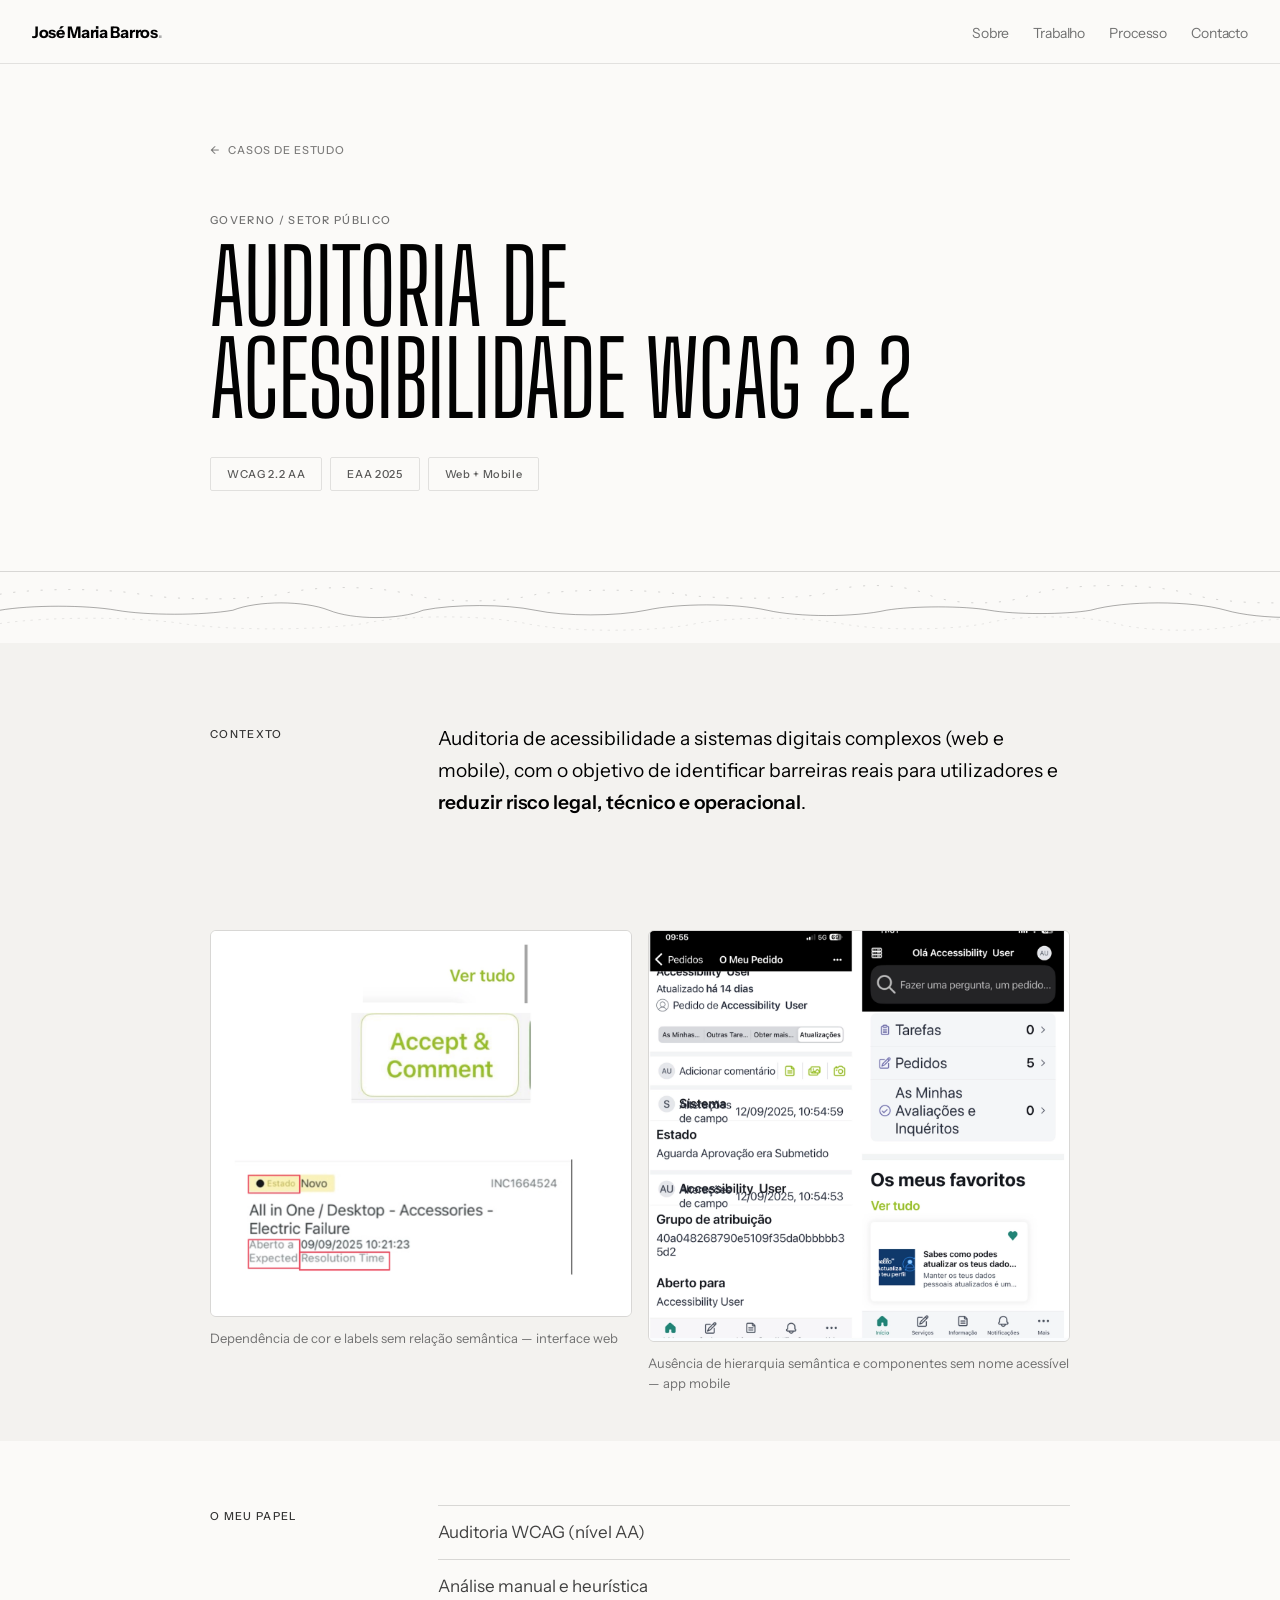
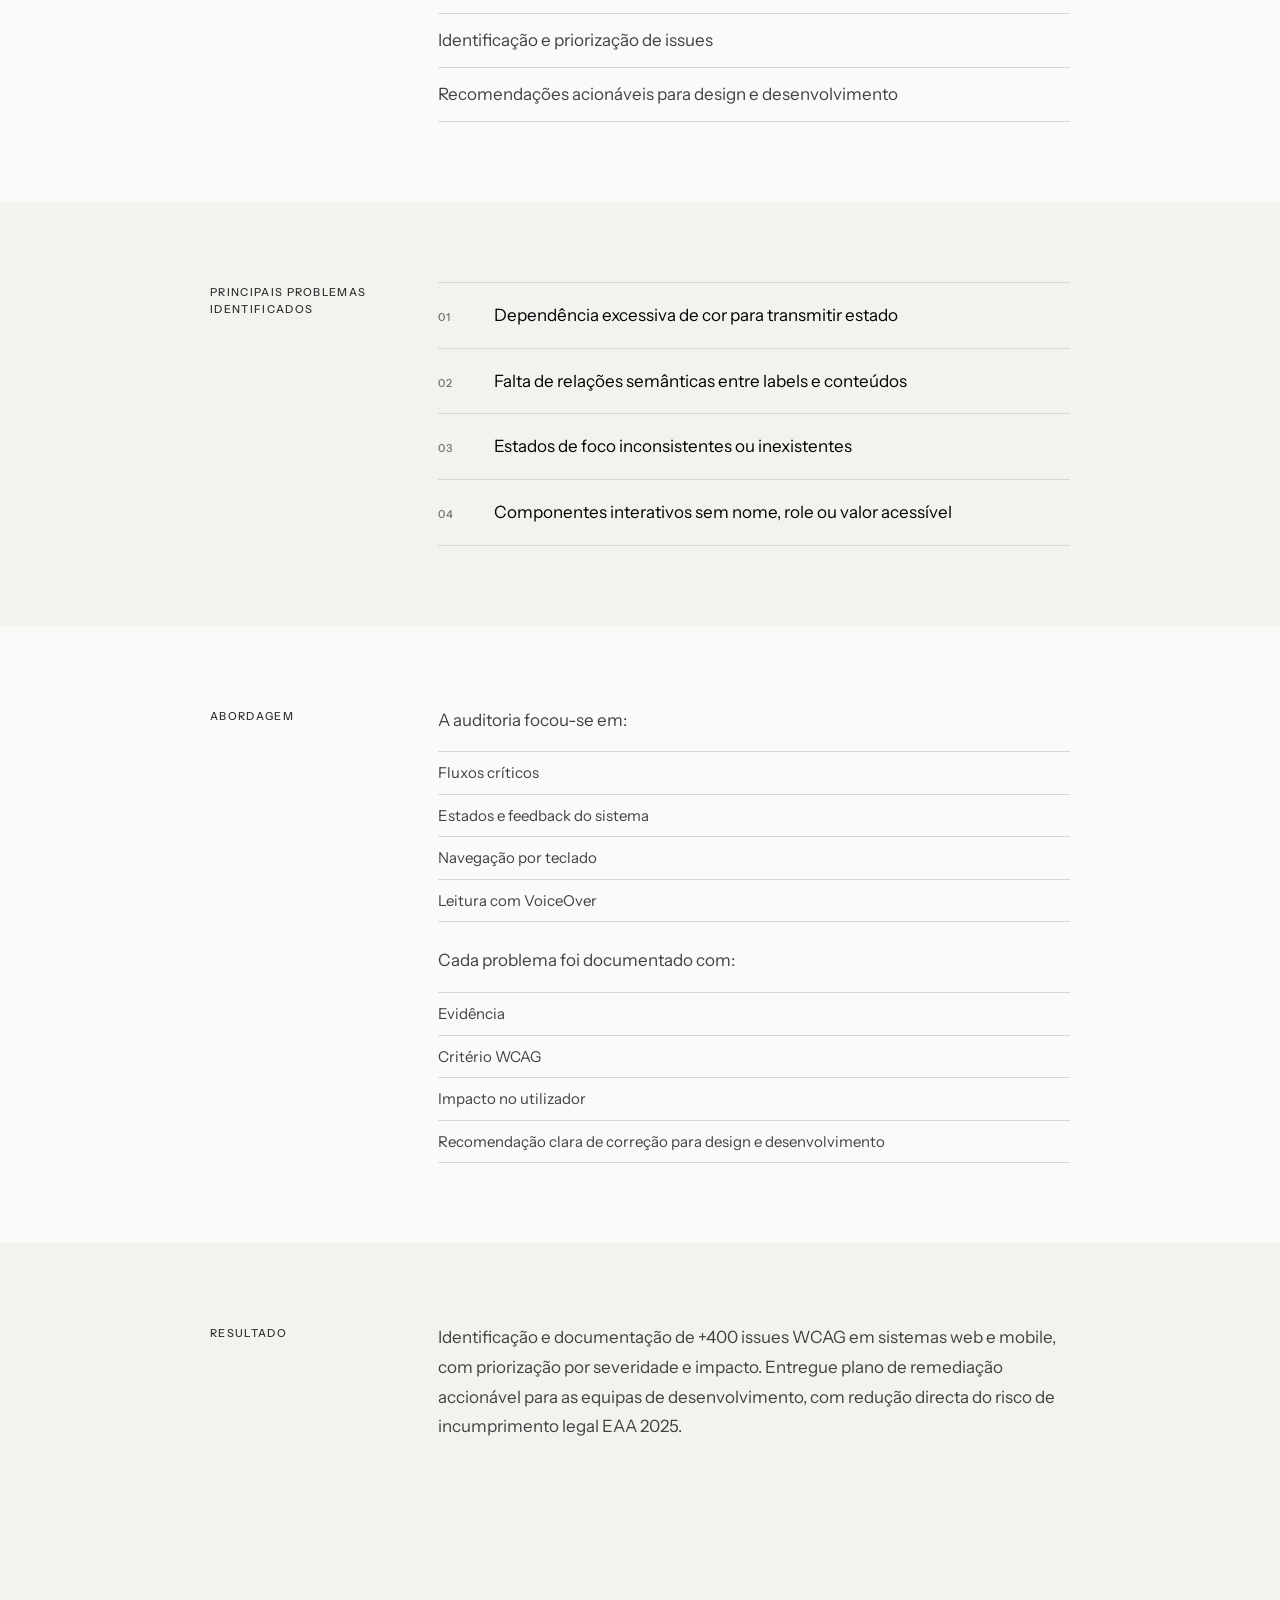
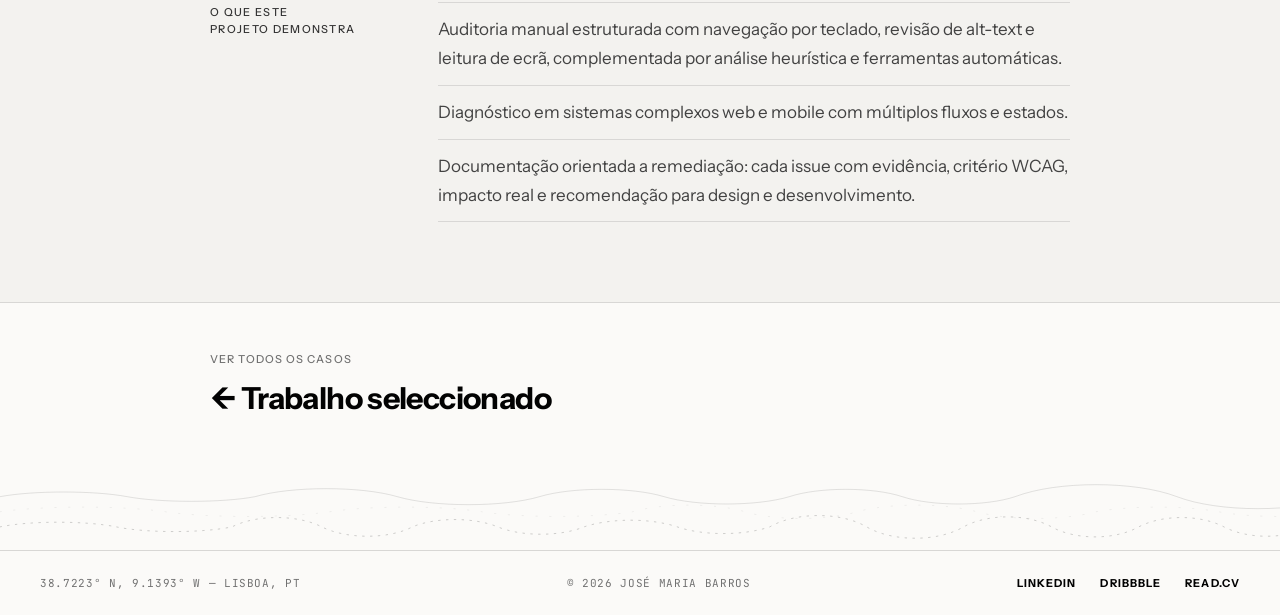
==== caso-acessibilidade.html @ fe9b9651 "design: footer 3-col Figma + sines em todas as páginas de caso - Footer: layout de 3 colunas (coorde" ====
<!DOCTYPE html>
<html lang="pt-PT">
<head>
  <meta charset="UTF-8" />
  <meta name="viewport" content="width=device-width, initial-scale=1.0" />
  <title>Auditoria de Acessibilidade WCAG 2.2 — José Maria Barros</title>
  <meta name="description" content="Auditoria de acessibilidade a sistemas digitais complexos, com identificação de barreiras críticas e plano de remediação WCAG 2.2 / EAA 2025." />
  <link rel="sitemap" type="application/xml" href="/sitemap.xml" />
  <meta name="theme-color" content="#faf9f7" />
  <meta property="og:type" content="article" />
  <meta property="og:url" content="https://josemariabarros.com/caso-acessibilidade.html" />
  <meta property="og:title" content="Auditoria de Acessibilidade WCAG 2.2 — José Maria Barros" />
  <meta property="og:description" content="Auditoria de acessibilidade a sistemas digitais complexos, com identificação de barreiras críticas e plano de remediação WCAG 2.2 / EAA 2025." />
  <meta property="og:image" content="https://josemariabarros.com/assets/images/a11y-web-issues.png" />
  <link rel="icon" type="image/svg+xml" href="assets/favicon.svg" />
  <link rel="preconnect" href="https://fonts.googleapis.com" />
  <link rel="preconnect" href="https://fonts.gstatic.com" crossorigin />
  <link href="https://fonts.googleapis.com/css2?family=Big+Shoulders+Display:wght@100..900&family=Instrument+Sans:ital,wght@0,400..700;1,400..700&family=JetBrains+Mono:ital,wght@0,100..800;1,100..800&display=swap" rel="stylesheet" />
  <link rel="stylesheet" href="tokens.css" />
  <link rel="stylesheet" href="style.css" />
  <link rel="stylesheet" href="case.css" />
</head>
<body>

  <a href="#main-content" class="skip-link">Saltar para o conteúdo principal</a>

  <nav class="nav" aria-label="Navegação principal">
    <a href="index.html" class="nav-logo" aria-label="José Maria Barros — início">
      José Maria Barros<span class="nav-logo-dot" aria-hidden="true">.</span>
    </a>
    <ul class="nav-links" id="nav-links" role="list">
      <li><a href="index.html#sobre">Sobre</a></li>
      <li><a href="index.html#trabalho">Trabalho</a></li>
      <li><a href="index.html#processo">Processo</a></li>
      <li><a href="index.html#contacto">Contacto</a></li>
    </ul>
    <button class="nav-burger" aria-expanded="false" aria-controls="nav-links" aria-label="Abrir menu">
      <svg width="20" height="14" viewBox="0 0 20 14" fill="none" aria-hidden="true">
        <rect width="20" height="2" fill="currentColor"/>
        <rect y="6" width="20" height="2" fill="currentColor"/>
        <rect y="12" width="20" height="2" fill="currentColor"/>
      </svg>
    </button>
  </nav>
  <div class="case-progress" aria-hidden="true"></div>

  <main id="main-content">
    <article>

      <!-- HEADER -->
      <header class="case-header">
        <div class="case-header-inner">
          <a href="index.html#trabalho" class="case-back">
            <span aria-hidden="true">←</span> Casos de estudo
          </a>
          <p class="case-industry">Governo / Setor Público</p>
          <h1 class="case-title">Auditoria de<br>Acessibilidade WCAG&nbsp;2.2</h1>
          <div class="case-chips" aria-label="Informação do projeto">
            <span class="case-chip">WCAG 2.2 AA</span>
            <span class="case-chip">EAA 2025</span>
            <span class="case-chip">Web + Mobile</span>
          </div>
        </div>
      </header>

      <!-- SINE -->
      <div class="sine-deco" aria-hidden="true">
        <svg width="100%" viewBox="0 0 1440 80" preserveAspectRatio="none" fill="none" xmlns="http://www.w3.org/2000/svg">
          <path opacity="0.23" d="M0 25C41 18 117 18 158 25C199 32 275 32 316 25C354 15 422 15 460 25C498 35 566 35 604 25C646 19 724 19 765 25C806 31 884 31 925 25C955 12 1013 12 1043 25C1073 38 1131 38 1161 25C1206 12 1295 12 1340 25C1385 38 1474 38 1519 25C1551 18 1606 18 1637 25C1668 32 1723 32 1754 25" stroke="#1a1a1a" stroke-width="0.85" stroke-linecap="round" stroke-dasharray="1.5 14"/>
          <path opacity="0.48" d="M0 43C34 37 97 37 131 43C165 49 228 49 262 43C290 32 342 32 370 43C397 54 449 54 476 43C510 36 569 36 602 43C635 50 694 50 727 43C763 35 827 35 863 43C898 51 962 51 997 43C1027 38 1085 38 1113 43C1141 48 1199 48 1227 43C1266 32 1340 32 1379 43C1417 54 1491 54 1530 43C1558 37 1611 37 1639 43C1667 49 1720 49 1748 43" stroke="#1a1a1a" stroke-width="0.85" stroke-linecap="round"/>
          <path opacity="0.12" d="M0 58C53 50 151 50 205 58C258 66 355 66 409 58C456 48 545 48 592 58C639 68 736 68 783 58C824 50 905 50 946 58C986 66 1067 66 1108 58C1145 48 1218 48 1255 58C1292 68 1365 68 1402 58C1436 50 1501 50 1534 58" stroke="#1a1a1a" stroke-width="0.85" stroke-linecap="round" stroke-dasharray="1.8 7"/>
        </svg>
      </div>

      <!-- CONTEXTO -->
      <section class="case-section" aria-labelledby="ctx-title">
        <div class="case-body reveal">
          <div class="case-lead">
            <p class="section-label" id="ctx-title">Contexto</p>
          </div>
          <div class="case-content">
            <p class="case-intro">Auditoria de acessibilidade a sistemas digitais complexos (web e mobile), com o objetivo de identificar barreiras reais para utilizadores e <strong>reduzir risco legal, técnico e operacional</strong>.</p>
          </div>
        </div>
      </section>

      <!-- IMAGENS DO PROJECTO -->
      <div class="case-image-wrap reveal">
        <div class="case-image-pair">
          <figure class="case-figure">
            <picture>
              <source srcset="assets/images/a11y-web-issues-800.webp 800w, assets/images/a11y-web-issues.webp 1600w" type="image/webp" sizes="(max-width: 900px) 800px, 1600px">
              <img
              src="assets/images/a11y-web-issues.png"
              alt="Interface web do sistema auditado: card de incidente com etiqueta de estado assinalada a vermelho, evidenciando dependência de cor e ausência de relação semântica entre labels e valores"
              width="640"
              height="480"
              loading="lazy"
              decoding="async"
            />
            </picture>
            <figcaption>Dependência de cor e labels sem relação semântica — interface web</figcaption>
          </figure>
          <figure class="case-figure">
            <picture>
              <source srcset="assets/images/a11y-mobile-screens-800.webp 800w, assets/images/a11y-mobile-screens.webp 1600w" type="image/webp" sizes="(max-width: 900px) 800px, 1600px">
              <img
              src="assets/images/a11y-mobile-screens.png"
              alt="Dois ecrãs da aplicação mobile: detalhe de pedido com campos sobrepostos e ecrã inicial com estrutura de navegação — evidenciando ausência de hierarquia semântica e componentes sem nome acessível"
              width="640"
              height="480"
              loading="lazy"
              decoding="async"
            />
            </picture>
            <figcaption>Ausência de hierarquia semântica e componentes sem nome acessível — app mobile</figcaption>
          </figure>
        </div>
      </div>

      <!-- O MEU PAPEL -->
      <section class="case-section case-section--light" aria-labelledby="role-title">
        <div class="case-body reveal">
          <div class="case-lead">
            <p class="section-label" id="role-title">O meu papel</p>
          </div>
          <div class="case-content">
            <ul class="case-list" aria-label="Responsabilidades">
              <li>Auditoria WCAG (nível AA)</li>
              <li>Análise manual e heurística</li>
              <li>Identificação e priorização de issues</li>
              <li>Recomendações acionáveis para design e desenvolvimento</li>
            </ul>
          </div>
        </div>
      </section>

      <!-- PRINCIPAIS PROBLEMAS -->
      <section class="case-section" aria-labelledby="problems-title">
        <div class="case-body reveal">
          <div class="case-lead">
            <p class="section-label" id="problems-title">Principais problemas<br>identificados</p>
          </div>
          <div class="case-content">
            <ol class="case-problems-list" aria-label="Problemas de acessibilidade identificados">
              <li>
                <span class="problem-n" aria-hidden="true">01</span>
                <p>Dependência excessiva de cor para transmitir estado</p>
              </li>
              <li>
                <span class="problem-n" aria-hidden="true">02</span>
                <p>Falta de relações semânticas entre labels e conteúdos</p>
              </li>
              <li>
                <span class="problem-n" aria-hidden="true">03</span>
                <p>Estados de foco inconsistentes ou inexistentes</p>
              </li>
              <li>
                <span class="problem-n" aria-hidden="true">04</span>
                <p>Componentes interativos sem nome, role ou valor acessível</p>
              </li>
            </ol>
          </div>
        </div>
      </section>

      <!-- ABORDAGEM -->
      <section class="case-section case-section--light" aria-labelledby="approach-title">
        <div class="case-body reveal">
          <div class="case-lead">
            <p class="section-label" id="approach-title">Abordagem</p>
          </div>
          <div class="case-content">
            <p>A auditoria focou-se em:</p>
            <ul class="case-list case-list--compact" aria-label="Áreas de foco da auditoria">
              <li>Fluxos críticos</li>
              <li>Estados e feedback do sistema</li>
              <li>Navegação por teclado</li>
              <li>Leitura com VoiceOver</li>
            </ul>
            <p>Cada problema foi documentado com:</p>
            <ul class="case-list case-list--compact" aria-label="Componentes de cada issue documentado">
              <li>Evidência</li>
              <li>Critério WCAG</li>
              <li>Impacto no utilizador</li>
              <li>Recomendação clara de correção para design e desenvolvimento</li>
            </ul>
          </div>
        </div>
      </section>

      <!-- RESULTADO -->
      <section class="case-section case-section--dark" aria-labelledby="result-title">
        <div class="case-body reveal">
          <div class="case-lead">
            <p class="section-label" id="result-title">Resultado</p>
          </div>
          <div class="case-content">
            <p>Identificação e documentação de +400 issues WCAG em sistemas web e mobile, com priorização por severidade e impacto. Entregue plano de remediação accionável para as equipas de desenvolvimento, com redução directa do risco de incumprimento legal EAA 2025.</p>
          </div>
        </div>
      </section>

      <!-- O QUE ESTE PROJETO DEMONSTRA -->
      <section class="case-section" aria-labelledby="demonstrates-title">
        <div class="case-body reveal">
          <div class="case-lead">
            <p class="section-label" id="demonstrates-title">O que este<br>projeto demonstra</p>
          </div>
          <div class="case-content">
            <ul class="case-list" aria-label="Competências demonstradas">
              <li>Auditoria manual estruturada com navegação por teclado, revisão de alt-text e leitura de ecrã, complementada por análise heurística e ferramentas automáticas.</li>
              <li>Diagnóstico em sistemas complexos web e mobile com múltiplos fluxos e estados.</li>
              <li>Documentação orientada a remediação: cada issue com evidência, critério WCAG, impacto real e recomendação para design e desenvolvimento.</li>
            </ul>
          </div>
        </div>
      </section>

      <nav class="case-nav" aria-label="Ver todos os casos de estudo">
        <a href="index.html#trabalho" class="case-nav-link">
          <span class="case-nav-label">Ver todos os casos</span>
          <span class="case-nav-title">← Trabalho seleccionado</span>
        </a>
      </nav>

    </article>
  </main>

  <!-- SINE E -->
  <div class="sine-deco" aria-hidden="true">
    <svg width="100%" viewBox="0 0 1440 90" preserveAspectRatio="none" fill="none" xmlns="http://www.w3.org/2000/svg">
      <path opacity="0.16" d="M0 30C37 23 106 23 143 30C181 37 250 37 287 30C328 18 406 18 447 30C488 42 566 42 607 30C643 19 711 19 747 30C784 41 851 41 888 30C921 19 982 19 1015 30C1048 41 1109 41 1142 30C1189 12 1277 12 1324 30C1371 48 1459 48 1506 30C1540 19 1602 19 1635 30C1668 41 1730 41 1763 30" stroke="#1a1a1a" stroke-width="0.85" stroke-linecap="round"/>
      <path opacity="0.08" d="M0 47C48 40 138 40 186 47C234 54 323 54 371 47C415 40 498 40 542 47C586 54 668 54 712 47C745 37 806 37 838 47C871 57 932 57 964 47C1000 37 1063 37 1099 47C1134 57 1197 57 1233 47C1271 40 1333 40 1371 47C1409 54 1470 54 1508 47C1539 40 1595 40 1626 47C1656 54 1713 54 1743 47" stroke="#1a1a1a" stroke-width="0.85" stroke-linecap="round" stroke-dasharray="1.5 14"/>
      <path opacity="0.27" d="M0 64C34 57 96 57 131 64C165 71 227 71 261 64C288 50 335 50 362 64C390 78 437 78 464 64C490 53 533 53 560 64C587 75 630 75 657 64C687 54 732 54 762 64C791 74 836 74 866 64C895 47 946 47 975 64C1004 81 1055 81 1084 64C1111 49 1156 49 1183 64C1210 79 1254 79 1281 64C1308 50 1350 50 1377 64C1404 78 1446 78 1473 64" stroke="#1a1a1a" stroke-width="0.85" stroke-linecap="round" stroke-dasharray="1.8 7"/>
    </svg>
  </div>

  <footer role="contentinfo">
    <div class="footer-inner">
      <p class="footer-coords">38.7223° N, 9.1393° W — Lisboa, PT</p>
      <p class="footer-copy">© 2026 José Maria Barros</p>
      <nav class="footer-social" aria-label="Perfis externos">
        <a href="https://linkedin.com/in/josemariabarros" target="_blank" rel="noopener noreferrer">LinkedIn</a>
        <a href="https://dribbble.com/josemariabarros" target="_blank" rel="noopener noreferrer">Dribbble</a>
        <a href="https://read.cv/josemariabarros" target="_blank" rel="noopener noreferrer">Read.cv</a>
      </nav>
    </div>
  </footer>

  <script src="script.js" defer></script>

</body>
</html>
---- tokens.css ----
/* =====================
   DESIGN TOKENS — jmb-portfolio
   ===================== */
:root {
  /* Surface */
  --c-page:          oklch(98.5% 0.003 83);
  --c-subtle:        oklch(96%   0.004 83);
  --c-elevated:      oklch(100%  0     0);
  --c-border:        oklch(88%   0.003 83);
  --c-border-strong: oklch(72%   0.003 83);

  /* Text — light surfaces */
  --c-text-1:  oklch(8%  0 0);
  --c-text-2:  oklch(38% 0 0);
  --c-text-3:  oklch(55% 0 0);
  --c-text-ph: oklch(72% 0 0);
  --c-text-inv: oklch(8%  0 0);

  /* Secondary text — overlaps with text-1/2/3, kept for smooth CSS inheritance */
  --c-text-inv-2:         oklch(8% 0 0 / 0.65);
  --c-text-inv-3:         oklch(8% 0 0 / 0.50);

  /* Surfaces & borders */
  --c-border-inv:         oklch(8% 0 0 / 0.10);
  --c-surface-inv-hover:  oklch(8% 0 0 / 0.04);
  --c-surface-inv-subtle: oklch(8% 0 0 / 0.02);

  /* Navigation — light */
  --c-nav-bg:      oklch(98.5% 0.003 83);
  --c-nav-bg-open: oklch(98.5% 0.003 83);

  /* Error */
  --c-error-inv: oklch(47% 0.19 25);

  /* Gray scale (token names kept for CSS compatibility) */
  --c-green-950: oklch(8%  0 0);
  --c-green-900: oklch(15% 0 0);
  --c-green-700: oklch(32% 0 0);
  --c-green-600: oklch(42% 0 0);
  --c-green-400: oklch(58% 0 0);
  --c-green-200: oklch(75% 0 0);
  --c-green-100: oklch(88% 0 0);
  --c-green-50:  oklch(95% 0 0);

  /* Semantic */
  --c-action:        var(--c-green-700);
  --c-action-hover:  oklch(8% 0 0);
  --c-on-action:     oklch(98.5% 0.003 83);
  --c-focus:         oklch(53% 0.22  255);
  --c-error:         oklch(47% 0.19   25);

  /* Typography */
  --font-display: 'Big Shoulders Display', system-ui, sans-serif;
  --font-sans:    'Instrument Sans', system-ui, sans-serif;
  --font-mono:    'JetBrains Mono', monospace;

  /* Spacing scale */
  --sp-1:  0.25rem; --sp-2:  0.5rem;  --sp-3:  0.75rem;
  --sp-4:  1rem;    --sp-5:  1.25rem; --sp-6:  1.5rem;
  --sp-8:  2rem;    --sp-10: 2.5rem;  --sp-12: 3rem;
  --sp-16: 4rem;    --sp-20: 5rem;    --sp-24: 6rem;
  --sp-32: 8rem;

  /* Layout */
  --max-w:  1200px;
  --touch:  44px;
  --nav-h:  64px;
  --ease:   cubic-bezier(0.22, 1, 0.36, 1);
}
---- style.css ----
/* =====================
   RESET
   ===================== */
*, *::before, *::after { box-sizing: border-box; margin: 0; padding: 0; }
html { scroll-behavior: smooth; }
body {
  font-family: var(--font-sans);
  font-optical-sizing: auto;
  background: var(--c-page);
  color: var(--c-text-1);
  font-size: 1rem;
  line-height: 1.5;
  -webkit-font-smoothing: antialiased;
  overflow-x: hidden;
}

/* =====================
   ACCESSIBILITY
   ===================== */
.skip-link {
  position: absolute; top: -100%; left: var(--sp-4);
  background: var(--c-focus); color: oklch(99% 0.003 90);
  padding: var(--sp-3) var(--sp-4);
  font-size: 0.8125rem; font-weight: 500;
  text-decoration: none; z-index: 10000;
  border-radius: 0 0 3px 3px;
  transition: top 0.2s;
}
.skip-link:focus { top: 0; }
:focus-visible { outline: 2px solid var(--c-focus); outline-offset: 3px; }
:focus:not(:focus-visible) { outline: none; }
.sr-only {
  position: absolute; width: 1px; height: 1px;
  padding: 0; margin: -1px; overflow: hidden;
  clip: rect(0,0,0,0); white-space: nowrap; border: 0;
}

/* =====================
   NAVIGATION
   ===================== */
.nav {
  position: fixed; top: 0; left: 0; right: 0; z-index: 100;
  height: var(--nav-h);
  padding: 0 var(--sp-8);
  display: flex; justify-content: space-between; align-items: center;
  background: var(--c-nav-bg);
  border-bottom: 1px solid var(--c-border-inv);
}
.nav-logo {
  font-family: var(--font-sans);
  font-size: 1rem; font-weight: 700;
  letter-spacing: -0.02em;
  color: var(--c-text-inv); text-decoration: none;
}
.nav-logo-dot { color: var(--c-green-200); }
.nav-links { display: flex; gap: var(--sp-6); list-style: none; }
.nav-links a {
  font-size: 0.875rem; font-weight: 400;
  letter-spacing: -0.01em;
  color: var(--c-text-3); text-decoration: none;
  transition: color 0.2s var(--ease);
  padding-block: var(--sp-2);
}
.nav-links a:hover { color: var(--c-text-1); }
.nav-burger {
  display: none; background: none; border: none; cursor: pointer;
  padding: var(--sp-2); color: var(--c-text-inv);
  min-height: var(--touch); min-width: var(--touch);
  align-items: center; justify-content: center;
}

/* =====================
   BUTTONS
   ===================== */
.btn {
  display: inline-flex; align-items: center; justify-content: center;
  gap: var(--sp-2);
  min-height: var(--touch);
  padding: 0 var(--sp-6);
  font-family: var(--font-sans);
  font-size: 0.8125rem; font-weight: 500;
  letter-spacing: 0.04em;
  text-decoration: none; border-radius: 2px;
  border: 1.5px solid transparent; cursor: pointer;
  transition: background 0.2s var(--ease), color 0.2s var(--ease),
              border-color 0.2s var(--ease), transform 0.15s var(--ease);
  white-space: nowrap;
}
.btn:active { transform: translateY(1px); }
.btn-primary {
  background: var(--c-action); color: var(--c-on-action);
  border-color: var(--c-action);
}
.btn-primary:hover {
  background: var(--c-action-hover); border-color: var(--c-action-hover);
}
.btn-ghost {
  background: transparent; color: var(--c-text-2);
  border-color: var(--c-border-strong);
}
.btn-ghost:hover { color: var(--c-text-1); border-color: var(--c-text-2); }
.btn-inv {
  background: transparent; color: var(--c-text-1);
  border-color: var(--c-border-strong);
}
.btn-inv:hover { border-color: var(--c-text-1); }

/* =====================
   HERO
   ===================== */
.hero-section {
  background-color: var(--c-page);
}
.hero {
  min-height: 100svh;
  padding: calc(var(--nav-h) + var(--sp-16)) var(--sp-8) var(--sp-16);
  max-width: var(--max-w); margin: 0 auto;
  display: grid;
  grid-template-columns: 3fr 2fr;
  grid-template-rows: 1fr auto;
  gap: 0 var(--sp-12);
  align-items: start;
}
.hero-content {
  grid-column: 1; grid-row: 1;
  display: flex; flex-direction: column; gap: var(--sp-10);
  padding-top: var(--sp-8);
}
.hero-title {
  font-family: var(--font-display);
  font-size: clamp(2.5rem, 8.5vw, 9rem);
  font-weight: 400;
  text-transform: uppercase;
  line-height: 0.88;
  letter-spacing: -0.01em;
  color: var(--c-text-1);
  opacity: 0;
  animation: slideUp 0.8s var(--ease) 0.2s forwards;
}
.hero-desc {
  font-family: var(--font-sans);
  font-size: 1.0625rem; font-weight: 400;
  line-height: 1.6; color: var(--c-text-2);
  max-width: 52ch;
  opacity: 0;
  animation: slideUp 0.8s var(--ease) 0.4s forwards;
}
.hero-portrait {
  grid-column: 2; grid-row: 1 / 3;
  display: flex; align-items: flex-start; justify-content: center;
  padding-top: calc(var(--nav-h) + var(--sp-8));
  opacity: 0;
  animation: slideUp 0.8s var(--ease) 0.3s forwards;
}
.hero-portrait img {
  width: 100%; max-width: 420px;
  object-fit: cover; display: block;
}
.hero-portrait-placeholder {
  width: 100%;
  aspect-ratio: 3/4;
  background: var(--c-subtle);
  border-radius: 2px;
}
.hero-scroll {
  grid-column: 1; grid-row: 2;
  font-family: var(--font-mono);
  font-size: 0.6875rem; font-weight: 400;
  letter-spacing: 0.08em; text-transform: uppercase;
  color: var(--c-text-3); line-height: 1.5;
  padding-bottom: var(--sp-10);
  opacity: 0;
  animation: slideUp 0.8s var(--ease) 0.6s forwards;
}
.hero-scroll span { display: block; }

/* =====================
   SHARED SECTION ELEMENTS
   ===================== */
.section-label {
  font-size: 0.6875rem; font-weight: 500;
  letter-spacing: 0.12em; text-transform: uppercase;
  color: var(--c-action); margin-bottom: var(--sp-4);
}
.section-title {
  font-family: var(--font-display);
  font-size: clamp(2.5rem, 4.5vw, 4rem);
  font-weight: 400; line-height: 0.95;
  letter-spacing: -0.01em; text-transform: uppercase;
  color: var(--c-text-1); margin-bottom: var(--sp-16);
}
.section-crumb {
  display: flex; align-items: center; gap: 0.5em;
  margin-bottom: var(--sp-8);
}
.crumb-mono {
  font-family: var(--font-mono);
  font-size: 0.6875rem; font-weight: 400;
  letter-spacing: 0.06em; color: var(--c-text-3);
}
.crumb-sep { color: var(--c-border-strong); }
.crumb-label {
  font-family: var(--font-sans);
  font-size: 0.6875rem; font-weight: 500;
  letter-spacing: 0.12em; text-transform: uppercase;
  color: var(--c-text-3);
}
.tag {
  font-size: 0.6875rem; font-weight: 500;
  padding: 3px var(--sp-3); border-radius: 2px;
  border: 1px solid var(--c-border);
  color: var(--c-text-3);
  display: inline-block;
}

/* =====================
   ABOUT
   ===================== */
.about {
  background-color: var(--c-page);
  padding: var(--sp-32) var(--sp-8);
}
.about-inner {
  max-width: var(--max-w); margin: 0 auto;
}
.about-title {
  font-family: var(--font-display);
  font-size: clamp(2.5rem, 5.5vw, 5.5rem);
  font-weight: 400; text-transform: uppercase;
  line-height: 0.9; letter-spacing: -0.01em;
  color: var(--c-text-1); margin-bottom: var(--sp-16);
}
.about-text p {
  font-size: 1.0625rem; font-weight: 400;
  line-height: 1.7; color: var(--c-text-2);
  margin-bottom: var(--sp-5); max-width: 65ch;
}
.about-text p strong { color: var(--c-text-1); font-weight: 600; }
.about-quote {
  padding: var(--sp-8) 0; margin: var(--sp-4) 0;
}
.quote-mark {
  display: block;
  font-family: var(--font-display);
  font-size: 7rem; line-height: 0.65;
  color: var(--c-text-1); opacity: 0.15;
  margin-bottom: var(--sp-3);
  user-select: none;
}
.about-quote p {
  font-family: var(--font-sans);
  font-style: italic; font-weight: 400;
  font-size: clamp(1.35rem, 2.5vw, 1.85rem);
  color: var(--c-text-1);
  line-height: 1.45;
  max-width: 52ch;
}
.skills-list {
  display: grid; grid-template-columns: 1fr 1fr;
  gap: 0 var(--sp-8); list-style: none; margin-top: var(--sp-6);
}
.skills-list li {
  font-size: 0.9375rem; font-weight: 500;
  color: var(--c-text-1); padding: var(--sp-3) 0;
  border-bottom: 1px solid var(--c-border);
  display: flex; align-items: center; gap: var(--sp-3);
}
.skills-list li::before {
  content: '';
  width: 4px; height: 4px; border-radius: 50%;
  background: var(--c-action);
  flex-shrink: 0;
}

/* =====================
   SERVICES
   ===================== */
.services { background: var(--c-page); padding: var(--sp-32) var(--sp-8); }
.services-inner { max-width: var(--max-w); margin: 0 auto; }
.services-list { list-style: none; border-top: 1px solid var(--c-border); }
.service-row {
  display: grid;
  grid-template-columns: 3rem 1fr 200px;
  gap: var(--sp-8);
  padding: var(--sp-8) 0;
  border-bottom: 1px solid var(--c-border);
  align-items: start;
}
.service-num {
  font-size: 0.6875rem; font-weight: 500;
  letter-spacing: 0.08em; color: var(--c-text-3);
  padding-top: 0.45em;
}
.service-title {
  font-size: clamp(1.2rem, 2vw, 1.5rem);
  font-weight: 700; line-height: 1.15;
  color: var(--c-text-1); margin-bottom: var(--sp-3);
}
.service-desc {
  font-size: 0.9375rem; font-weight: 300;
  line-height: 1.65; color: var(--c-text-2); max-width: 54ch;
}
.service-tags {
  display: flex; flex-wrap: wrap; gap: var(--sp-2);
  justify-content: flex-end; padding-top: 0.45em;
}

/* =====================
   WORK
   ===================== */
.work { background: var(--c-page); padding: var(--sp-32) var(--sp-8); }
.work-inner { max-width: var(--max-w); margin: 0 auto; }
.work-title {
  font-family: var(--font-display);
  font-size: clamp(2.5rem, 4.5vw, 4rem);
  font-weight: 400; line-height: 0.95;
  text-transform: uppercase; letter-spacing: -0.01em;
  color: var(--c-text-1); margin-bottom: var(--sp-12);
}
.work-grid {
  display: grid; grid-template-columns: repeat(2, 1fr);
  gap: 1px;
  background: var(--c-border);
}
.work-card {
  background: var(--c-elevated);
  padding: var(--sp-6); text-decoration: none;
  display: block; color: inherit;
  transition: background 0.2s var(--ease);
}
.work-card:hover  { background: var(--c-subtle); }
.work-card:active { background: var(--c-border); }
.work-thumb {
  width: 100%; aspect-ratio: 16/9;
  background: var(--c-subtle);
  border-radius: 2px; margin-bottom: var(--sp-5);
  display: flex; align-items: center; justify-content: center;
  font-family: var(--font-sans); font-style: italic;
  font-size: 1.4rem; color: var(--c-border-strong);
}
.work-industry {
  font-size: 0.6875rem; font-weight: 500;
  letter-spacing: 0.1em; text-transform: uppercase;
  color: var(--c-text-3); margin-bottom: var(--sp-2);
}
.work-card-title {
  font-size: clamp(1.2rem, 2vw, 1.55rem);
  font-weight: 700; line-height: 1.1;
  color: var(--c-text-1); margin-bottom: var(--sp-3);
}
.work-card-desc {
  font-size: 0.9rem; font-weight: 300;
  color: var(--c-text-2); line-height: 1.65;
}
.work-card-meta { margin-top: var(--sp-4); }
.work-card .tag {
  background: transparent;
  border-color: var(--c-border);
  color: var(--c-text-3);
  margin-right: var(--sp-2); margin-bottom: var(--sp-2);
}
.work-card-hint {
  display: block; margin-top: var(--sp-4);
  font-size: 0.6875rem; font-weight: 500; letter-spacing: 0.06em;
  color: var(--c-text-3);
  opacity: 0; transition: opacity 0.2s var(--ease);
}
.work-card:hover .work-card-hint { opacity: 1; }

/* =====================
   SINE DECORATION
   ===================== */
.sine-deco {
  overflow: hidden; line-height: 0;
  pointer-events: none; user-select: none;
}

/* =====================
   PROCESS
   ===================== */
.process { background: var(--c-page); padding: var(--sp-24) var(--sp-8); }
.process-inner { max-width: var(--max-w); margin: 0 auto; }
.process-rail { display: none; }
.process-timeline { margin-top: var(--sp-12); }
.process-steps {
  display: grid; grid-template-columns: repeat(4, 1fr);
  gap: 1px; background: var(--c-border);
}
.process-step {
  background: var(--c-page);
  padding: var(--sp-8);
}
.step-num {
  display: block;
  font-family: var(--font-mono);
  font-size: 0.6875rem; font-weight: 400;
  letter-spacing: 0.08em;
  color: var(--c-text-3); margin-bottom: var(--sp-5);
}
.step-title {
  font-family: var(--font-display);
  font-size: clamp(1.1rem, 1.8vw, 1.4rem);
  font-weight: 400; text-transform: uppercase;
  line-height: 1.05; letter-spacing: 0.01em;
  color: var(--c-text-1); margin-bottom: var(--sp-4);
}
.step-desc {
  font-size: 0.875rem; font-weight: 400;
  line-height: 1.65; color: var(--c-text-2);
}

/* =====================
   CONTACT
   ===================== */
.contact { background: var(--c-subtle); padding: var(--sp-32) var(--sp-8); }
.contact .form-success {
  max-width: var(--max-w); margin: 0 auto;
  font-size: clamp(1.2rem, 2vw, 1.5rem);
  color: var(--c-text-1);
  font-weight: 500;
}
.contact .form-error {
  margin-top: var(--sp-3);
  font-size: 0.875rem; color: var(--c-error-inv);
  font-weight: 400;
}
.contact-inner {
  display: grid; grid-template-columns: 1fr 1fr;
  gap: var(--sp-20); max-width: var(--max-w);
  margin: 0 auto; align-items: start;
}
.contact-heading {
  font-family: var(--font-display);
  font-size: clamp(2.5rem, 4.5vw, 4rem);
  font-weight: 400; line-height: 0.95;
  text-transform: uppercase; letter-spacing: -0.01em;
  color: var(--c-text-1); margin-bottom: var(--sp-8);
}
.contact-desc {
  font-size: 1.0625rem; font-weight: 300;
  line-height: 1.7; color: var(--c-text-2);
  max-width: 46ch; margin-bottom: var(--sp-8);
}
.contact-links { display: flex; flex-direction: column; gap: var(--sp-1); }
.contact-link {
  display: flex; align-items: center; gap: var(--sp-4);
  font-size: 0.9375rem; font-weight: 300;
  color: var(--c-text-2); text-decoration: none;
  min-height: var(--touch);
  transition: color 0.2s var(--ease);
}
.contact-link:hover { color: var(--c-text-1); }
.contact-link-icon {
  width: 32px; height: 32px; flex-shrink: 0;
  display: flex; align-items: center; justify-content: center;
  font-size: 0.8rem; color: var(--c-text-3);
  font-style: normal;
}
.contact-form { display: flex; flex-direction: column; gap: var(--sp-4); }
.contact-form > .btn { align-self: flex-start; }
.form-group { display: flex; flex-direction: column; gap: var(--sp-2); }
.form-label {
  font-size: 0.6875rem; font-weight: 500;
  letter-spacing: 0.08em; text-transform: uppercase;
  color: var(--c-text-3);
}
.form-label .req { color: var(--c-action); margin-left: 2px; }
.form-input {
  padding: var(--sp-3) var(--sp-4);
  font-family: var(--font-sans); font-size: 0.9375rem;
  background: var(--c-elevated);
  border: 1px solid var(--c-border);
  border-radius: 2px; color: var(--c-text-1);
  outline: none; width: 100%; min-height: var(--touch);
  transition: border-color 0.2s var(--ease);
}
.form-input:focus { border-color: var(--c-action); }
.form-input:focus-visible { outline: 2px solid var(--c-focus); outline-offset: 2px; }
.form-input::placeholder { color: var(--c-text-ph); }
.form-input[aria-invalid="true"] { border-color: var(--c-error); }
textarea.form-input { resize: vertical; min-height: 130px; }
.form-hint { font-size: 0.6875rem; color: var(--c-text-3); }
.form-field-error { display: block; font-size: 0.6875rem; color: var(--c-error-inv); margin-top: 0.25rem; }
.form-field-error[hidden] { display: none; }

/* =====================
   FOOTER
   ===================== */
footer {
  background: var(--c-page);
  border-top: 1px solid var(--c-border);
  padding: var(--sp-6) var(--sp-8);
}
.footer-inner {
  max-width: var(--max-w); margin: 0 auto;
  display: flex; align-items: center; justify-content: space-between;
  gap: var(--sp-4);
}
.footer-coords,
.footer-copy {
  font-family: var(--font-mono);
  font-size: 0.6875rem; font-weight: 400;
  letter-spacing: 0.06em; text-transform: uppercase;
  color: var(--c-text-3);
}
.footer-social { display: flex; gap: var(--sp-6); }
.footer-social a {
  font-family: var(--font-sans);
  font-size: 0.6875rem; font-weight: 700;
  letter-spacing: 0.1em; text-transform: uppercase;
  color: var(--c-text-1); text-decoration: none;
  transition: color 0.2s var(--ease);
}
.footer-social a:hover { color: var(--c-text-3); }

/* =====================
   REVEAL
   ===================== */
.reveal {
  opacity: 0; transform: translateY(16px);
  transition: opacity 0.65s var(--ease), transform 0.65s var(--ease);
}
.reveal.visible { opacity: 1; transform: none; }

@keyframes slideUp {
  from { opacity: 0; transform: translateY(20px); }
  to   { opacity: 1; transform: translateY(0); }
}

@media (prefers-reduced-motion: reduce) {
  *, *::before, *::after {
    animation-duration: 0.01ms !important;
    transition-duration: 0.01ms !important;
  }
  html { scroll-behavior: auto; }
  .nav-logo-dot { animation: none; }
}

/* =====================
   RESPONSIVE — 900px
   ===================== */
@media (max-width: 900px) {
  .service-row { grid-template-columns: 2.5rem 1fr; }
  .service-tags { display: none; }
  .work-grid { grid-template-columns: 1fr 1fr; }
  .contact-inner { grid-template-columns: 1fr; gap: var(--sp-12); }
  .process-steps { grid-template-columns: repeat(2, 1fr); }
  .hero { grid-template-columns: 1fr; grid-template-rows: auto auto; }
  .hero-portrait { grid-row: 1; grid-column: 1; padding-top: calc(var(--nav-h) + var(--sp-4)); max-height: 50svh; overflow: hidden; }
  .hero-content { grid-row: 2; }
  .hero-scroll { grid-row: 3; grid-column: 1; }
  .about, .services, .work, .process, .contact { padding-top: var(--sp-24); padding-bottom: var(--sp-24); }
}

/* =====================
   RESPONSIVE — 600px
   ===================== */
@media (max-width: 600px) {
  .nav { padding: 0 var(--sp-4); }
  .nav-links { display: none; }
  .nav-links.open {
    display: flex; flex-direction: column;
    position: absolute; top: 100%; left: 0; right: 0;
    background: var(--c-nav-bg-open);
    border-bottom: 1px solid var(--c-border);
    padding: var(--sp-4); gap: var(--sp-4);
  }
  .nav-burger { display: flex; }
  .hero { padding: calc(var(--nav-h) + var(--sp-8)) var(--sp-4) var(--sp-12); min-height: auto; }
  .about,
  .services,
  .work,
  .process,
  .contact { padding: var(--sp-16) var(--sp-4); }
  .work-grid { grid-template-columns: 1fr; gap: 1px; }
  .process-steps { grid-template-columns: 1fr; }
  .skills-list { grid-template-columns: 1fr; }
  footer { padding: var(--sp-6) var(--sp-4); }
  .footer-inner { flex-direction: column; align-items: flex-start; gap: var(--sp-3); }
}

/* =====================
   TOUCH DEVICES
   ===================== */
@media (hover: none) {
  .work-card-hint { opacity: 1; }
  .case-figure-btn::after { opacity: 1; }
}

/* =====================
   DELIGHT
   ===================== */

/* Active nav indicator — underline slides in from left */
.nav-links a { position: relative; }
.nav-links a::after {
  content: '';
  position: absolute; bottom: -3px; left: 0; right: 0;
  height: 1px; background: var(--c-action);
  transform: scaleX(0); transform-origin: left center;
  transition: transform 0.3s var(--ease);
}
.nav-links a.active { color: var(--c-text-1); }
.nav-links a.active::after,
.nav-links a:hover::after { transform: scaleX(1); }

/* Logo dot — one-time pulse on load */
.nav-logo-dot {
  display: inline-block;
  animation: dotPulse 1.2s cubic-bezier(0.22, 1, 0.36, 1) 1.5s both;
}
@keyframes dotPulse {
  0%   { transform: scale(1); }
  40%  { transform: scale(1.4); }
  100% { transform: scale(1); }
}

/* Count-up target */
.count-target { display: inline; }

/* Service row hover */
.service-num { transition: color 0.25s var(--ease); }
.service-row { transition: background 0.25s var(--ease); }
.service-row:hover { background: var(--c-green-50); }
.service-row:hover .service-num { color: var(--c-action); }

/* Work thumbnail: wireframe grid reveals on card hover */
.work-thumb { position: relative; overflow: hidden; }
.work-thumb img {
  position: absolute; inset: 0;
  width: 100%; height: 100%;
  object-fit: cover;
  display: block;
}
.work-thumb::after {
  content: '';
  position: absolute; inset: 0; border-radius: 2px;
  background-image:
    linear-gradient(oklch(8% 0 0 / 0.07) 1px, transparent 1px),
    linear-gradient(90deg, oklch(8% 0 0 / 0.07) 1px, transparent 1px);
  background-size: 25% 25%;
  opacity: 0;
  transition: opacity 0.35s var(--ease);
  pointer-events: none;
}
.work-card:hover .work-thumb::after { opacity: 1; }
---- case.css ----
/* =====================
   CASE STUDY PAGES
   ===================== */

/* ---- Header ---- */
.case-header {
  background: var(--c-page);
  padding: calc(var(--nav-h) + var(--sp-16)) var(--sp-8) var(--sp-20);
  border-bottom: 1px solid var(--c-border);
}
.case-header-inner { max-width: 860px; margin: 0 auto; }

.case-back {
  display: inline-flex; align-items: center; gap: var(--sp-2);
  min-height: var(--touch);
  font-size: 0.6875rem; font-weight: 500;
  letter-spacing: 0.08em; text-transform: uppercase;
  color: var(--c-text-inv-3); text-decoration: none;
  margin-bottom: var(--sp-10);
  transition: color 0.2s var(--ease);
  opacity: 0;
  animation: slideUp 0.7s var(--ease) 0.1s forwards;
}
.case-back:hover { color: var(--c-text-inv); }

.case-industry {
  font-size: 0.6875rem; font-weight: 500;
  letter-spacing: 0.12em; text-transform: uppercase;
  color: var(--c-text-3); margin-bottom: var(--sp-3);
  opacity: 0;
  animation: slideUp 0.7s var(--ease) 0.2s forwards;
}

.case-title {
  font-family: var(--font-display);
  font-size: clamp(2.5rem, 8vw, 7rem);
  font-weight: 400; line-height: 0.9;
  text-transform: uppercase;
  letter-spacing: -0.01em; color: var(--c-text-1);
  margin-bottom: var(--sp-8);
  text-wrap: balance;
  opacity: 0;
  animation: slideUp 0.85s var(--ease) 0.3s forwards;
}

.case-chips {
  display: flex; flex-wrap: wrap; gap: var(--sp-2);
  opacity: 0;
  animation: slideUp 0.7s var(--ease) 0.5s forwards;
}
.case-chip {
  font-size: 0.6875rem; font-weight: 500;
  letter-spacing: 0.06em;
  padding: var(--sp-2) var(--sp-4); border-radius: 2px;
  border: 1px solid var(--c-border-inv);
  color: var(--c-text-inv-2);
}

/* ---- Sections ---- */
.case-section { padding: var(--sp-20) var(--sp-8); background: var(--c-subtle); }
.case-section--light { background: var(--c-page); }
.case-section--dark  { background: var(--c-subtle); }

/* ---- Body grid: label | content ---- */
.case-body {
  display: grid;
  grid-template-columns: 180px 1fr;
  gap: var(--sp-12);
  max-width: 860px; margin: 0 auto;
  align-items: start;
}
.case-lead { padding-top: 0.15em; }
.case-lead .section-label { line-height: 1.5; }
.case-section--dark .section-label { color: var(--c-action); }

/* ---- Content typography ---- */
.case-content p {
  font-size: 1.0625rem; font-weight: 300;
  line-height: 1.75; color: var(--c-text-2);
  max-width: 60ch; margin-bottom: var(--sp-4);
  hyphens: auto; overflow-wrap: break-word; text-wrap: pretty;
}
.case-content p:last-child { margin-bottom: 0; }
.case-content p strong { color: var(--c-text-1); font-weight: 600; }

.case-content .case-intro {
  font-size: 1.2rem; font-weight: 300;
  color: var(--c-text-1); line-height: 1.65;
  text-wrap: pretty;
}

/* case-section--dark is now subtle, inherits standard text colors */
.case-section--dark .case-content p { color: var(--c-text-2); }
.case-section--dark .case-content p strong { color: var(--c-text-1); }

/* ---- General list (role, demonstrates) ---- */
.case-list { list-style: none; padding: 0; }
.case-list li {
  font-size: 1.0625rem; font-weight: 300;
  line-height: 1.7; color: var(--c-text-2);
  padding: var(--sp-3) 0;
  border-bottom: 1px solid var(--c-border);
}
.case-list li:first-child { border-top: 1px solid var(--c-border); }

/* Compact variant (approach sub-lists) */
.case-list--compact li {
  font-size: 0.9375rem;
  padding: var(--sp-2) 0;
}
.case-list--compact + p { margin-top: var(--sp-6); }

/* ---- Problems list ---- */
.case-problems-list { list-style: none; padding: 0; }
.case-problems-list li {
  display: grid; grid-template-columns: 2.5rem 1fr;
  gap: var(--sp-4); align-items: baseline;
  padding: var(--sp-5) 0;
  border-bottom: 1px solid var(--c-border);
}
.case-problems-list li:first-child { border-top: 1px solid var(--c-border); }
.problem-n {
  font-size: 0.6875rem; font-weight: 500;
  letter-spacing: 0.08em; color: var(--c-text-3);
}
.case-problems-list li p {
  font-size: 1.0625rem; font-weight: 400;
  color: var(--c-text-1); margin: 0;
  line-height: 1.45; max-width: none;
}

/* Sub-description inside numbered list items (workshops, process phases) */
.case-problems-list li .problem-sub {
  font-size: 0.9375rem; font-weight: 300;
  color: var(--c-text-2); margin-top: var(--sp-2);
}

/* ---- Results list (dark bg) ---- */
.case-results-list { list-style: none; padding: 0; }
.case-results-list li {
  font-size: 1.0625rem; font-weight: 300;
  line-height: 1.7; color: var(--c-text-inv-2);
  padding: var(--sp-4) 0;
  border-bottom: 1px solid var(--c-border-inv);
}
.case-results-list li:first-child { border-top: 1px solid var(--c-border-inv); }

/* ---- Image placeholder ---- */
.case-image-wrap {
  background: var(--c-subtle);
  padding: var(--sp-8) var(--sp-8) var(--sp-12);
}
.case-image {
  max-width: 860px; margin: 0 auto;
  aspect-ratio: 16/9;
  background: var(--c-elevated);
  border: 1px solid var(--c-border);
  border-radius: 3px;
  display: flex; align-items: center; justify-content: center;
}
.case-image-label {
  font-family: var(--font-sans); font-style: italic;
  font-size: 1rem; color: var(--c-text-3);
}

/* ---- Next case navigation ---- */
.case-nav {
  background: var(--c-page);
  border-top: 1px solid var(--c-border);
  padding: var(--sp-12) var(--sp-8);
}
.case-nav-link {
  display: flex; flex-direction: column; gap: var(--sp-2);
  max-width: 860px; margin: 0 auto;
  min-height: var(--touch);
  text-decoration: none;
}
.case-nav-label {
  font-size: 0.6875rem; font-weight: 500;
  letter-spacing: 0.1em; text-transform: uppercase;
  color: var(--c-text-3);
}
.case-nav-title {
  font-size: clamp(1.3rem, 2.5vw, 1.9rem);
  font-weight: 700; letter-spacing: -0.02em;
  color: var(--c-text-1);
  transition: color 0.2s var(--ease);
}
.case-nav-link:hover .case-nav-title { color: var(--c-action); }

/* ---- Image wrap variant (light bg continuation) ---- */
.case-image-wrap--light { background: var(--c-page); }

/* Portrait screenshots únicos — staging de galeria: imagem pequena num palco generoso */
.case-image-wrap--portrait { padding-block: var(--sp-20); }

/* Ritmo adjacente: secção que segue imagem já tem a imagem como separação visual */
.case-image-wrap + .case-section { padding-block-start: var(--sp-16); }

/* ---- Image pair (2 images side by side) ---- */
.case-image-pair {
  max-width: 860px; margin: 0 auto;
  display: grid; grid-template-columns: 1fr 1fr;
  gap: var(--sp-4);
}
.case-image-pair > *,
.case-image-triple > * { min-width: 0; }
.case-image-pair .case-image { max-width: none; margin: 0; }

/* Variante para screenshots mobile (portrait) em par */
.case-image-pair--mobile .case-figure img {
  width: auto;
  max-width: 100%;
  max-height: 560px;
  align-self: center;
}

/* ---- Figure (pair, triple, single) ---- */
.case-figure {
  margin: 0;
  display: flex;
  flex-direction: column;
  gap: var(--sp-3);
}
.case-figure img {
  width: 100%;
  height: auto;
  display: block;
  border-radius: 6px;
  border: 1px solid var(--c-border);
}
.case-figure figcaption {
  font-size: 0.8125rem;
  color: var(--c-text-3);
  line-height: 1.5;
  text-wrap: pretty;
}
/* Single image centrada dentro do wrap */
.case-figure--single {
  max-width: 860px;
  margin: 0 auto;
}
/* Variante portrait: imagem pequena num palco generoso (deve vir depois de --single) */
.case-figure--single-mobile {
  max-width: 320px;
}

/* ---- Mini-case chapter break ---- */
.case-mini-break {
  background: var(--c-page);
  border-top: 1px solid var(--c-border-strong);
  padding: var(--sp-24) var(--sp-8) var(--sp-16);
}
.case-mini-break-inner { max-width: 860px; margin: 0 auto; }
.case-mini-label {
  font-size: 0.6875rem; font-weight: 500;
  letter-spacing: 0.12em; text-transform: uppercase;
  color: var(--c-text-3); margin-bottom: var(--sp-4);
}
.case-mini-title {
  font-size: clamp(1.6rem, 3vw, 2.4rem);
  font-weight: 800; line-height: 1.05;
  letter-spacing: -0.025em; color: var(--c-text-1);
  text-wrap: balance;
}
.case-mini-em {
  font-family: var(--font-sans);
  font-style: italic; font-weight: 300;
  color: var(--c-action);
}

/* ---- Image triple (3 images side by side) ---- */
.case-image-triple {
  max-width: 1280px; margin: 0 auto;
  display: grid; grid-template-columns: repeat(3, 1fr);
  gap: var(--sp-5);
}
.case-image-triple .case-image { max-width: none; margin: 0; }

/* Triple → 2 colunas em tablet */
@media (max-width: 900px) {
  .case-image-triple { grid-template-columns: 1fr 1fr; }
}

@media (max-width: 600px) {
  .case-image-pair   { grid-template-columns: 1fr; }
  .case-image-triple { grid-template-columns: 1fr; }
}

/* ---- DELIGHT ---- */

/* Reading progress bar */
.case-progress {
  position: fixed; top: var(--nav-h); left: 0;
  width: 100%; height: 2px; z-index: 99;
  background: var(--c-action);
  transform: scaleX(0); transform-origin: left center;
  pointer-events: none;
}

/* Back link: arrow nudges left on hover */
.case-back span[aria-hidden] {
  display: inline-block;
  transition: transform 0.2s var(--ease);
}
.case-back:hover span[aria-hidden] { transform: translateX(-3px); }

/* Problems list: stagger entrance (translateY only — opacity via parent .reveal) */
.case-problems-list li {
  transform: translateY(10px);
  transition: transform 0.45s var(--ease);
}
.case-problems-list.animated li              { transform: none; }
.case-problems-list.animated li:nth-child(1) { transition-delay: 0s; }
.case-problems-list.animated li:nth-child(2) { transition-delay: 0.08s; }
.case-problems-list.animated li:nth-child(3) { transition-delay: 0.16s; }
.case-problems-list.animated li:nth-child(4) { transition-delay: 0.24s; }
.case-problems-list.animated li:nth-child(5) { transition-delay: 0.32s; }

/* Case list + results list: stagger entrance */
.case-list li,
.case-results-list li {
  transform: translateY(8px);
  transition: transform 0.4s var(--ease);
}
.case-list.animated li,
.case-results-list.animated li { transform: none; }
.case-list.animated li:nth-child(1),
.case-results-list.animated li:nth-child(1) { transition-delay: 0s; }
.case-list.animated li:nth-child(2),
.case-results-list.animated li:nth-child(2) { transition-delay: 0.06s; }
.case-list.animated li:nth-child(3),
.case-results-list.animated li:nth-child(3) { transition-delay: 0.12s; }
.case-list.animated li:nth-child(4),
.case-results-list.animated li:nth-child(4) { transition-delay: 0.18s; }
.case-list.animated li:nth-child(5),
.case-results-list.animated li:nth-child(5) { transition-delay: 0.24s; }
.case-list.animated li:nth-child(6),
.case-results-list.animated li:nth-child(6) { transition-delay: 0.30s; }

/* ---- Lightbox trigger ---- */
.case-figure-btn {
  display: block; width: 100%;
  min-height: 24px;
  padding: 0; border: none; background: none;
  cursor: zoom-in;
  border-radius: 6px;
  position: relative;
}
.case-figure-btn:focus-visible {
  outline: 3px solid var(--c-action);
  outline-offset: 3px;
}
.case-figure-btn img {
  display: block; width: 100%; height: auto;
  border-radius: 6px;
  border: 1px solid var(--c-border);
  transition: opacity 0.2s var(--ease);
}
.case-figure-btn:hover img,
.case-figure-btn:focus-visible img { opacity: 0.88; }
/* zoom hint icon */
.case-figure-btn::after {
  content: '';
  position: absolute; bottom: var(--sp-3); right: var(--sp-3);
  width: 28px; height: 28px;
  background: oklch(20% 0 0 / 0.55) url("data:image/svg+xml,%3Csvg xmlns='http://www.w3.org/2000/svg' width='14' height='14' viewBox='0 0 24 24' fill='none' stroke='white' stroke-width='2.5' stroke-linecap='round' stroke-linejoin='round'%3E%3Ccircle cx='11' cy='11' r='8'/%3E%3Cline x1='21' y1='21' x2='16.65' y2='16.65'/%3E%3Cline x1='11' y1='8' x2='11' y2='14'/%3E%3Cline x1='8' y1='11' x2='14' y2='11'/%3E%3C/svg%3E") center/14px no-repeat;
  border-radius: 4px;
  opacity: 0;
  transition: opacity 0.2s var(--ease);
  pointer-events: none;
}
.case-figure-btn:hover::after,
.case-figure-btn:focus-visible::after { opacity: 1; }

/* ---- Lightbox modal ---- */
.img-modal {
  position: fixed; inset: 0; z-index: 900;
  display: flex; align-items: center; justify-content: center;
  padding: var(--sp-6);
}
.img-modal[hidden] { display: none; }
.img-modal-backdrop {
  position: absolute; inset: 0;
  background: oklch(10% 0 0 / 0.82);
  backdrop-filter: blur(6px);
}
.img-modal-inner {
  position: relative; z-index: 1;
  max-width: min(1200px, 100%);
  max-height: calc(100dvh - var(--sp-12));
  display: flex; flex-direction: column;
  gap: var(--sp-3);
}
.img-modal-img {
  display: block;
  max-width: 100%; max-height: calc(100dvh - 120px);
  width: auto; height: auto;
  object-fit: contain;
  border-radius: 6px;
  box-shadow: 0 24px 80px oklch(0% 0 0 / 0.5);
}
.img-modal-caption {
  font-size: 0.8125rem;
  color: oklch(88% 0 0 / 0.7);
  text-align: center;
  line-height: 1.5;
}
.img-modal-close {
  position: absolute; top: calc(-1 * var(--sp-10)); right: 0;
  width: 36px; height: 36px;
  background: oklch(12% 0 0 / 0.82);
  border: 1px solid oklch(100% 0 0 / 0.25);
  border-radius: 50%;
  color: #fff; font-size: 1.25rem; line-height: 1;
  cursor: pointer;
  display: flex; align-items: center; justify-content: center;
  transition: background 0.15s var(--ease);
}
.img-modal-close:hover { background: oklch(22% 0 0 / 0.92); }
.img-modal-close:focus-visible {
  outline: 3px solid var(--c-action);
  outline-offset: 3px;
}

/* Animação de entrada */
@media (prefers-reduced-motion: no-preference) {
  .img-modal-backdrop { animation: modal-fade 0.22s var(--ease) both; }
  .img-modal-inner    { animation: modal-up   0.28s var(--ease) both; }
  @keyframes modal-fade { from { opacity: 0; } to { opacity: 1; } }
  @keyframes modal-up   { from { opacity: 0; transform: translateY(12px) scale(0.98); } to { opacity: 1; transform: none; } }
}

/* ---- Responsive ---- */
@media (max-width: 700px) {
  .case-header { padding: calc(var(--nav-h) + var(--sp-10)) var(--sp-4) var(--sp-12); }
  .case-title { line-height: 1.15; } /* título multi-linha em mobile precisa de mais entrelinha */
  .case-section { padding: var(--sp-12) var(--sp-4); }
  .case-image-wrap { padding: var(--sp-6) var(--sp-4) var(--sp-8); }
  .case-image-wrap--portrait { padding-block: var(--sp-10); }
  .case-image-wrap + .case-section { padding-block-start: var(--sp-10); }
  .case-mini-break { padding: var(--sp-12) var(--sp-4) var(--sp-10); }
  .case-nav { padding: var(--sp-8) var(--sp-4); }
  .case-body { grid-template-columns: 1fr; gap: var(--sp-5); }
  /* Lightbox: botão de fechar maior e modal com espaço no topo */
  .img-modal { padding: var(--sp-12) var(--sp-3) var(--sp-3); align-items: flex-start; overflow-y: auto; }
  .img-modal-inner { max-height: none; }
  .img-modal-img { max-height: 75dvh; }
  .img-modal-close { position: fixed; top: var(--sp-4); right: var(--sp-4); width: 44px; height: 44px; font-size: 1.1rem; z-index: 902; }
}
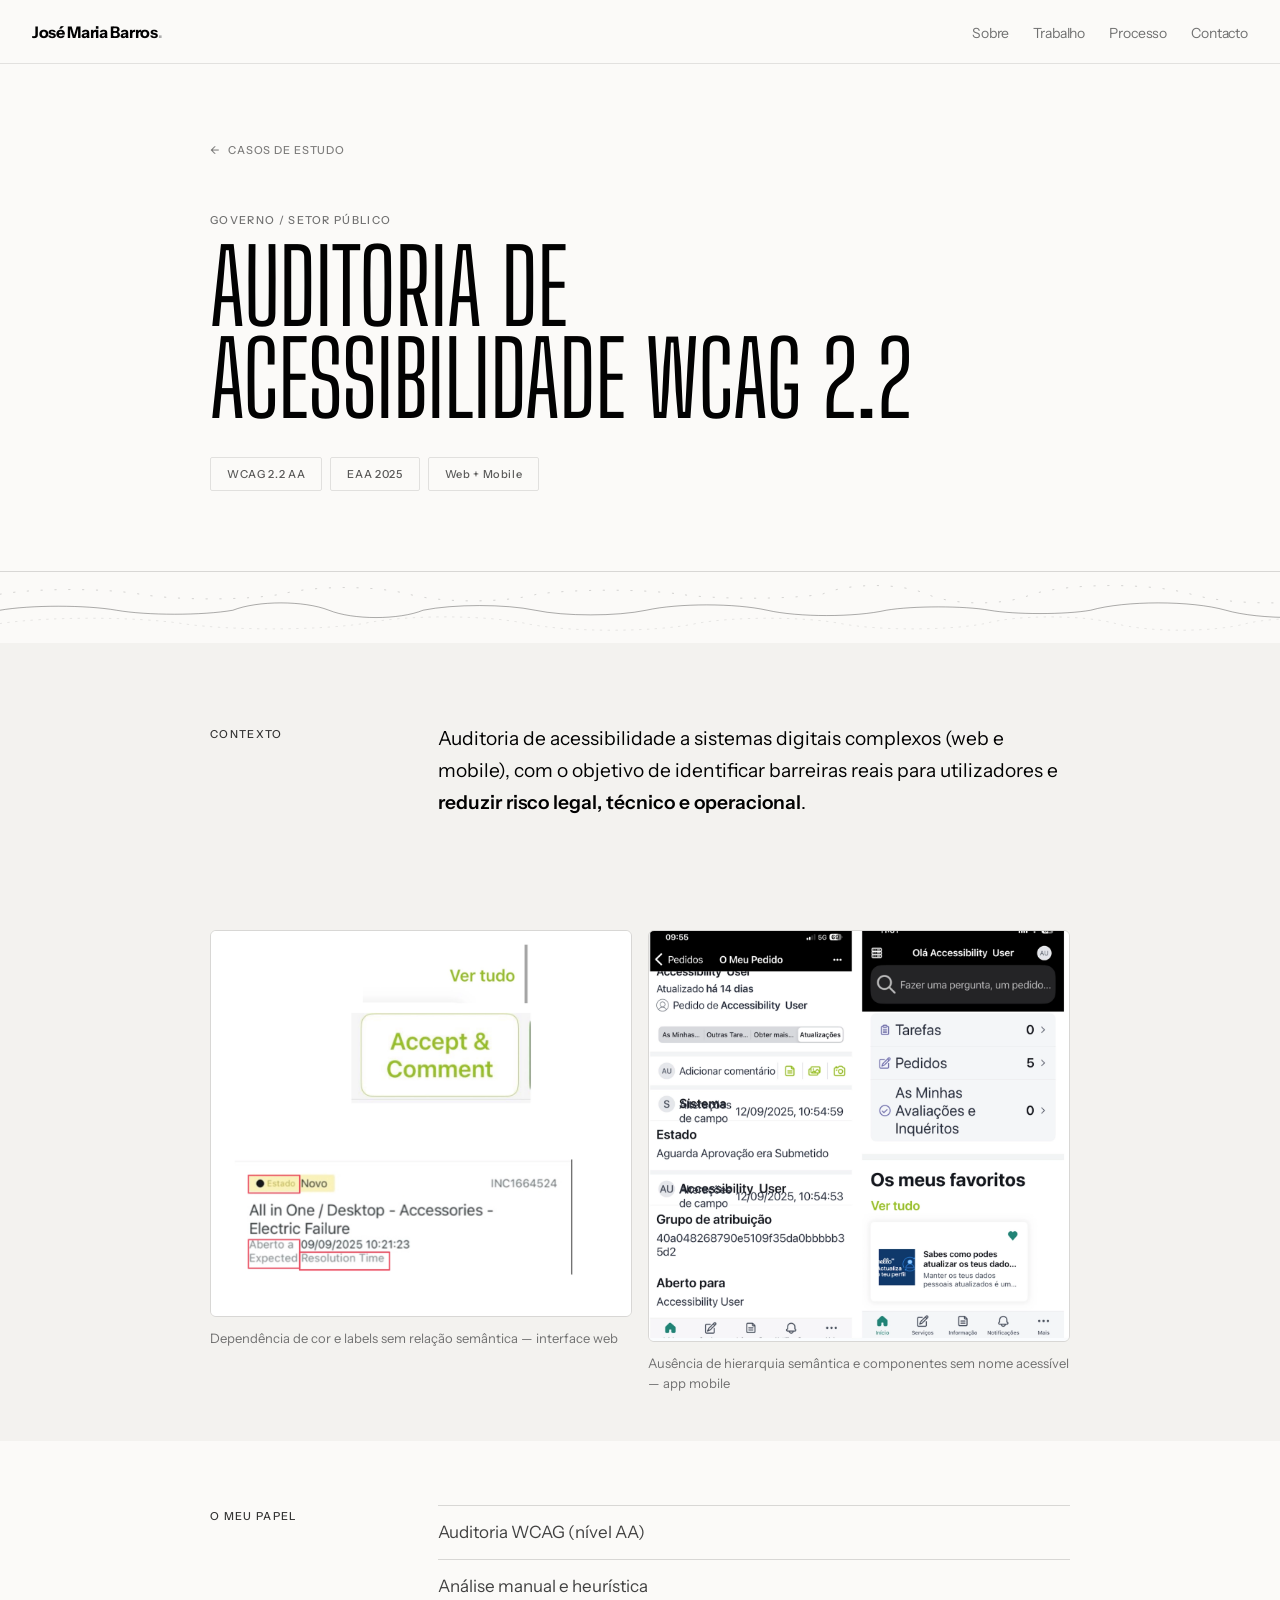
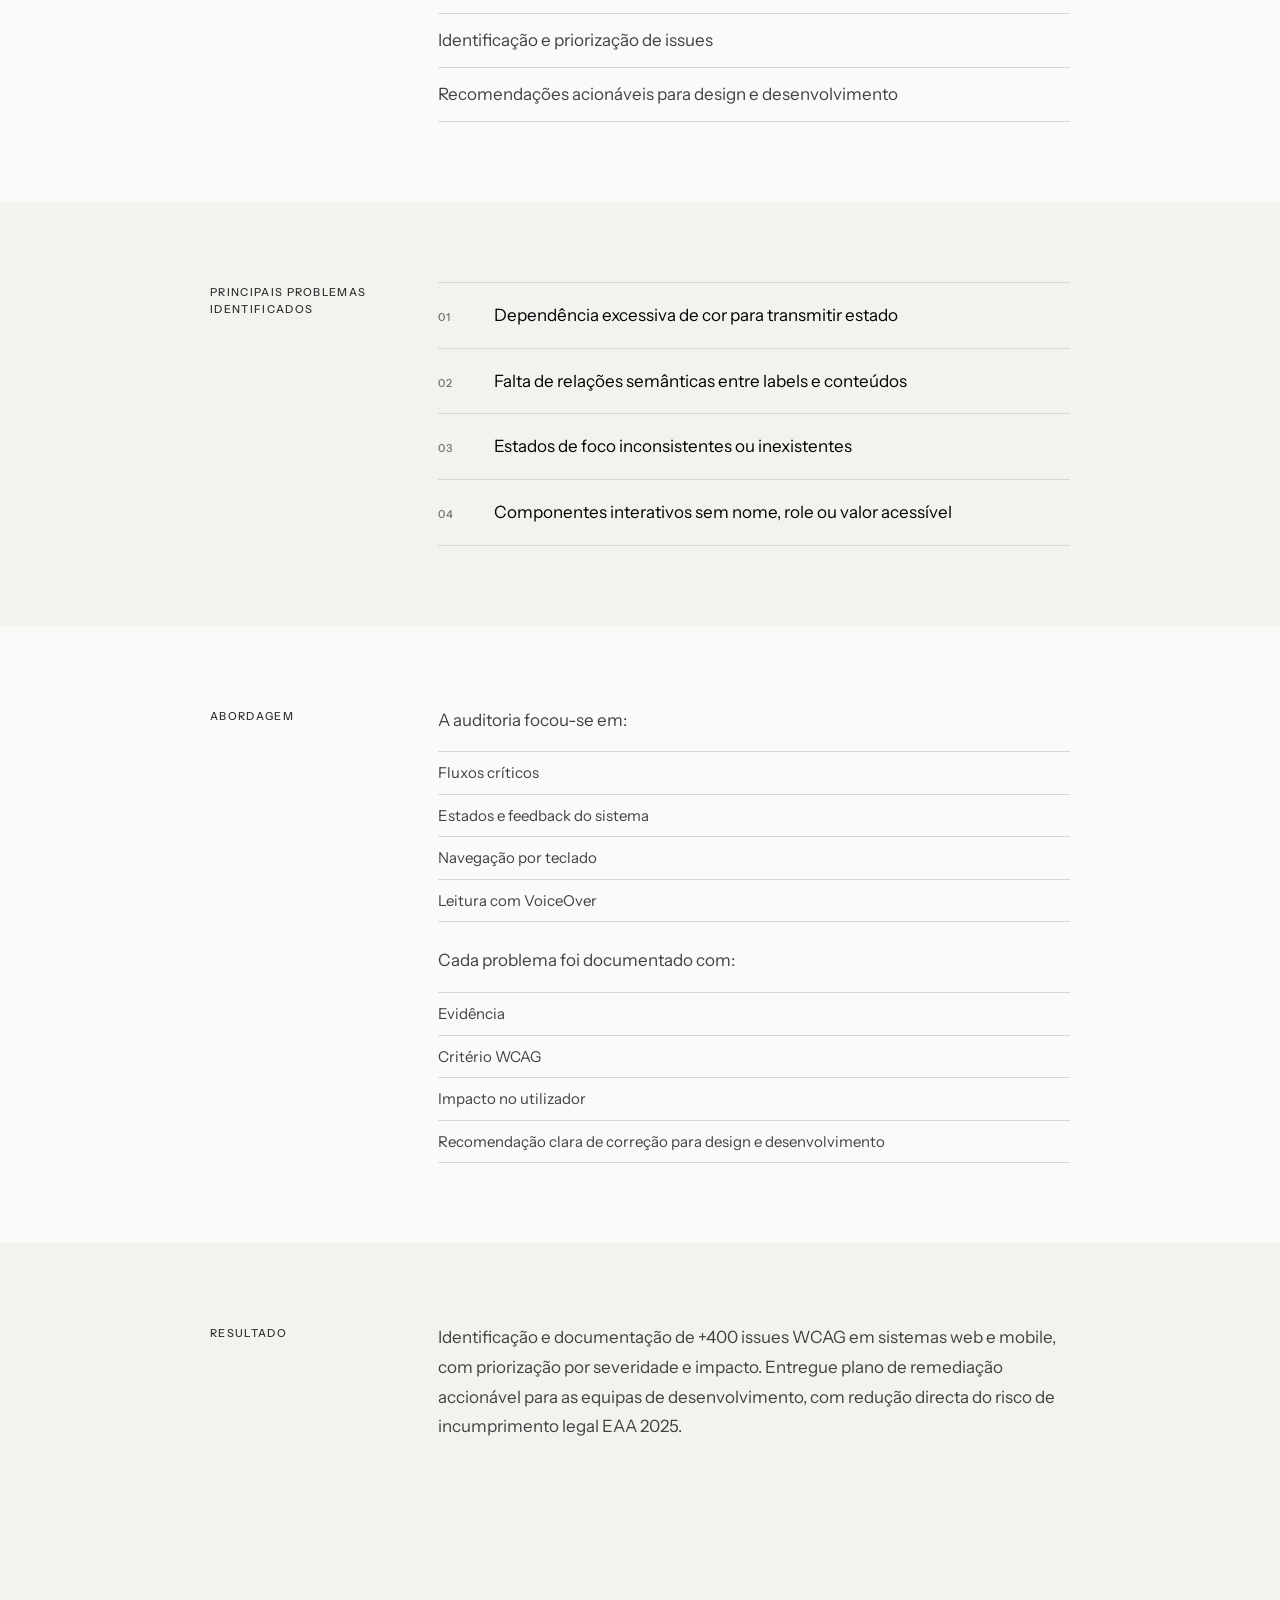
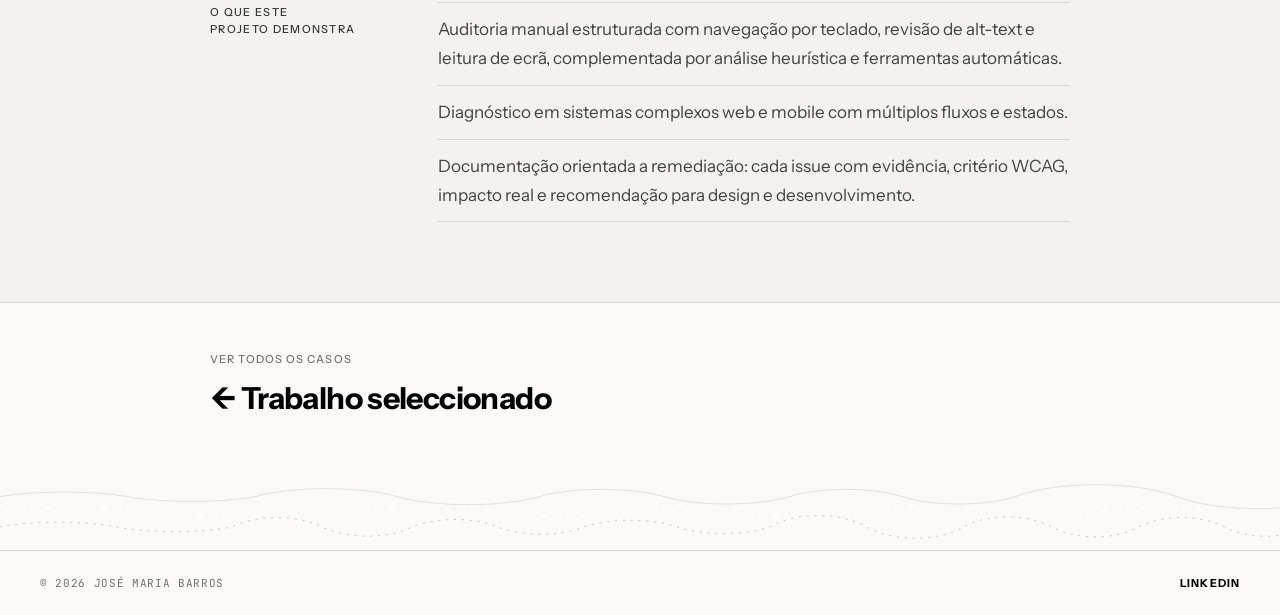
==== commit 4c52b242: "design: simplifica footer + wires hero portrait - Footer: remove coords e links extra, fica só copyr" ====
--- a/caso-acessibilidade.html
+++ b/caso-acessibilidade.html
@@ -238,12 +238,9 @@
 
   <footer role="contentinfo">
     <div class="footer-inner">
-      <p class="footer-coords">38.7223° N, 9.1393° W — Lisboa, PT</p>
       <p class="footer-copy">© 2026 José Maria Barros</p>
       <nav class="footer-social" aria-label="Perfis externos">
         <a href="https://linkedin.com/in/josemariabarros" target="_blank" rel="noopener noreferrer">LinkedIn</a>
-        <a href="https://dribbble.com/josemariabarros" target="_blank" rel="noopener noreferrer">Dribbble</a>
-        <a href="https://read.cv/josemariabarros" target="_blank" rel="noopener noreferrer">Read.cv</a>
       </nav>
     </div>
   </footer>
--- a/style.css
+++ b/style.css
@@ -156,11 +156,17 @@
   width: 100%; max-width: 420px;
   object-fit: cover; display: block;
 }
-.hero-portrait-placeholder {
+.hero-portrait-img {
   width: 100%;
   aspect-ratio: 3/4;
+  object-fit: cover;
+  display: block;
+  border-radius: 2px;
+}
+.hero-portrait-img[src=""],
+.hero-portrait-img:not([src]) {
   background: var(--c-subtle);
-  border-radius: 2px;
+  visibility: hidden;
 }
 .hero-scroll {
   grid-column: 1; grid-row: 2;
@@ -496,7 +502,6 @@
   display: flex; align-items: center; justify-content: space-between;
   gap: var(--sp-4);
 }
-.footer-coords,
 .footer-copy {
   font-family: var(--font-mono);
   font-size: 0.6875rem; font-weight: 400;
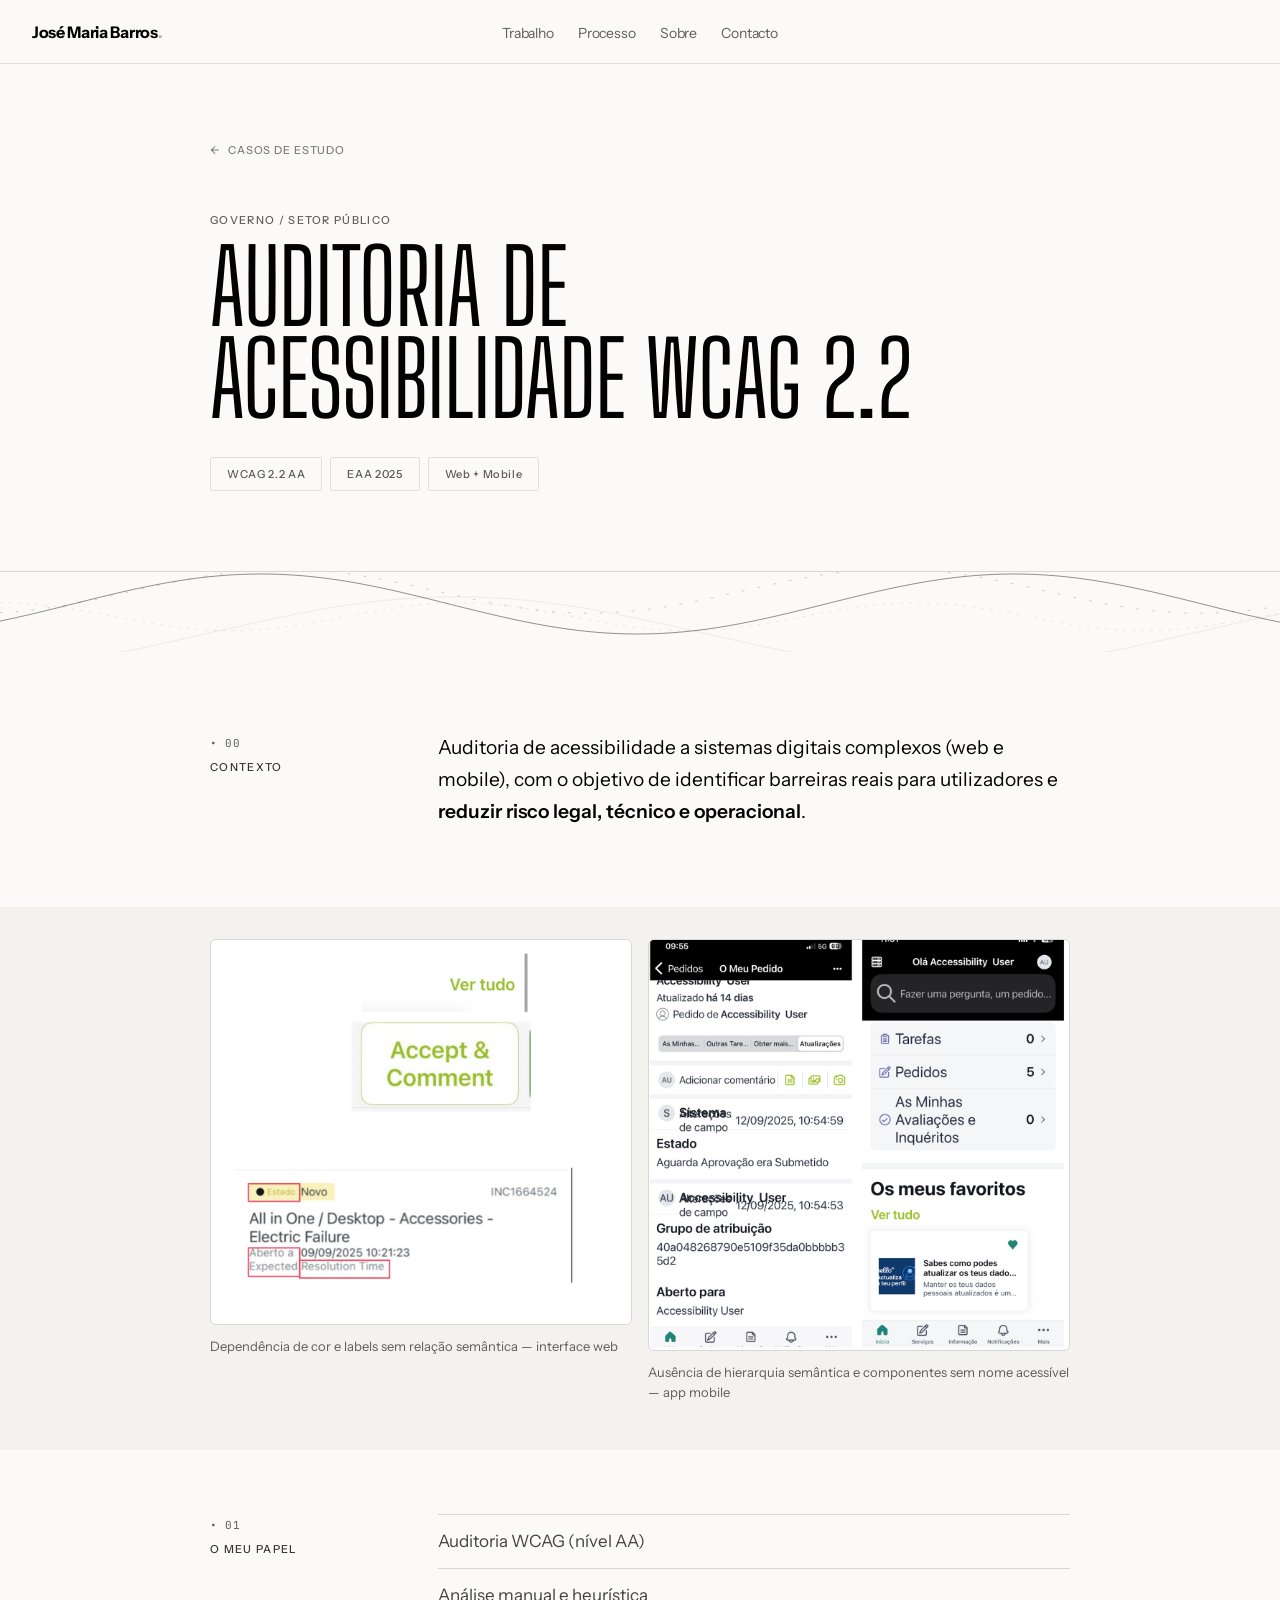
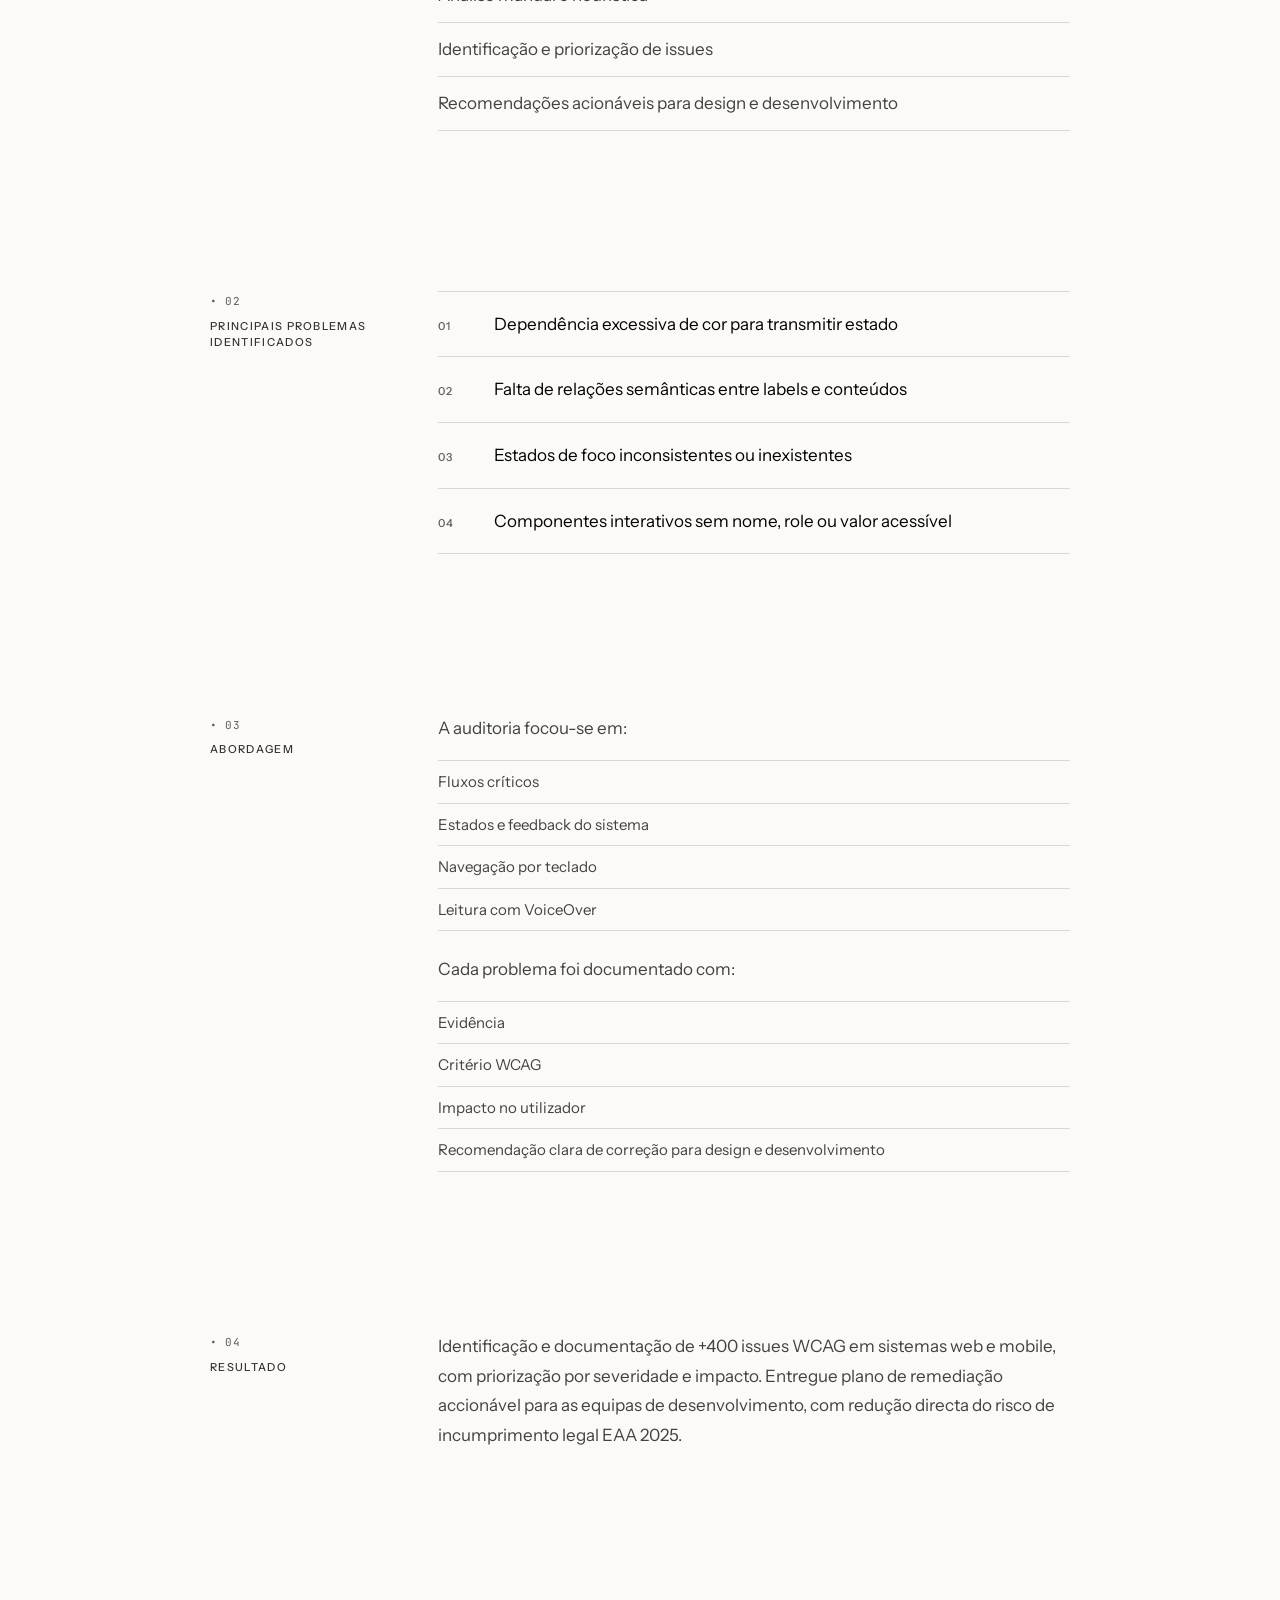
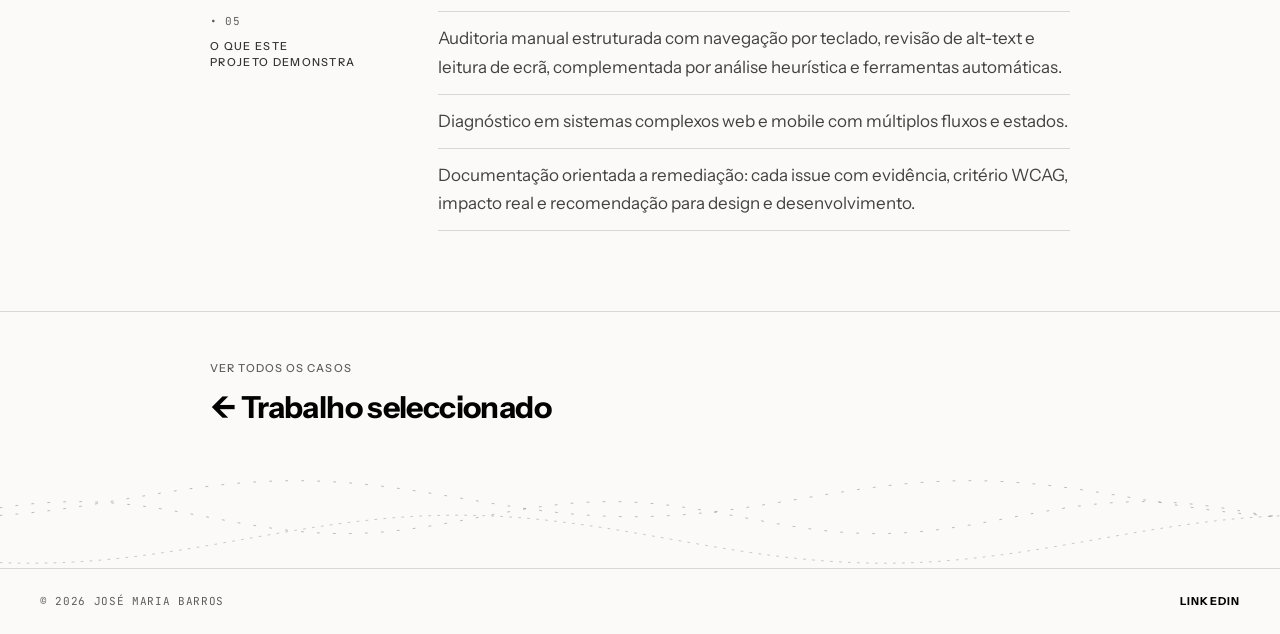
==== commit 9a9c2c29: "harden: form maxlength, email validation, reduced-motion, overflow-wrap, img fallback - Contact form" ====
--- a/caso-acessibilidade.html
+++ b/caso-acessibilidade.html
@@ -29,9 +29,9 @@
       José Maria Barros<span class="nav-logo-dot" aria-hidden="true">.</span>
     </a>
     <ul class="nav-links" id="nav-links" role="list">
-      <li><a href="index.html#sobre">Sobre</a></li>
       <li><a href="index.html#trabalho">Trabalho</a></li>
       <li><a href="index.html#processo">Processo</a></li>
+      <li><a href="index.html#sobre">Sobre</a></li>
       <li><a href="index.html#contacto">Contacto</a></li>
     </ul>
     <button class="nav-burger" aria-expanded="false" aria-controls="nav-links" aria-label="Abrir menu">
@@ -236,15 +236,17 @@
     </svg>
   </div>
 
-  <footer role="contentinfo">
+  <footer>
     <div class="footer-inner">
       <p class="footer-copy">© 2026 José Maria Barros</p>
       <nav class="footer-social" aria-label="Perfis externos">
-        <a href="https://linkedin.com/in/josemariabarros" target="_blank" rel="noopener noreferrer">LinkedIn</a>
+        <a href="https://linkedin.com/in/josemariabarros" target="_blank" rel="noopener noreferrer">LinkedIn<span class="sr-only"> (abre numa nova janela)</span></a>
       </nav>
     </div>
   </footer>
 
+  <script src="https://cdnjs.cloudflare.com/ajax/libs/gsap/3.12.5/gsap.min.js" integrity="sha512-7eHRwcbYkK4d9g/6tD/mhkf++eoTHwpNM9woBxtPUBWm67zeAfFC+HrdoE2GanKeocly/VxeLvIqwvCdk7qScg==" crossorigin="anonymous" defer></script>
+  <script src="sines.js" defer></script>
   <script src="script.js" defer></script>
 
 </body>
--- a/tokens.css
+++ b/tokens.css
@@ -5,14 +5,14 @@
   /* Surface */
   --c-page:          oklch(98.5% 0.003 83);
   --c-subtle:        oklch(96%   0.004 83);
-  --c-elevated:      oklch(100%  0     0);
+  --c-elevated:      oklch(99.5% 0.002 83);
   --c-border:        oklch(88%   0.003 83);
   --c-border-strong: oklch(72%   0.003 83);
 
   /* Text — light surfaces */
   --c-text-1:  oklch(8%  0 0);
   --c-text-2:  oklch(38% 0 0);
-  --c-text-3:  oklch(55% 0 0);
+  --c-text-3:  oklch(48% 0 0);
   --c-text-ph: oklch(72% 0 0);
   --c-text-inv: oklch(8%  0 0);
 
@@ -32,7 +32,7 @@
   /* Error */
   --c-error-inv: oklch(47% 0.19 25);
 
-  /* Gray scale (token names kept for CSS compatibility) */
+  /* Gray scale — values are neutral grays; "green" names are legacy and kept for CSS compatibility */
   --c-green-950: oklch(8%  0 0);
   --c-green-900: oklch(15% 0 0);
   --c-green-700: oklch(32% 0 0);
@@ -41,6 +41,9 @@
   --c-green-200: oklch(75% 0 0);
   --c-green-100: oklch(88% 0 0);
   --c-green-50:  oklch(95% 0 0);
+
+  /* Canvas sine waves — RGB triplet for use in rgba() */
+  --sine-rgb: 26, 26, 26;
 
   /* Semantic */
   --c-action:        var(--c-green-700);
@@ -67,3 +70,33 @@
   --nav-h:  64px;
   --ease:   cubic-bezier(0.22, 1, 0.36, 1);
 }
+
+@media (prefers-color-scheme: dark) {
+  :root {
+    /* Surface */
+    --c-page:          oklch(12%   0.003 83);
+    --c-subtle:        oklch(16%   0.003 83);
+    --c-elevated:      oklch(19%   0.003 83);
+    --c-border:        oklch(26%   0.003 83);
+    --c-border-strong: oklch(40%   0.003 83);
+
+    /* Text */
+    --c-text-1:  oklch(93% 0 0);
+    --c-text-2:  oklch(70% 0 0);
+    --c-text-3:  oklch(55% 0 0);
+    --c-text-ph: oklch(38% 0 0);
+    --c-text-inv: oklch(93% 0 0);
+
+    /* Navigation */
+    --c-nav-bg:      oklch(12% 0.003 83);
+    --c-nav-bg-open: oklch(14% 0.003 83);
+
+    /* Action */
+    --c-action:       oklch(72% 0 0);
+    --c-action-hover: oklch(88% 0 0);
+    --c-on-action:    oklch(12% 0 0);
+
+    /* Sine canvas */
+    --sine-rgb: 230, 225, 220;
+  }
+}
--- a/style.css
+++ b/style.css
@@ -42,7 +42,9 @@
   position: fixed; top: 0; left: 0; right: 0; z-index: 100;
   height: var(--nav-h);
   padding: 0 var(--sp-8);
-  display: flex; justify-content: space-between; align-items: center;
+  display: grid;
+  grid-template-columns: 1fr auto 1fr;
+  align-items: center;
   background: var(--c-nav-bg);
   border-bottom: 1px solid var(--c-border-inv);
 }
@@ -67,6 +69,7 @@
   padding: var(--sp-2); color: var(--c-text-inv);
   min-height: var(--touch); min-width: var(--touch);
   align-items: center; justify-content: center;
+  justify-self: end;
 }
 
 /* =====================
@@ -123,7 +126,6 @@
 }
 .hero-content {
   grid-column: 1; grid-row: 1;
-  display: flex; flex-direction: column; gap: var(--sp-10);
   padding-top: var(--sp-8);
 }
 .hero-title {
@@ -137,6 +139,7 @@
   opacity: 0;
   animation: slideUp 0.8s var(--ease) 0.2s forwards;
 }
+.hero-title-light { font-weight: 300; }
 .hero-desc {
   font-family: var(--font-sans);
   font-size: 1.0625rem; font-weight: 400;
@@ -146,9 +149,10 @@
   animation: slideUp 0.8s var(--ease) 0.4s forwards;
 }
 .hero-portrait {
-  grid-column: 2; grid-row: 1 / 3;
+  grid-column: 2; grid-row: 1;
   display: flex; align-items: flex-start; justify-content: center;
-  padding-top: calc(var(--nav-h) + var(--sp-8));
+  padding-top: var(--sp-8);
+  overflow: hidden;
   opacity: 0;
   animation: slideUp 0.8s var(--ease) 0.3s forwards;
 }
@@ -168,13 +172,21 @@
   background: var(--c-subtle);
   visibility: hidden;
 }
+.hero-bottom {
+  grid-column: 1 / 3; grid-row: 2;
+  display: flex;
+  justify-content: space-between;
+  align-items: flex-end;
+  padding-top: var(--sp-10);
+  padding-bottom: var(--sp-10);
+}
 .hero-scroll {
-  grid-column: 1; grid-row: 2;
   font-family: var(--font-mono);
   font-size: 0.6875rem; font-weight: 400;
   letter-spacing: 0.08em; text-transform: uppercase;
   color: var(--c-text-3); line-height: 1.5;
-  padding-bottom: var(--sp-10);
+  text-align: right;
+  flex-shrink: 0;
   opacity: 0;
   animation: slideUp 0.8s var(--ease) 0.6s forwards;
 }
@@ -328,6 +340,8 @@
   gap: 1px;
   background: var(--c-border);
 }
+/* 5th card (odd last child) spans both columns */
+.work-card:last-child:nth-child(odd) { grid-column: 1 / -1; }
 .work-card {
   background: var(--c-elevated);
   padding: var(--sp-6); text-decoration: none;
@@ -353,10 +367,12 @@
   font-size: clamp(1.2rem, 2vw, 1.55rem);
   font-weight: 700; line-height: 1.1;
   color: var(--c-text-1); margin-bottom: var(--sp-3);
+  overflow-wrap: break-word;
 }
 .work-card-desc {
   font-size: 0.9rem; font-weight: 300;
   color: var(--c-text-2); line-height: 1.65;
+  overflow-wrap: break-word;
 }
 .work-card-meta { margin-top: var(--sp-4); }
 .work-card .tag {
@@ -418,7 +434,7 @@
 /* =====================
    CONTACT
    ===================== */
-.contact { background: var(--c-subtle); padding: var(--sp-32) var(--sp-8); }
+.contact { background: var(--c-page); padding: var(--sp-32) var(--sp-8); }
 .contact .form-success {
   max-width: var(--max-w); margin: 0 auto;
   font-size: clamp(1.2rem, 2vw, 1.5rem);
@@ -550,10 +566,11 @@
   .work-grid { grid-template-columns: 1fr 1fr; }
   .contact-inner { grid-template-columns: 1fr; gap: var(--sp-12); }
   .process-steps { grid-template-columns: repeat(2, 1fr); }
-  .hero { grid-template-columns: 1fr; grid-template-rows: auto auto; }
+  .hero { grid-template-columns: 1fr; grid-template-rows: auto auto auto; }
   .hero-portrait { grid-row: 1; grid-column: 1; padding-top: calc(var(--nav-h) + var(--sp-4)); max-height: 50svh; overflow: hidden; }
-  .hero-content { grid-row: 2; }
-  .hero-scroll { grid-row: 3; grid-column: 1; }
+  .hero-content { grid-row: 2; grid-column: 1; }
+  .hero-bottom { grid-row: 3; grid-column: 1; flex-direction: column; gap: var(--sp-6); align-items: flex-start; }
+  .hero-scroll { text-align: left; }
   .about, .services, .work, .process, .contact { padding-top: var(--sp-24); padding-bottom: var(--sp-24); }
 }
 
@@ -568,7 +585,12 @@
     position: absolute; top: 100%; left: 0; right: 0;
     background: var(--c-nav-bg-open);
     border-bottom: 1px solid var(--c-border);
-    padding: var(--sp-4); gap: var(--sp-4);
+    padding: var(--sp-4); gap: 0;
+  }
+  .nav-links.open a {
+    min-height: var(--touch);
+    display: flex; align-items: center;
+    padding-inline: var(--sp-2);
   }
   .nav-burger { display: flex; }
   .hero { padding: calc(var(--nav-h) + var(--sp-8)) var(--sp-4) var(--sp-12); min-height: auto; }
--- a/case.css
+++ b/case.css
@@ -57,9 +57,10 @@
 }
 
 /* ---- Sections ---- */
-.case-section { padding: var(--sp-20) var(--sp-8); background: var(--c-subtle); }
+article { counter-reset: cs -1; }
+.case-section { padding: var(--sp-20) var(--sp-8); background: var(--c-page); counter-increment: cs; }
 .case-section--light { background: var(--c-page); }
-.case-section--dark  { background: var(--c-subtle); }
+.case-section--dark  { background: var(--c-page); }
 
 /* ---- Body grid: label | content ---- */
 .case-body {
@@ -72,6 +73,19 @@
 .case-lead { padding-top: 0.15em; }
 .case-lead .section-label { line-height: 1.5; }
 .case-section--dark .section-label { color: var(--c-action); }
+
+/* Numbered section crumbs via CSS counters — renders "• 00" above the label text */
+.section-label::before {
+  content: '• ' counter(cs, decimal-leading-zero);
+  display: block;
+  font-family: var(--font-mono);
+  font-size: 0.6875rem;
+  font-weight: 400;
+  letter-spacing: 0.06em;
+  text-transform: uppercase;
+  color: var(--c-text-3);
+  margin-bottom: var(--sp-2);
+}
 
 /* ---- Content typography ---- */
 .case-content p {
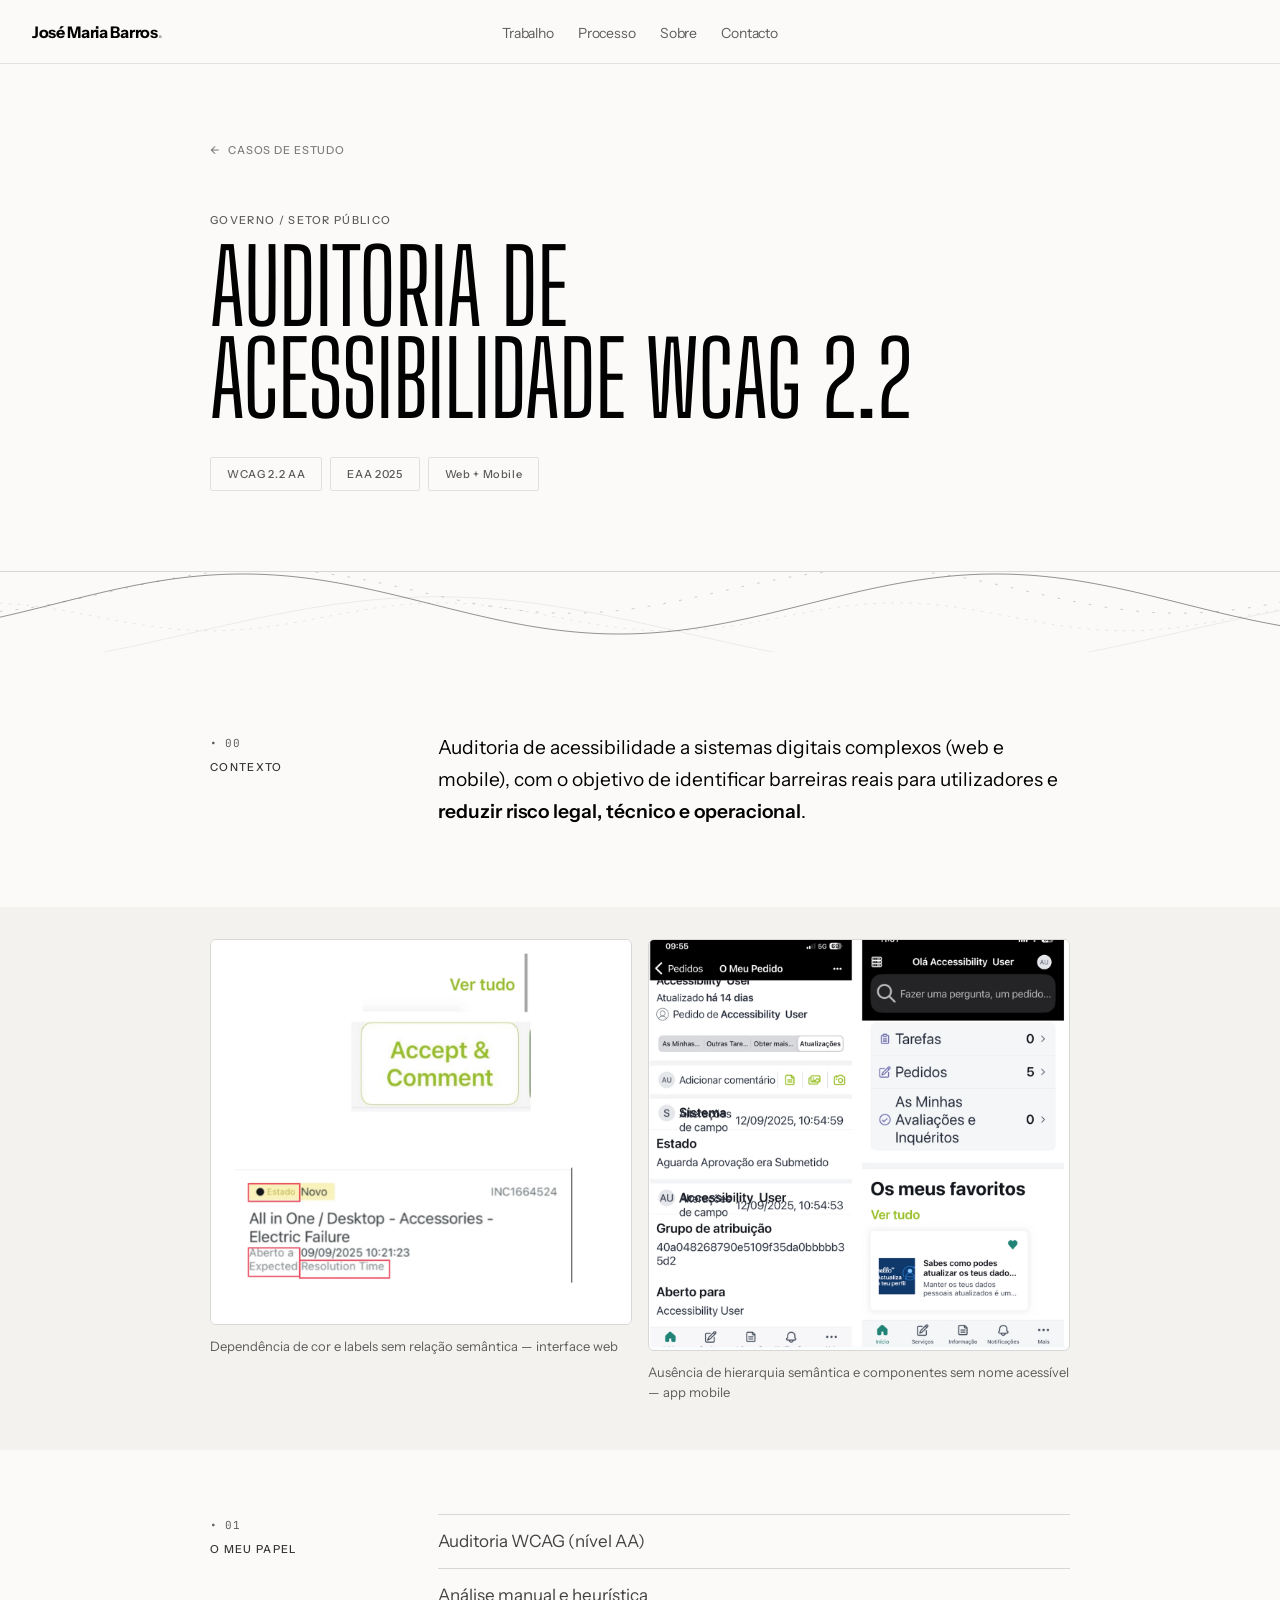
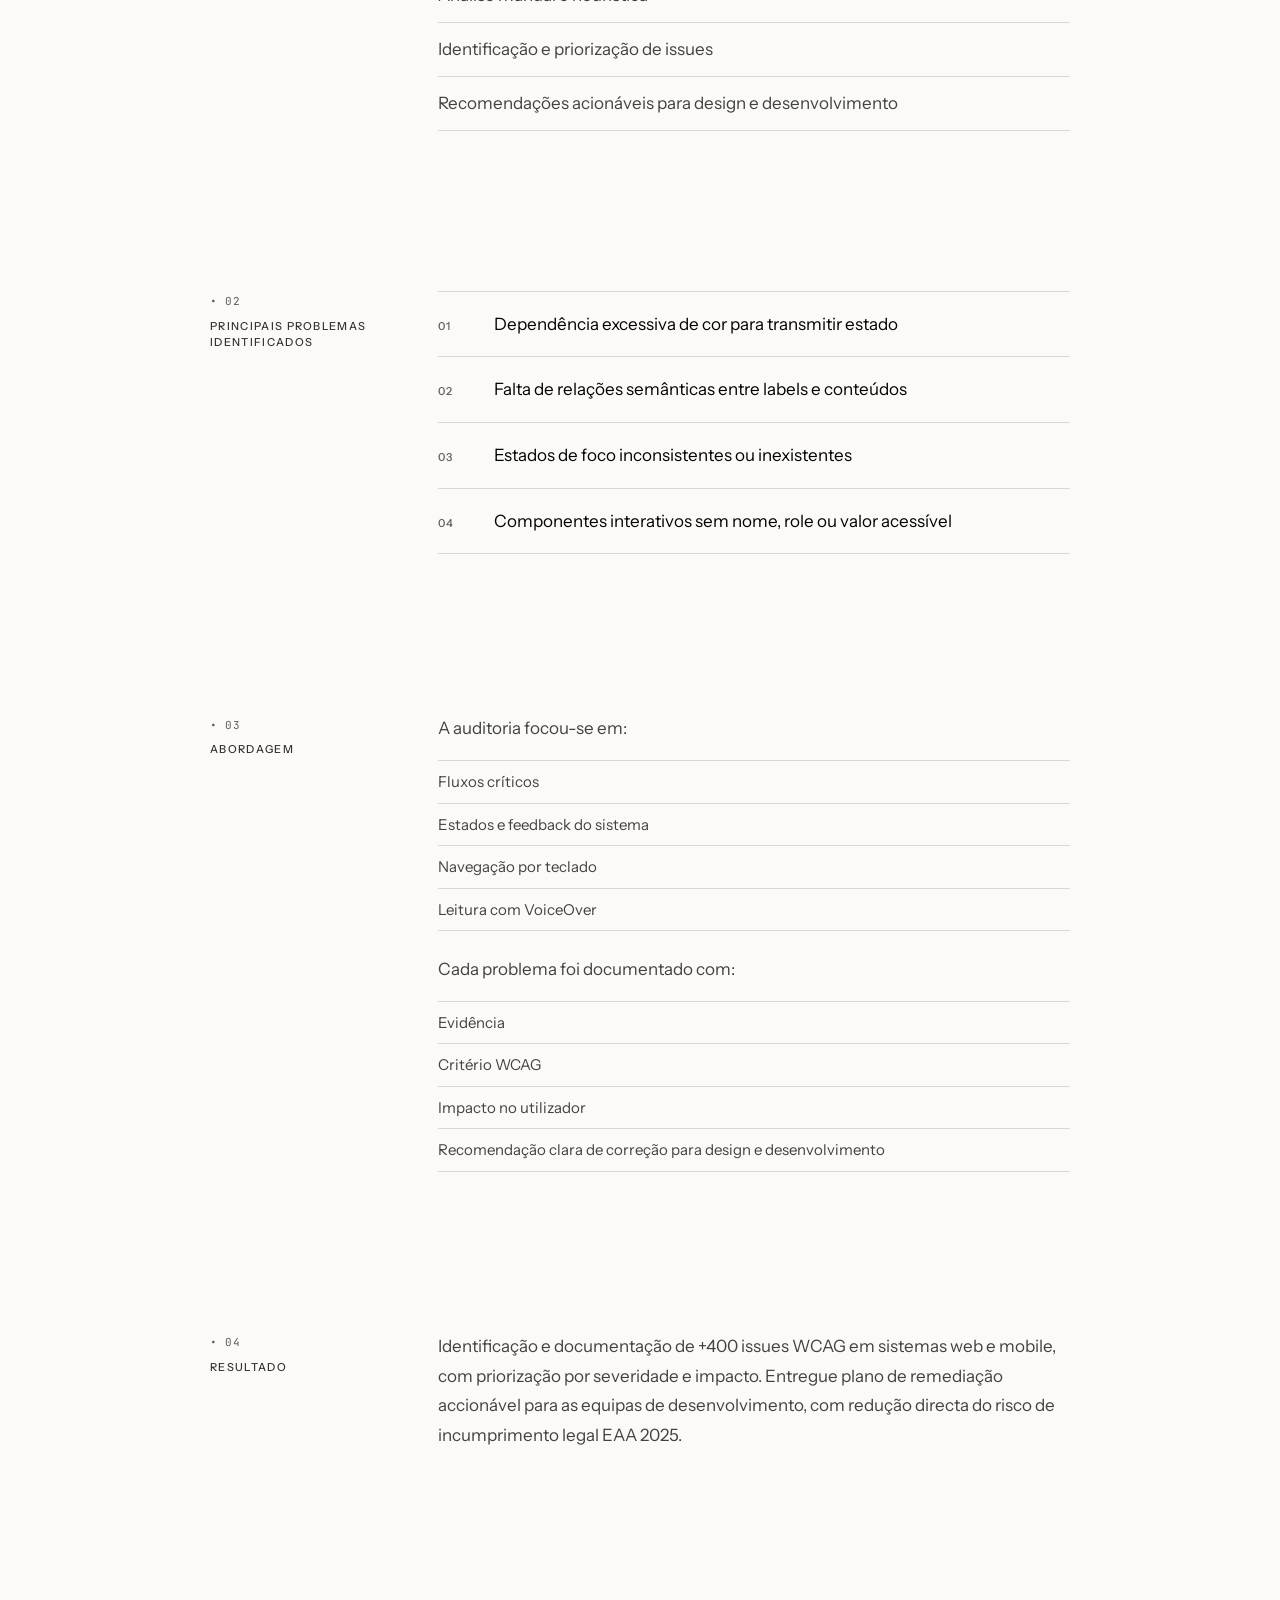
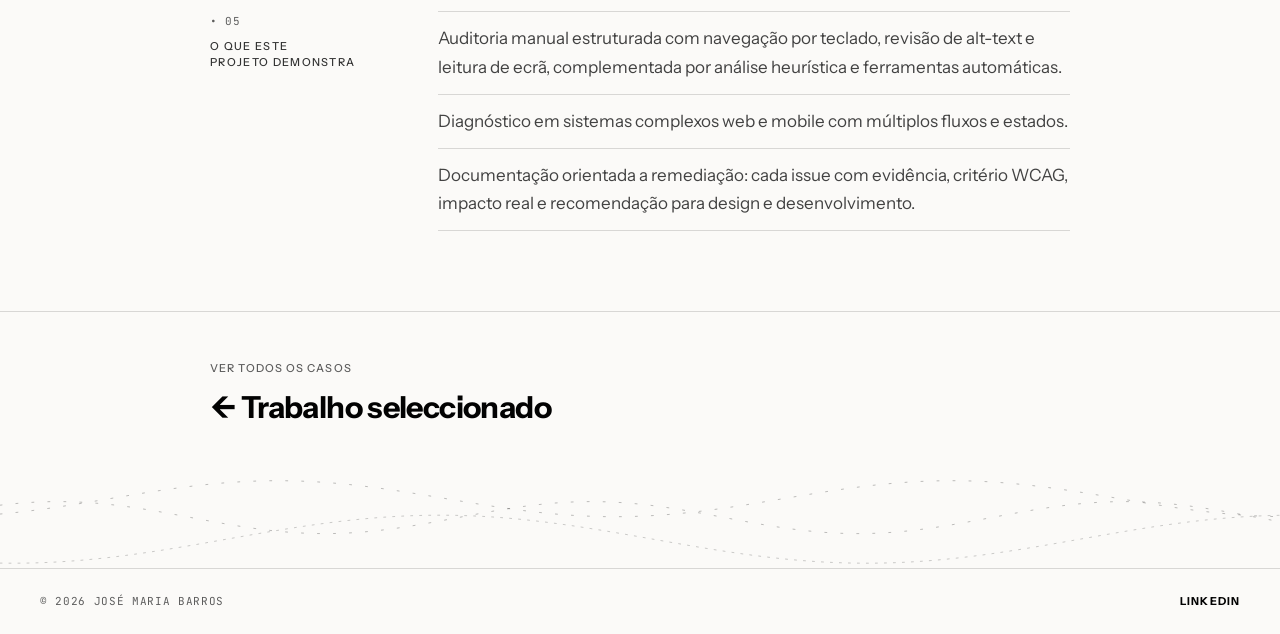
==== commit d8e8d8ce: "meta: dark-mode theme-color, twitter cards, sine-deco dark/motion fixes - index.html: twitter:card s" ====
--- a/caso-acessibilidade.html
+++ b/caso-acessibilidade.html
@@ -6,12 +6,17 @@
   <title>Auditoria de Acessibilidade WCAG 2.2 — José Maria Barros</title>
   <meta name="description" content="Auditoria de acessibilidade a sistemas digitais complexos, com identificação de barreiras críticas e plano de remediação WCAG 2.2 / EAA 2025." />
   <link rel="sitemap" type="application/xml" href="/sitemap.xml" />
-  <meta name="theme-color" content="#faf9f7" />
+  <meta name="theme-color" media="(prefers-color-scheme: light)" content="#faf9f7" />
+  <meta name="theme-color" media="(prefers-color-scheme: dark)"  content="#1e1b18" />
   <meta property="og:type" content="article" />
   <meta property="og:url" content="https://josemariabarros.com/caso-acessibilidade.html" />
   <meta property="og:title" content="Auditoria de Acessibilidade WCAG 2.2 — José Maria Barros" />
   <meta property="og:description" content="Auditoria de acessibilidade a sistemas digitais complexos, com identificação de barreiras críticas e plano de remediação WCAG 2.2 / EAA 2025." />
   <meta property="og:image" content="https://josemariabarros.com/assets/images/a11y-web-issues.png" />
+  <meta name="twitter:card" content="summary_large_image" />
+  <meta name="twitter:title" content="Auditoria de Acessibilidade WCAG 2.2 — José Maria Barros" />
+  <meta name="twitter:description" content="Auditoria de acessibilidade a sistemas digitais complexos, com identificação de barreiras críticas e plano de remediação WCAG 2.2 / EAA 2025." />
+  <meta name="twitter:image" content="https://josemariabarros.com/assets/images/a11y-web-issues.png" />
   <link rel="icon" type="image/svg+xml" href="assets/favicon.svg" />
   <link rel="preconnect" href="https://fonts.googleapis.com" />
   <link rel="preconnect" href="https://fonts.gstatic.com" crossorigin />
--- a/style.css
+++ b/style.css
@@ -555,6 +555,11 @@
   }
   html { scroll-behavior: auto; }
   .nav-logo-dot { animation: none; }
+  .sine-deco { display: none; }
+}
+
+@media (prefers-color-scheme: dark) {
+  .sine-deco path { stroke: oklch(90% 0.003 83); }
 }
 
 /* =====================
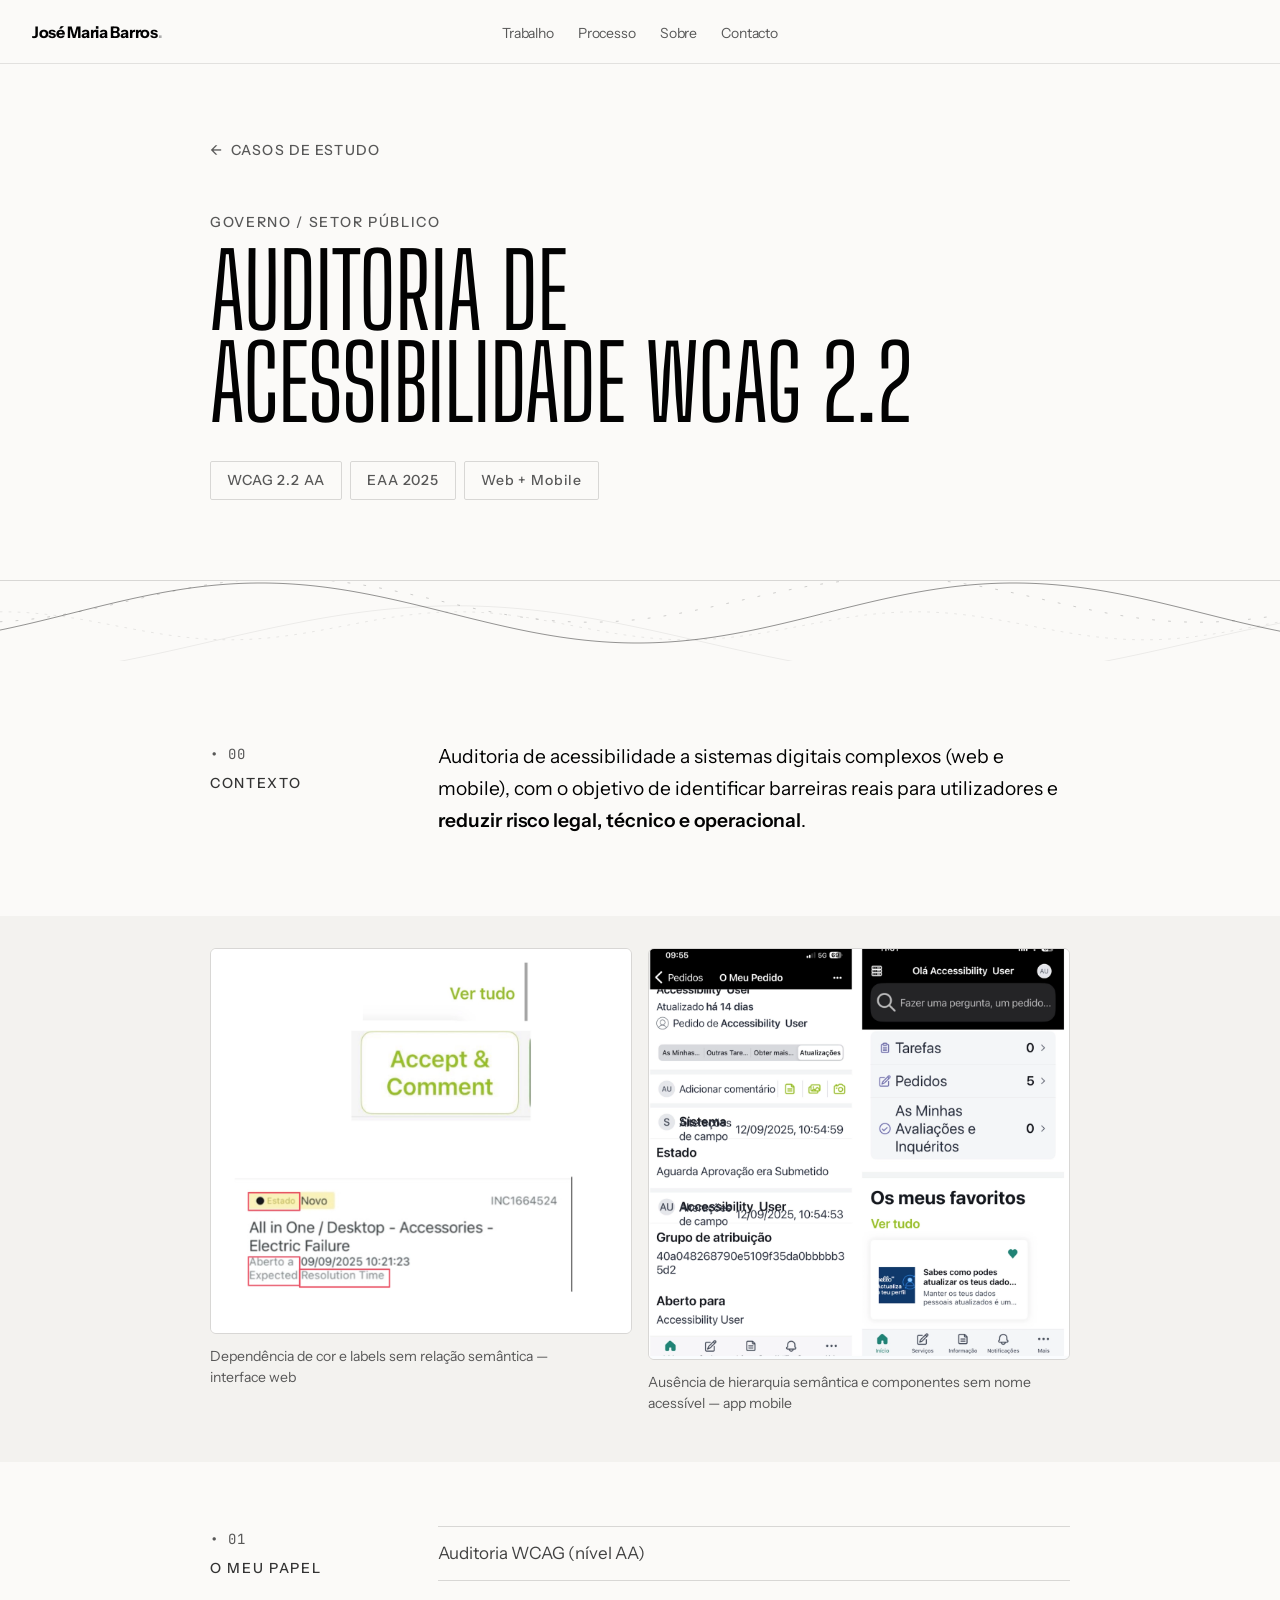
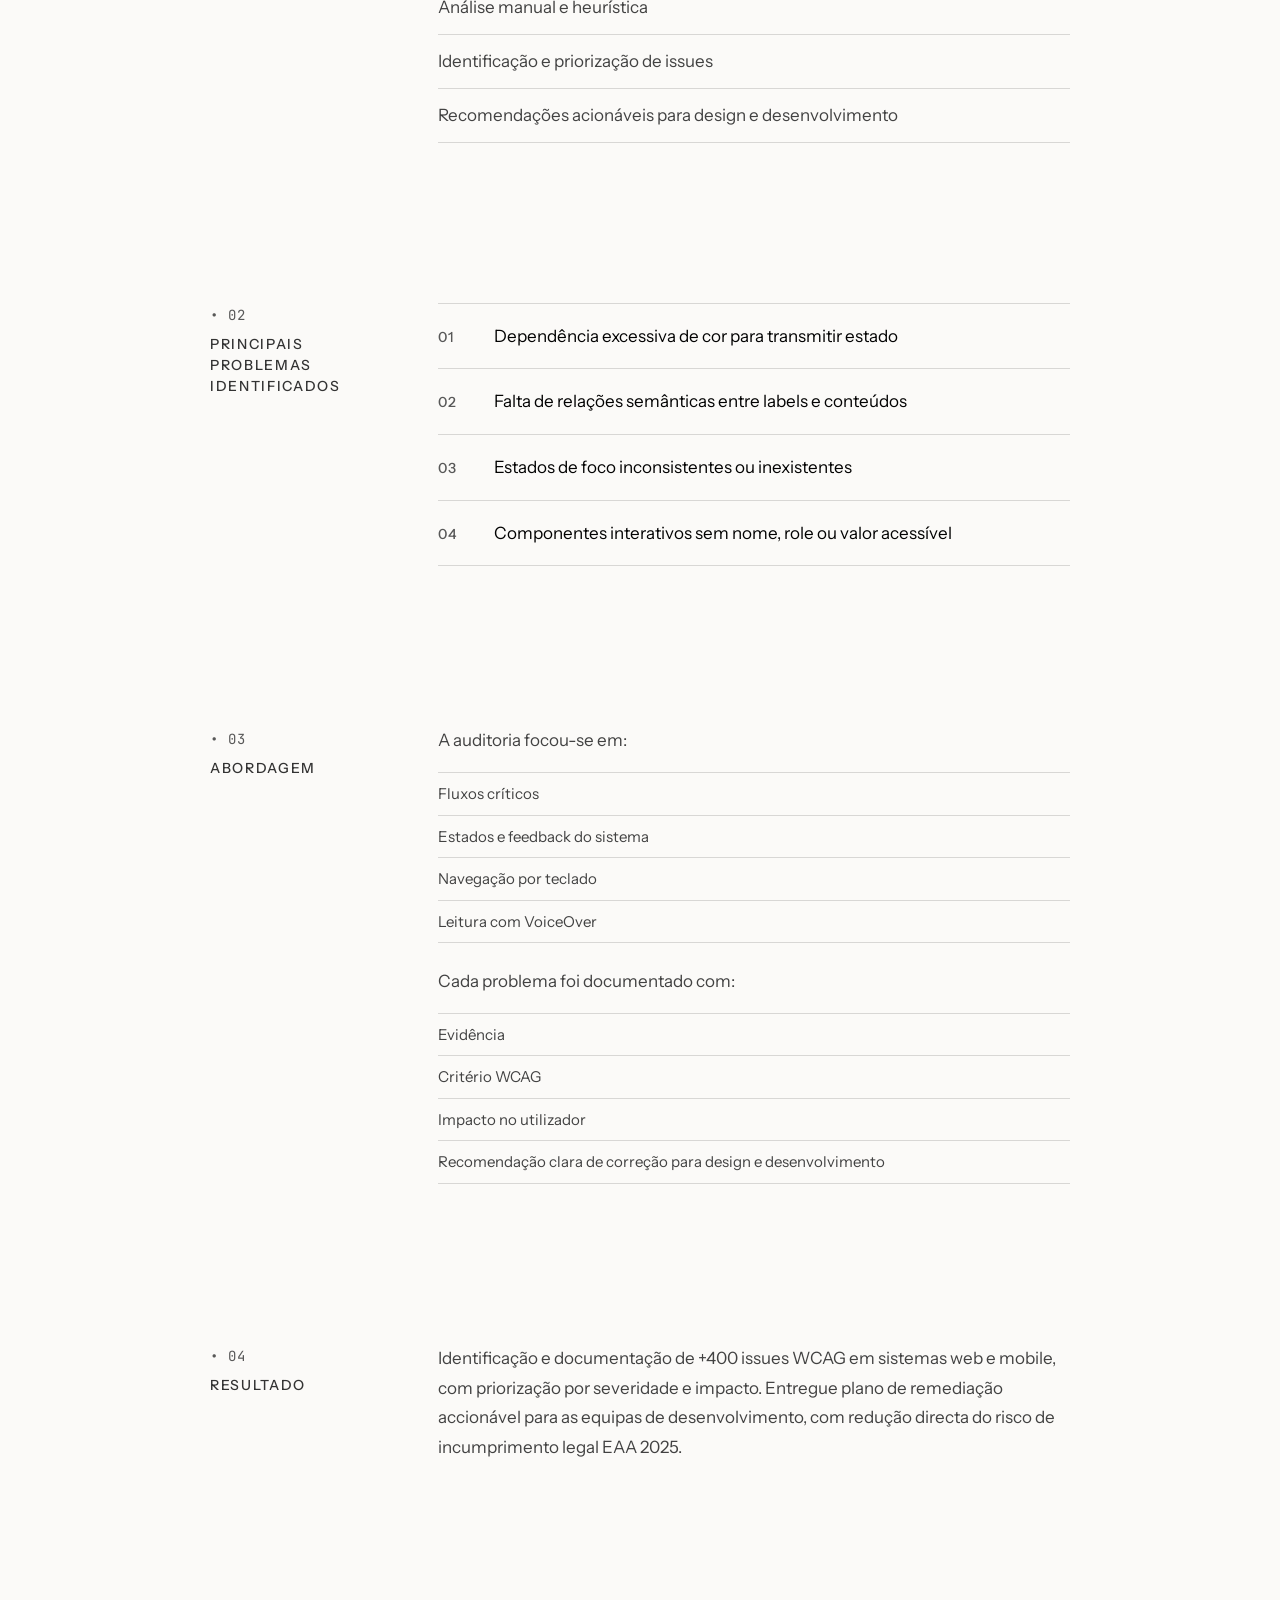
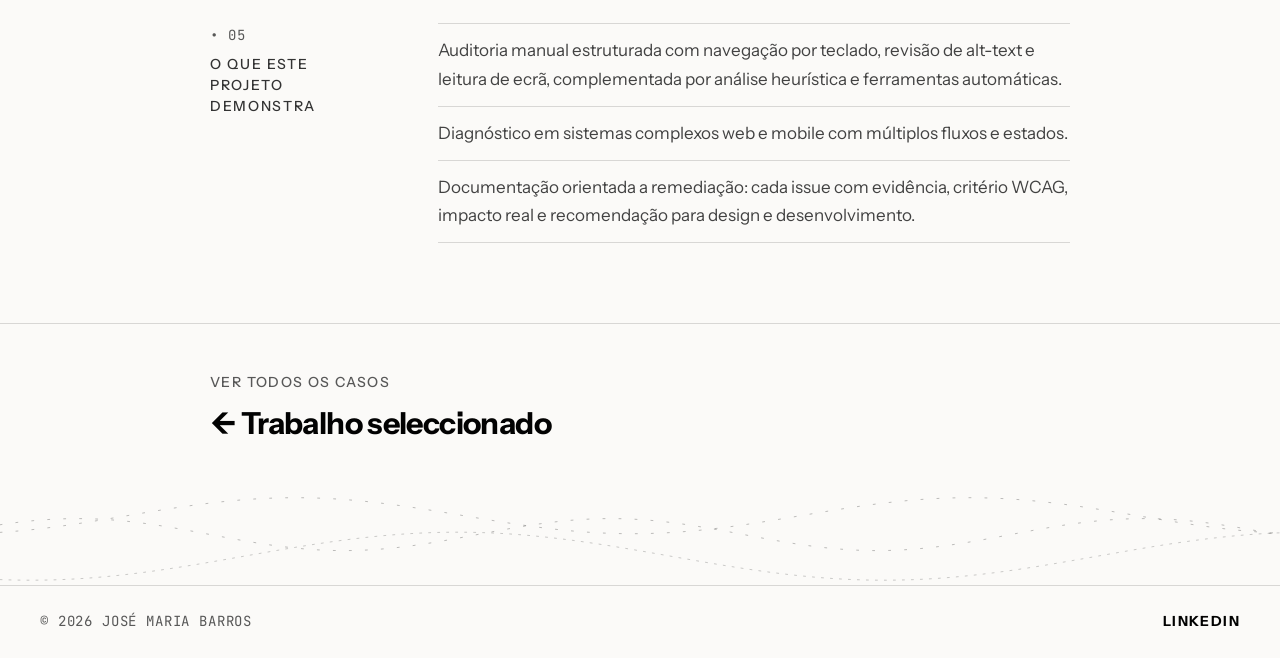
==== commit ea5c66b4: "a11y: resolve 3 issues WCAG 2.2 AA — touch target, aria-current, headings - footer LinkedIn link: mi" ====
--- a/caso-acessibilidade.html
+++ b/caso-acessibilidade.html
@@ -1,4 +1,4 @@
-<!DOCTYPE html>
+﻿<!DOCTYPE html>
 <html lang="pt-PT">
 <head>
   <meta charset="UTF-8" />
@@ -81,7 +81,7 @@
       <section class="case-section" aria-labelledby="ctx-title">
         <div class="case-body reveal">
           <div class="case-lead">
-            <p class="section-label" id="ctx-title">Contexto</p>
+            <h2 class="section-label" id="ctx-title">Contexto</h2>
           </div>
           <div class="case-content">
             <p class="case-intro">Auditoria de acessibilidade a sistemas digitais complexos (web e mobile), com o objetivo de identificar barreiras reais para utilizadores e <strong>reduzir risco legal, técnico e operacional</strong>.</p>
@@ -127,7 +127,7 @@
       <section class="case-section case-section--light" aria-labelledby="role-title">
         <div class="case-body reveal">
           <div class="case-lead">
-            <p class="section-label" id="role-title">O meu papel</p>
+            <h2 class="section-label" id="role-title">O meu papel</h2>
           </div>
           <div class="case-content">
             <ul class="case-list" aria-label="Responsabilidades">
@@ -144,7 +144,7 @@
       <section class="case-section" aria-labelledby="problems-title">
         <div class="case-body reveal">
           <div class="case-lead">
-            <p class="section-label" id="problems-title">Principais problemas<br>identificados</p>
+            <h2 class="section-label" id="problems-title">Principais problemas<br>identificados</h2>
           </div>
           <div class="case-content">
             <ol class="case-problems-list" aria-label="Problemas de acessibilidade identificados">
@@ -173,7 +173,7 @@
       <section class="case-section case-section--light" aria-labelledby="approach-title">
         <div class="case-body reveal">
           <div class="case-lead">
-            <p class="section-label" id="approach-title">Abordagem</p>
+            <h2 class="section-label" id="approach-title">Abordagem</h2>
           </div>
           <div class="case-content">
             <p>A auditoria focou-se em:</p>
@@ -198,7 +198,7 @@
       <section class="case-section case-section--dark" aria-labelledby="result-title">
         <div class="case-body reveal">
           <div class="case-lead">
-            <p class="section-label" id="result-title">Resultado</p>
+            <h2 class="section-label" id="result-title">Resultado</h2>
           </div>
           <div class="case-content">
             <p>Identificação e documentação de +400 issues WCAG em sistemas web e mobile, com priorização por severidade e impacto. Entregue plano de remediação accionável para as equipas de desenvolvimento, com redução directa do risco de incumprimento legal EAA 2025.</p>
@@ -210,7 +210,7 @@
       <section class="case-section" aria-labelledby="demonstrates-title">
         <div class="case-body reveal">
           <div class="case-lead">
-            <p class="section-label" id="demonstrates-title">O que este<br>projeto demonstra</p>
+            <h2 class="section-label" id="demonstrates-title">O que este<br>projeto demonstra</h2>
           </div>
           <div class="case-content">
             <ul class="case-list" aria-label="Competências demonstradas">
--- a/tokens.css
+++ b/tokens.css
@@ -12,7 +12,7 @@
   /* Text — light surfaces */
   --c-text-1:  oklch(8%  0 0);
   --c-text-2:  oklch(38% 0 0);
-  --c-text-3:  oklch(48% 0 0);
+  --c-text-3:  oklch(46% 0 0);
   --c-text-ph: oklch(72% 0 0);
   --c-text-inv: oklch(8%  0 0);
 
@@ -83,7 +83,7 @@
     /* Text */
     --c-text-1:  oklch(93% 0 0);
     --c-text-2:  oklch(70% 0 0);
-    --c-text-3:  oklch(55% 0 0);
+    --c-text-3:  oklch(63% 0 0);
     --c-text-ph: oklch(38% 0 0);
     --c-text-inv: oklch(93% 0 0);
 
@@ -96,6 +96,9 @@
     --c-action-hover: oklch(88% 0 0);
     --c-on-action:    oklch(12% 0 0);
 
+    /* Error */
+    --c-error-inv: oklch(68% 0.19 25);
+
     /* Sine canvas */
     --sine-rgb: 230, 225, 220;
   }
--- a/style.css
+++ b/style.css
@@ -21,7 +21,7 @@
   position: absolute; top: -100%; left: var(--sp-4);
   background: var(--c-focus); color: oklch(99% 0.003 90);
   padding: var(--sp-3) var(--sp-4);
-  font-size: 0.8125rem; font-weight: 500;
+  font-size: 0.875rem; font-weight: 500;
   text-decoration: none; z-index: 10000;
   border-radius: 0 0 3px 3px;
   transition: top 0.2s;
@@ -81,7 +81,7 @@
   min-height: var(--touch);
   padding: 0 var(--sp-6);
   font-family: var(--font-sans);
-  font-size: 0.8125rem; font-weight: 500;
+  font-size: 0.875rem; font-weight: 500;
   letter-spacing: 0.04em;
   text-decoration: none; border-radius: 2px;
   border: 1.5px solid transparent; cursor: pointer;
@@ -182,7 +182,7 @@
 }
 .hero-scroll {
   font-family: var(--font-mono);
-  font-size: 0.6875rem; font-weight: 400;
+  font-size: 0.875rem; font-weight: 400;
   letter-spacing: 0.08em; text-transform: uppercase;
   color: var(--c-text-3); line-height: 1.5;
   text-align: right;
@@ -196,7 +196,7 @@
    SHARED SECTION ELEMENTS
    ===================== */
 .section-label {
-  font-size: 0.6875rem; font-weight: 500;
+  font-size: 0.875rem; font-weight: 500;
   letter-spacing: 0.12em; text-transform: uppercase;
   color: var(--c-action); margin-bottom: var(--sp-4);
 }
@@ -213,18 +213,18 @@
 }
 .crumb-mono {
   font-family: var(--font-mono);
-  font-size: 0.6875rem; font-weight: 400;
+  font-size: 0.875rem; font-weight: 400;
   letter-spacing: 0.06em; color: var(--c-text-3);
 }
 .crumb-sep { color: var(--c-border-strong); }
 .crumb-label {
   font-family: var(--font-sans);
-  font-size: 0.6875rem; font-weight: 500;
+  font-size: 0.875rem; font-weight: 500;
   letter-spacing: 0.12em; text-transform: uppercase;
   color: var(--c-text-3);
 }
 .tag {
-  font-size: 0.6875rem; font-weight: 500;
+  font-size: 0.875rem; font-weight: 500;
   padding: 3px var(--sp-3); border-radius: 2px;
   border: 1px solid var(--c-border);
   color: var(--c-text-3);
@@ -305,7 +305,7 @@
   align-items: start;
 }
 .service-num {
-  font-size: 0.6875rem; font-weight: 500;
+  font-size: 0.875rem; font-weight: 500;
   letter-spacing: 0.08em; color: var(--c-text-3);
   padding-top: 0.45em;
 }
@@ -359,7 +359,7 @@
   font-size: 1.4rem; color: var(--c-border-strong);
 }
 .work-industry {
-  font-size: 0.6875rem; font-weight: 500;
+  font-size: 0.875rem; font-weight: 500;
   letter-spacing: 0.1em; text-transform: uppercase;
   color: var(--c-text-3); margin-bottom: var(--sp-2);
 }
@@ -383,7 +383,7 @@
 }
 .work-card-hint {
   display: block; margin-top: var(--sp-4);
-  font-size: 0.6875rem; font-weight: 500; letter-spacing: 0.06em;
+  font-size: 0.875rem; font-weight: 500; letter-spacing: 0.06em;
   color: var(--c-text-3);
   opacity: 0; transition: opacity 0.2s var(--ease);
 }
@@ -415,7 +415,7 @@
 .step-num {
   display: block;
   font-family: var(--font-mono);
-  font-size: 0.6875rem; font-weight: 400;
+  font-size: 0.875rem; font-weight: 400;
   letter-spacing: 0.08em;
   color: var(--c-text-3); margin-bottom: var(--sp-5);
 }
@@ -475,14 +475,14 @@
 .contact-link-icon {
   width: 32px; height: 32px; flex-shrink: 0;
   display: flex; align-items: center; justify-content: center;
-  font-size: 0.8rem; color: var(--c-text-3);
+  font-size: 0.875rem; color: var(--c-text-3);
   font-style: normal;
 }
 .contact-form { display: flex; flex-direction: column; gap: var(--sp-4); }
 .contact-form > .btn { align-self: flex-start; }
 .form-group { display: flex; flex-direction: column; gap: var(--sp-2); }
 .form-label {
-  font-size: 0.6875rem; font-weight: 500;
+  font-size: 0.875rem; font-weight: 500;
   letter-spacing: 0.08em; text-transform: uppercase;
   color: var(--c-text-3);
 }
@@ -501,8 +501,8 @@
 .form-input::placeholder { color: var(--c-text-ph); }
 .form-input[aria-invalid="true"] { border-color: var(--c-error); }
 textarea.form-input { resize: vertical; min-height: 130px; }
-.form-hint { font-size: 0.6875rem; color: var(--c-text-3); }
-.form-field-error { display: block; font-size: 0.6875rem; color: var(--c-error-inv); margin-top: 0.25rem; }
+.form-hint { font-size: 0.875rem; color: var(--c-text-3); }
+.form-field-error { display: block; font-size: 0.875rem; color: var(--c-error-inv); margin-top: 0.25rem; }
 .form-field-error[hidden] { display: none; }
 
 /* =====================
@@ -520,14 +520,15 @@
 }
 .footer-copy {
   font-family: var(--font-mono);
-  font-size: 0.6875rem; font-weight: 400;
+  font-size: 0.875rem; font-weight: 400;
   letter-spacing: 0.06em; text-transform: uppercase;
   color: var(--c-text-3);
 }
 .footer-social { display: flex; gap: var(--sp-6); }
 .footer-social a {
+  display: inline-flex; align-items: center; min-height: 24px;
   font-family: var(--font-sans);
-  font-size: 0.6875rem; font-weight: 700;
+  font-size: 0.875rem; font-weight: 700;
   letter-spacing: 0.1em; text-transform: uppercase;
   color: var(--c-text-1); text-decoration: none;
   transition: color 0.2s var(--ease);
--- a/case.css
+++ b/case.css
@@ -13,9 +13,9 @@
 .case-back {
   display: inline-flex; align-items: center; gap: var(--sp-2);
   min-height: var(--touch);
-  font-size: 0.6875rem; font-weight: 500;
+  font-size: 0.875rem; font-weight: 500;
   letter-spacing: 0.08em; text-transform: uppercase;
-  color: var(--c-text-inv-3); text-decoration: none;
+  color: var(--c-text-3); text-decoration: none;
   margin-bottom: var(--sp-10);
   transition: color 0.2s var(--ease);
   opacity: 0;
@@ -24,7 +24,7 @@
 .case-back:hover { color: var(--c-text-inv); }
 
 .case-industry {
-  font-size: 0.6875rem; font-weight: 500;
+  font-size: 0.875rem; font-weight: 500;
   letter-spacing: 0.12em; text-transform: uppercase;
   color: var(--c-text-3); margin-bottom: var(--sp-3);
   opacity: 0;
@@ -49,11 +49,11 @@
   animation: slideUp 0.7s var(--ease) 0.5s forwards;
 }
 .case-chip {
-  font-size: 0.6875rem; font-weight: 500;
+  font-size: 0.875rem; font-weight: 500;
   letter-spacing: 0.06em;
   padding: var(--sp-2) var(--sp-4); border-radius: 2px;
-  border: 1px solid var(--c-border-inv);
-  color: var(--c-text-inv-2);
+  border: 1px solid var(--c-border);
+  color: var(--c-text-3);
 }
 
 /* ---- Sections ---- */
@@ -79,7 +79,7 @@
   content: '• ' counter(cs, decimal-leading-zero);
   display: block;
   font-family: var(--font-mono);
-  font-size: 0.6875rem;
+  font-size: 0.875rem;
   font-weight: 400;
   letter-spacing: 0.06em;
   text-transform: uppercase;
@@ -134,7 +134,7 @@
 }
 .case-problems-list li:first-child { border-top: 1px solid var(--c-border); }
 .problem-n {
-  font-size: 0.6875rem; font-weight: 500;
+  font-size: 0.875rem; font-weight: 500;
   letter-spacing: 0.08em; color: var(--c-text-3);
 }
 .case-problems-list li p {
@@ -149,15 +149,15 @@
   color: var(--c-text-2); margin-top: var(--sp-2);
 }
 
-/* ---- Results list (dark bg) ---- */
+/* ---- Results list ---- */
 .case-results-list { list-style: none; padding: 0; }
 .case-results-list li {
   font-size: 1.0625rem; font-weight: 300;
-  line-height: 1.7; color: var(--c-text-inv-2);
+  line-height: 1.7; color: var(--c-text-2);
   padding: var(--sp-4) 0;
-  border-bottom: 1px solid var(--c-border-inv);
-}
-.case-results-list li:first-child { border-top: 1px solid var(--c-border-inv); }
+  border-bottom: 1px solid var(--c-border);
+}
+.case-results-list li:first-child { border-top: 1px solid var(--c-border); }
 
 /* ---- Image placeholder ---- */
 .case-image-wrap {
@@ -190,7 +190,7 @@
   text-decoration: none;
 }
 .case-nav-label {
-  font-size: 0.6875rem; font-weight: 500;
+  font-size: 0.875rem; font-weight: 500;
   letter-spacing: 0.1em; text-transform: uppercase;
   color: var(--c-text-3);
 }
@@ -244,7 +244,7 @@
   border: 1px solid var(--c-border);
 }
 .case-figure figcaption {
-  font-size: 0.8125rem;
+  font-size: 0.875rem;
   color: var(--c-text-3);
   line-height: 1.5;
   text-wrap: pretty;
@@ -267,7 +267,7 @@
 }
 .case-mini-break-inner { max-width: 860px; margin: 0 auto; }
 .case-mini-label {
-  font-size: 0.6875rem; font-weight: 500;
+  font-size: 0.875rem; font-weight: 500;
   letter-spacing: 0.12em; text-transform: uppercase;
   color: var(--c-text-3); margin-bottom: var(--sp-4);
 }
@@ -415,7 +415,7 @@
   box-shadow: 0 24px 80px oklch(0% 0 0 / 0.5);
 }
 .img-modal-caption {
-  font-size: 0.8125rem;
+  font-size: 0.875rem;
   color: oklch(88% 0 0 / 0.7);
   text-align: center;
   line-height: 1.5;
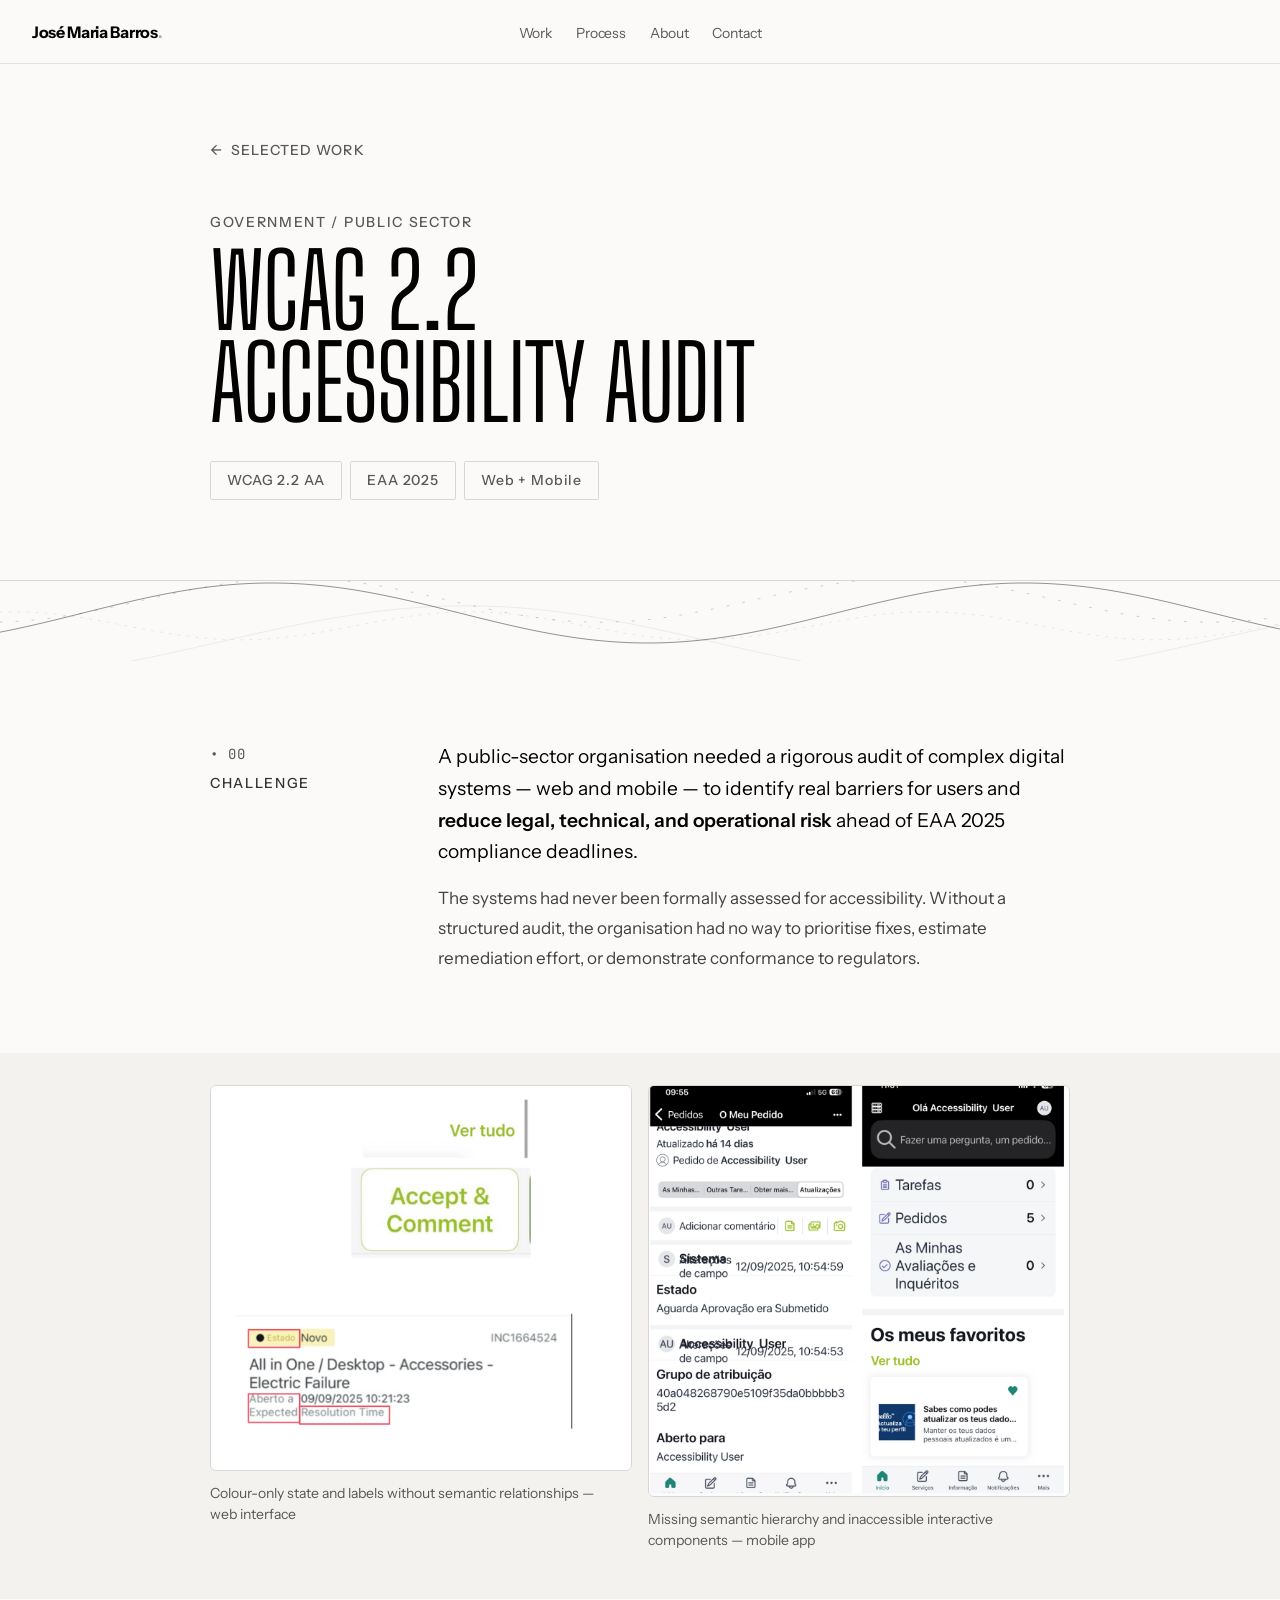
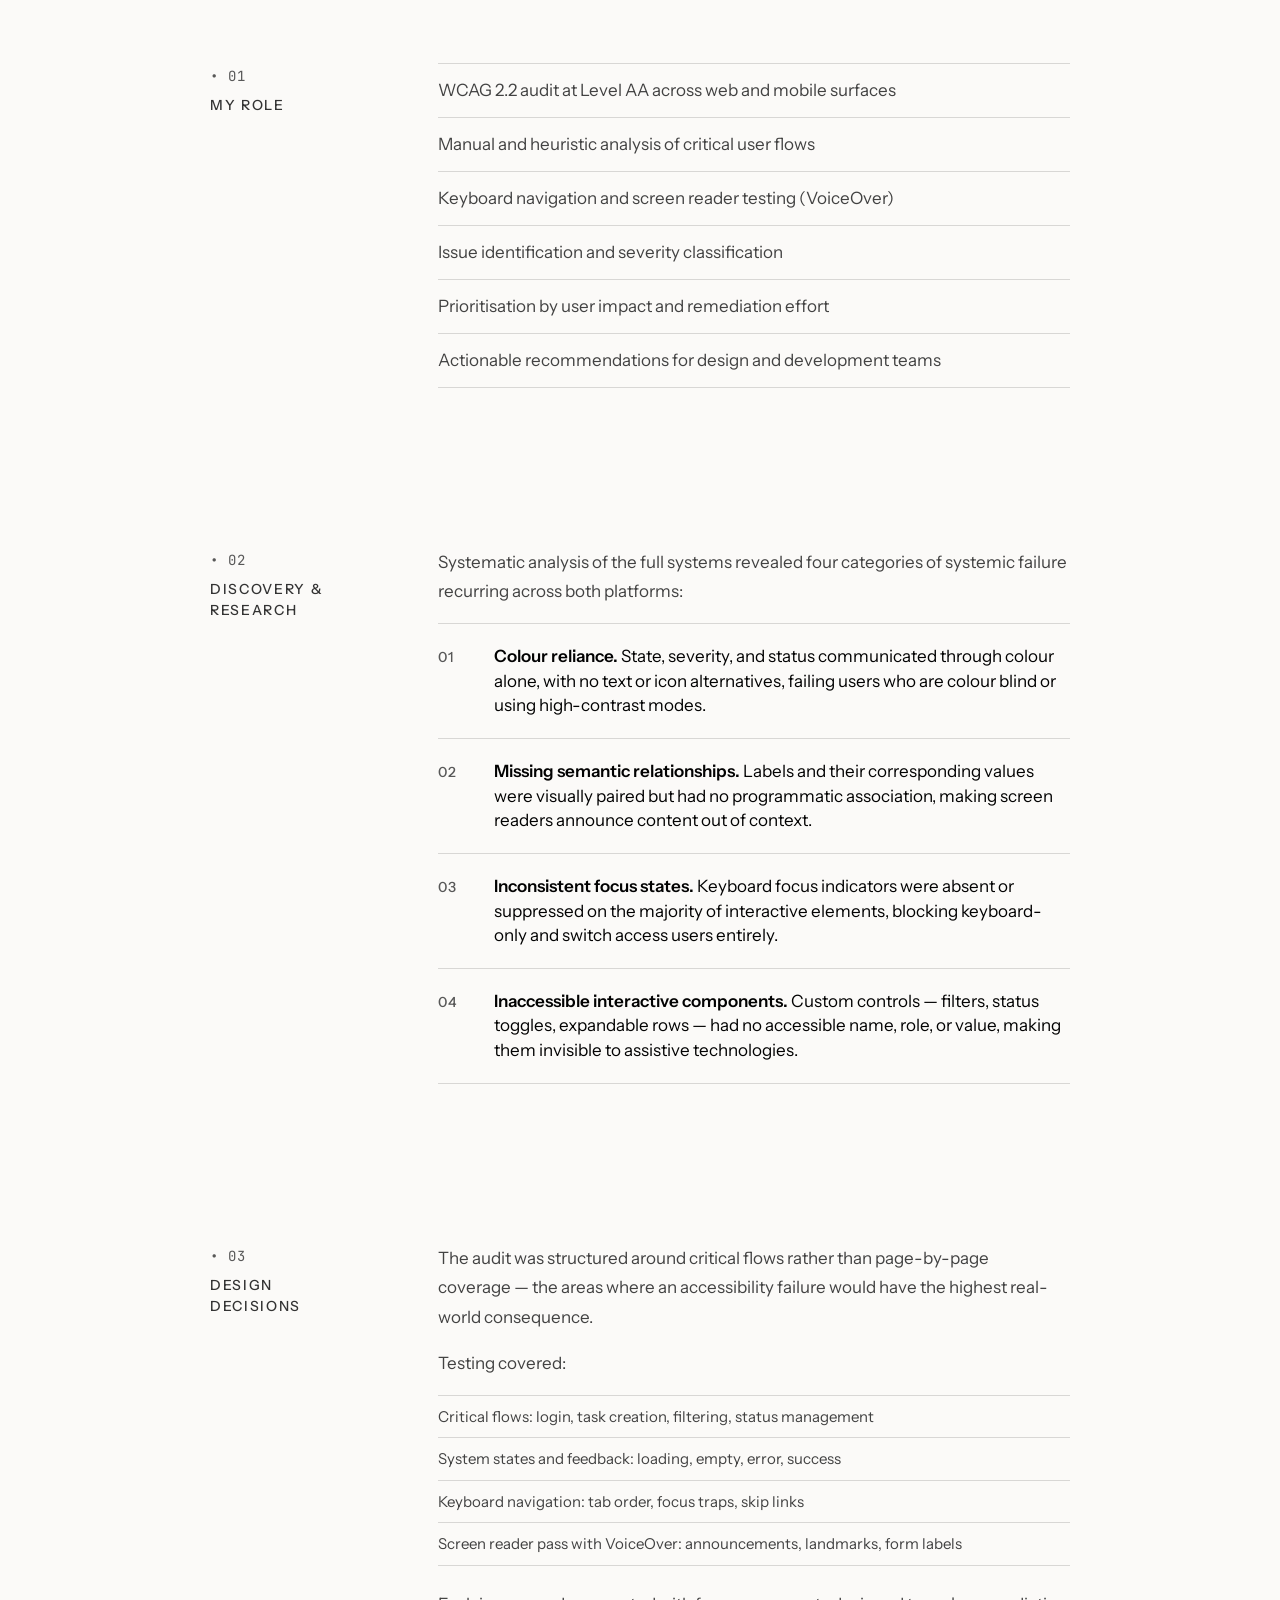
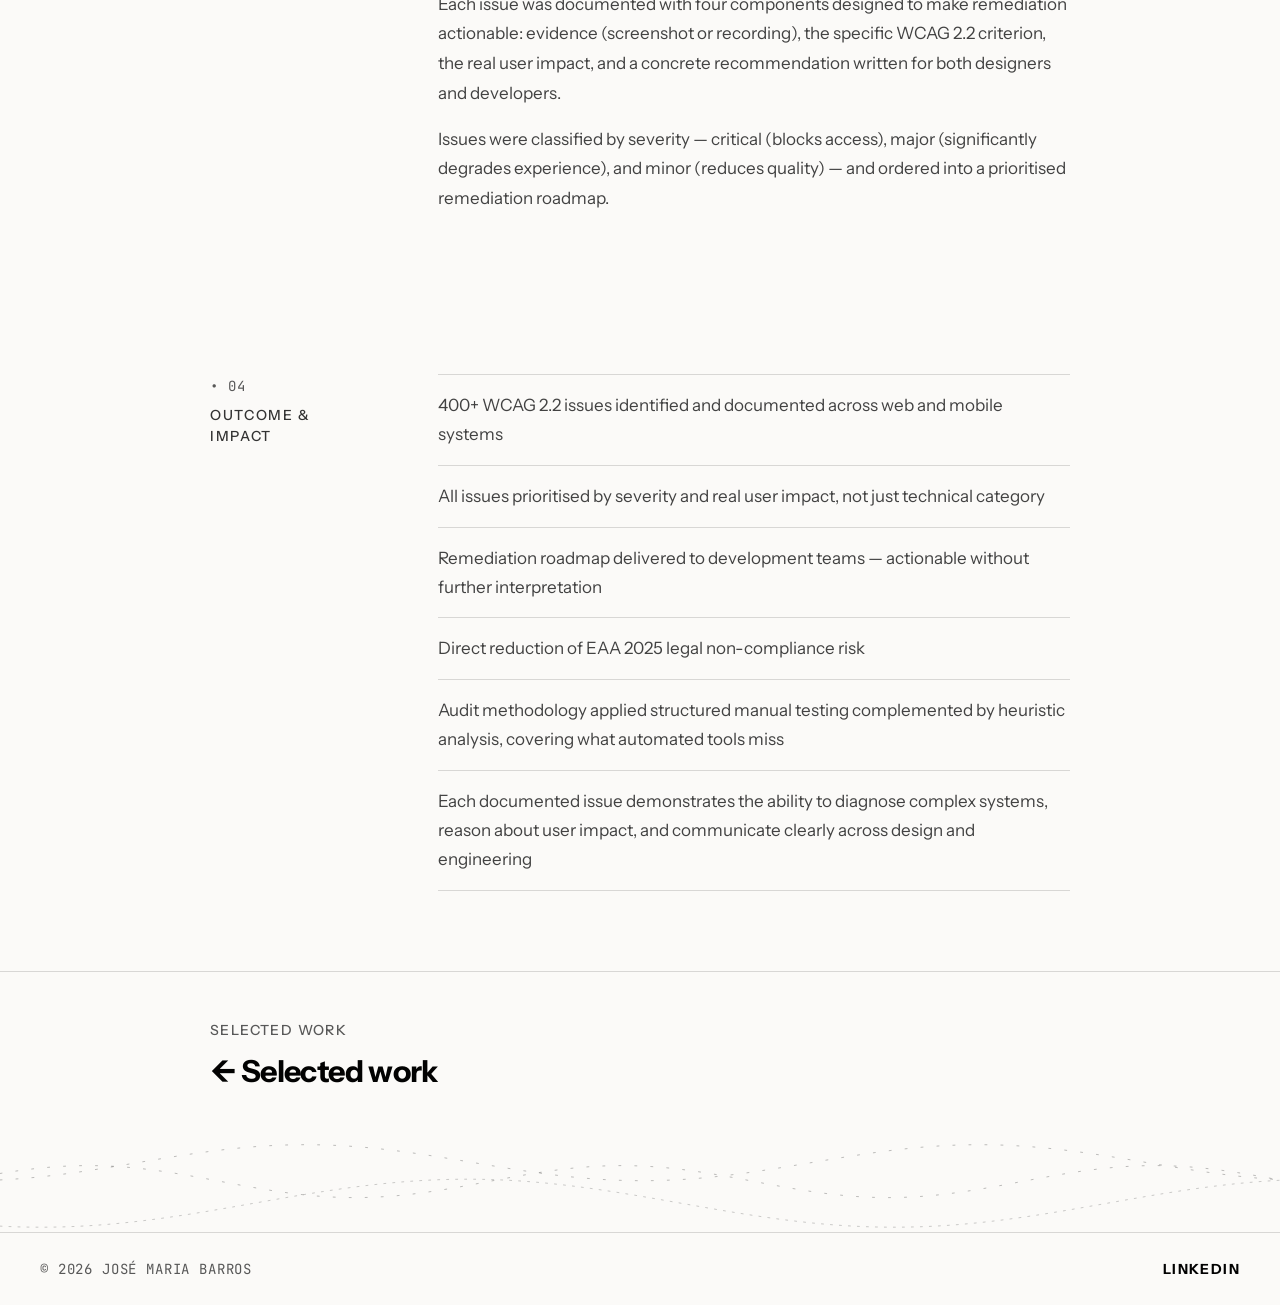
==== commit 82e10aff: "content: translate and restructure all 5 case studies to English Each case study now uses the 5-poin" ====
--- a/caso-acessibilidade.html
+++ b/caso-acessibilidade.html
@@ -1,21 +1,21 @@
-﻿<!DOCTYPE html>
-<html lang="pt-PT">
+<!DOCTYPE html>
+<html lang="en">
 <head>
   <meta charset="UTF-8" />
   <meta name="viewport" content="width=device-width, initial-scale=1.0" />
-  <title>Auditoria de Acessibilidade WCAG 2.2 — José Maria Barros</title>
-  <meta name="description" content="Auditoria de acessibilidade a sistemas digitais complexos, com identificação de barreiras críticas e plano de remediação WCAG 2.2 / EAA 2025." />
+  <title>WCAG 2.2 Accessibility Audit — José Maria Barros</title>
+  <meta name="description" content="Accessibility audit of complex digital systems (web and mobile) to identify real barriers and reduce legal, technical, and operational risk under WCAG 2.2 and EAA 2025." />
   <link rel="sitemap" type="application/xml" href="/sitemap.xml" />
   <meta name="theme-color" media="(prefers-color-scheme: light)" content="#faf9f7" />
   <meta name="theme-color" media="(prefers-color-scheme: dark)"  content="#1e1b18" />
   <meta property="og:type" content="article" />
   <meta property="og:url" content="https://josemariabarros.com/caso-acessibilidade.html" />
-  <meta property="og:title" content="Auditoria de Acessibilidade WCAG 2.2 — José Maria Barros" />
-  <meta property="og:description" content="Auditoria de acessibilidade a sistemas digitais complexos, com identificação de barreiras críticas e plano de remediação WCAG 2.2 / EAA 2025." />
+  <meta property="og:title" content="WCAG 2.2 Accessibility Audit — José Maria Barros" />
+  <meta property="og:description" content="Accessibility audit of complex digital systems (web and mobile) to identify real barriers and reduce legal, technical, and operational risk under WCAG 2.2 and EAA 2025." />
   <meta property="og:image" content="https://josemariabarros.com/assets/images/a11y-web-issues.png" />
   <meta name="twitter:card" content="summary_large_image" />
-  <meta name="twitter:title" content="Auditoria de Acessibilidade WCAG 2.2 — José Maria Barros" />
-  <meta name="twitter:description" content="Auditoria de acessibilidade a sistemas digitais complexos, com identificação de barreiras críticas e plano de remediação WCAG 2.2 / EAA 2025." />
+  <meta name="twitter:title" content="WCAG 2.2 Accessibility Audit — José Maria Barros" />
+  <meta name="twitter:description" content="Accessibility audit of complex digital systems (web and mobile) to identify real barriers and reduce legal, technical, and operational risk under WCAG 2.2 and EAA 2025." />
   <meta name="twitter:image" content="https://josemariabarros.com/assets/images/a11y-web-issues.png" />
   <link rel="icon" type="image/svg+xml" href="assets/favicon.svg" />
   <link rel="preconnect" href="https://fonts.googleapis.com" />
@@ -27,19 +27,19 @@
 </head>
 <body>
 
-  <a href="#main-content" class="skip-link">Saltar para o conteúdo principal</a>
-
-  <nav class="nav" aria-label="Navegação principal">
-    <a href="index.html" class="nav-logo" aria-label="José Maria Barros — início">
+  <a href="#main-content" class="skip-link">Skip to main content</a>
+
+  <nav class="nav" aria-label="Main navigation">
+    <a href="index.html" class="nav-logo" aria-label="José Maria Barros — home">
       José Maria Barros<span class="nav-logo-dot" aria-hidden="true">.</span>
     </a>
     <ul class="nav-links" id="nav-links" role="list">
-      <li><a href="index.html#trabalho">Trabalho</a></li>
-      <li><a href="index.html#processo">Processo</a></li>
-      <li><a href="index.html#sobre">Sobre</a></li>
-      <li><a href="index.html#contacto">Contacto</a></li>
+      <li><a href="index.html#trabalho">Work</a></li>
+      <li><a href="index.html#processo">Process</a></li>
+      <li><a href="index.html#sobre">About</a></li>
+      <li><a href="index.html#contacto">Contact</a></li>
     </ul>
-    <button class="nav-burger" aria-expanded="false" aria-controls="nav-links" aria-label="Abrir menu">
+    <button class="nav-burger" aria-expanded="false" aria-controls="nav-links" aria-label="Open menu">
       <svg width="20" height="14" viewBox="0 0 20 14" fill="none" aria-hidden="true">
         <rect width="20" height="2" fill="currentColor"/>
         <rect y="6" width="20" height="2" fill="currentColor"/>
@@ -56,11 +56,11 @@
       <header class="case-header">
         <div class="case-header-inner">
           <a href="index.html#trabalho" class="case-back">
-            <span aria-hidden="true">←</span> Casos de estudo
+            <span aria-hidden="true">←</span> Selected work
           </a>
-          <p class="case-industry">Governo / Setor Público</p>
-          <h1 class="case-title">Auditoria de<br>Acessibilidade WCAG&nbsp;2.2</h1>
-          <div class="case-chips" aria-label="Informação do projeto">
+          <p class="case-industry">Government / Public Sector</p>
+          <h1 class="case-title">WCAG&nbsp;2.2<br>Accessibility Audit</h1>
+          <div class="case-chips" aria-label="Project information">
             <span class="case-chip">WCAG 2.2 AA</span>
             <span class="case-chip">EAA 2025</span>
             <span class="case-chip">Web + Mobile</span>
@@ -77,19 +77,20 @@
         </svg>
       </div>
 
-      <!-- CONTEXTO -->
-      <section class="case-section" aria-labelledby="ctx-title">
-        <div class="case-body reveal">
-          <div class="case-lead">
-            <h2 class="section-label" id="ctx-title">Contexto</h2>
-          </div>
-          <div class="case-content">
-            <p class="case-intro">Auditoria de acessibilidade a sistemas digitais complexos (web e mobile), com o objetivo de identificar barreiras reais para utilizadores e <strong>reduzir risco legal, técnico e operacional</strong>.</p>
-          </div>
-        </div>
-      </section>
-
-      <!-- IMAGENS DO PROJECTO -->
+      <!-- CHALLENGE -->
+      <section class="case-section" aria-labelledby="challenge-title">
+        <div class="case-body reveal">
+          <div class="case-lead">
+            <h2 class="section-label" id="challenge-title">Challenge</h2>
+          </div>
+          <div class="case-content">
+            <p class="case-intro">A public-sector organisation needed a rigorous audit of complex digital systems — web and mobile — to identify real barriers for users and <strong>reduce legal, technical, and operational risk</strong> ahead of EAA 2025 compliance deadlines.</p>
+            <p>The systems had never been formally assessed for accessibility. Without a structured audit, the organisation had no way to prioritise fixes, estimate remediation effort, or demonstrate conformance to regulators.</p>
+          </div>
+        </div>
+      </section>
+
+      <!-- IMAGES -->
       <div class="case-image-wrap reveal">
         <div class="case-image-pair">
           <figure class="case-figure">
@@ -97,135 +98,125 @@
               <source srcset="assets/images/a11y-web-issues-800.webp 800w, assets/images/a11y-web-issues.webp 1600w" type="image/webp" sizes="(max-width: 900px) 800px, 1600px">
               <img
               src="assets/images/a11y-web-issues.png"
-              alt="Interface web do sistema auditado: card de incidente com etiqueta de estado assinalada a vermelho, evidenciando dependência de cor e ausência de relação semântica entre labels e valores"
+              alt="Audited web interface: incident card with a status label flagged in red, showing colour-only state communication and missing semantic relationships between labels and values"
               width="640"
               height="480"
               loading="lazy"
               decoding="async"
             />
             </picture>
-            <figcaption>Dependência de cor e labels sem relação semântica — interface web</figcaption>
+            <figcaption>Colour-only state and labels without semantic relationships — web interface</figcaption>
           </figure>
           <figure class="case-figure">
             <picture>
               <source srcset="assets/images/a11y-mobile-screens-800.webp 800w, assets/images/a11y-mobile-screens.webp 1600w" type="image/webp" sizes="(max-width: 900px) 800px, 1600px">
               <img
               src="assets/images/a11y-mobile-screens.png"
-              alt="Dois ecrãs da aplicação mobile: detalhe de pedido com campos sobrepostos e ecrã inicial com estrutura de navegação — evidenciando ausência de hierarquia semântica e componentes sem nome acessível"
+              alt="Two mobile app screens: request detail view with overlapping fields and a home screen with navigation structure — revealing absent semantic hierarchy and interactive components without accessible names"
               width="640"
               height="480"
               loading="lazy"
               decoding="async"
             />
             </picture>
-            <figcaption>Ausência de hierarquia semântica e componentes sem nome acessível — app mobile</figcaption>
+            <figcaption>Missing semantic hierarchy and inaccessible interactive components — mobile app</figcaption>
           </figure>
         </div>
       </div>
 
-      <!-- O MEU PAPEL -->
+      <!-- MY ROLE -->
       <section class="case-section case-section--light" aria-labelledby="role-title">
         <div class="case-body reveal">
           <div class="case-lead">
-            <h2 class="section-label" id="role-title">O meu papel</h2>
-          </div>
-          <div class="case-content">
-            <ul class="case-list" aria-label="Responsabilidades">
-              <li>Auditoria WCAG (nível AA)</li>
-              <li>Análise manual e heurística</li>
-              <li>Identificação e priorização de issues</li>
-              <li>Recomendações acionáveis para design e desenvolvimento</li>
+            <h2 class="section-label" id="role-title">My Role</h2>
+          </div>
+          <div class="case-content">
+            <ul class="case-list" aria-label="Responsibilities">
+              <li>WCAG 2.2 audit at Level AA across web and mobile surfaces</li>
+              <li>Manual and heuristic analysis of critical user flows</li>
+              <li>Keyboard navigation and screen reader testing (VoiceOver)</li>
+              <li>Issue identification and severity classification</li>
+              <li>Prioritisation by user impact and remediation effort</li>
+              <li>Actionable recommendations for design and development teams</li>
             </ul>
           </div>
         </div>
       </section>
 
-      <!-- PRINCIPAIS PROBLEMAS -->
-      <section class="case-section" aria-labelledby="problems-title">
-        <div class="case-body reveal">
-          <div class="case-lead">
-            <h2 class="section-label" id="problems-title">Principais problemas<br>identificados</h2>
-          </div>
-          <div class="case-content">
-            <ol class="case-problems-list" aria-label="Problemas de acessibilidade identificados">
+      <!-- DISCOVERY & RESEARCH -->
+      <section class="case-section" aria-labelledby="discovery-title">
+        <div class="case-body reveal">
+          <div class="case-lead">
+            <h2 class="section-label" id="discovery-title">Discovery &amp;<br>Research</h2>
+          </div>
+          <div class="case-content">
+            <p>Systematic analysis of the full systems revealed four categories of systemic failure recurring across both platforms:</p>
+            <ol class="case-problems-list" aria-label="Systemic accessibility failures identified">
               <li>
                 <span class="problem-n" aria-hidden="true">01</span>
-                <p>Dependência excessiva de cor para transmitir estado</p>
+                <p><strong>Colour reliance.</strong> State, severity, and status communicated through colour alone, with no text or icon alternatives, failing users who are colour blind or using high-contrast modes.</p>
               </li>
               <li>
                 <span class="problem-n" aria-hidden="true">02</span>
-                <p>Falta de relações semânticas entre labels e conteúdos</p>
+                <p><strong>Missing semantic relationships.</strong> Labels and their corresponding values were visually paired but had no programmatic association, making screen readers announce content out of context.</p>
               </li>
               <li>
                 <span class="problem-n" aria-hidden="true">03</span>
-                <p>Estados de foco inconsistentes ou inexistentes</p>
+                <p><strong>Inconsistent focus states.</strong> Keyboard focus indicators were absent or suppressed on the majority of interactive elements, blocking keyboard-only and switch access users entirely.</p>
               </li>
               <li>
                 <span class="problem-n" aria-hidden="true">04</span>
-                <p>Componentes interativos sem nome, role ou valor acessível</p>
+                <p><strong>Inaccessible interactive components.</strong> Custom controls — filters, status toggles, expandable rows — had no accessible name, role, or value, making them invisible to assistive technologies.</p>
               </li>
             </ol>
           </div>
         </div>
       </section>
 
-      <!-- ABORDAGEM -->
-      <section class="case-section case-section--light" aria-labelledby="approach-title">
-        <div class="case-body reveal">
-          <div class="case-lead">
-            <h2 class="section-label" id="approach-title">Abordagem</h2>
-          </div>
-          <div class="case-content">
-            <p>A auditoria focou-se em:</p>
-            <ul class="case-list case-list--compact" aria-label="Áreas de foco da auditoria">
-              <li>Fluxos críticos</li>
-              <li>Estados e feedback do sistema</li>
-              <li>Navegação por teclado</li>
-              <li>Leitura com VoiceOver</li>
+      <!-- DESIGN DECISIONS -->
+      <section class="case-section case-section--light" aria-labelledby="decisions-title">
+        <div class="case-body reveal">
+          <div class="case-lead">
+            <h2 class="section-label" id="decisions-title">Design<br>Decisions</h2>
+          </div>
+          <div class="case-content">
+            <p>The audit was structured around critical flows rather than page-by-page coverage — the areas where an accessibility failure would have the highest real-world consequence.</p>
+            <p>Testing covered:</p>
+            <ul class="case-list case-list--compact" aria-label="Audit focus areas">
+              <li>Critical flows: login, task creation, filtering, status management</li>
+              <li>System states and feedback: loading, empty, error, success</li>
+              <li>Keyboard navigation: tab order, focus traps, skip links</li>
+              <li>Screen reader pass with VoiceOver: announcements, landmarks, form labels</li>
             </ul>
-            <p>Cada problema foi documentado com:</p>
-            <ul class="case-list case-list--compact" aria-label="Componentes de cada issue documentado">
-              <li>Evidência</li>
-              <li>Critério WCAG</li>
-              <li>Impacto no utilizador</li>
-              <li>Recomendação clara de correção para design e desenvolvimento</li>
+            <p>Each issue was documented with four components designed to make remediation actionable: evidence (screenshot or recording), the specific WCAG 2.2 criterion, the real user impact, and a concrete recommendation written for both designers and developers.</p>
+            <p>Issues were classified by severity — critical (blocks access), major (significantly degrades experience), and minor (reduces quality) — and ordered into a prioritised remediation roadmap.</p>
+          </div>
+        </div>
+      </section>
+
+      <!-- OUTCOME & IMPACT -->
+      <section class="case-section case-section--dark" aria-labelledby="outcome-title">
+        <div class="case-body reveal">
+          <div class="case-lead">
+            <h2 class="section-label" id="outcome-title">Outcome &amp;<br>Impact</h2>
+          </div>
+          <div class="case-content">
+            <ul class="case-results-list" aria-label="Results and impact">
+              <li>400+ WCAG 2.2 issues identified and documented across web and mobile systems</li>
+              <li>All issues prioritised by severity and real user impact, not just technical category</li>
+              <li>Remediation roadmap delivered to development teams — actionable without further interpretation</li>
+              <li>Direct reduction of EAA 2025 legal non-compliance risk</li>
+              <li>Audit methodology applied structured manual testing complemented by heuristic analysis, covering what automated tools miss</li>
+              <li>Each documented issue demonstrates the ability to diagnose complex systems, reason about user impact, and communicate clearly across design and engineering</li>
             </ul>
           </div>
         </div>
       </section>
 
-      <!-- RESULTADO -->
-      <section class="case-section case-section--dark" aria-labelledby="result-title">
-        <div class="case-body reveal">
-          <div class="case-lead">
-            <h2 class="section-label" id="result-title">Resultado</h2>
-          </div>
-          <div class="case-content">
-            <p>Identificação e documentação de +400 issues WCAG em sistemas web e mobile, com priorização por severidade e impacto. Entregue plano de remediação accionável para as equipas de desenvolvimento, com redução directa do risco de incumprimento legal EAA 2025.</p>
-          </div>
-        </div>
-      </section>
-
-      <!-- O QUE ESTE PROJETO DEMONSTRA -->
-      <section class="case-section" aria-labelledby="demonstrates-title">
-        <div class="case-body reveal">
-          <div class="case-lead">
-            <h2 class="section-label" id="demonstrates-title">O que este<br>projeto demonstra</h2>
-          </div>
-          <div class="case-content">
-            <ul class="case-list" aria-label="Competências demonstradas">
-              <li>Auditoria manual estruturada com navegação por teclado, revisão de alt-text e leitura de ecrã, complementada por análise heurística e ferramentas automáticas.</li>
-              <li>Diagnóstico em sistemas complexos web e mobile com múltiplos fluxos e estados.</li>
-              <li>Documentação orientada a remediação: cada issue com evidência, critério WCAG, impacto real e recomendação para design e desenvolvimento.</li>
-            </ul>
-          </div>
-        </div>
-      </section>
-
-      <nav class="case-nav" aria-label="Ver todos os casos de estudo">
+      <nav class="case-nav" aria-label="Case study navigation">
         <a href="index.html#trabalho" class="case-nav-link">
-          <span class="case-nav-label">Ver todos os casos</span>
-          <span class="case-nav-title">← Trabalho seleccionado</span>
+          <span class="case-nav-label">Selected work</span>
+          <span class="case-nav-title">← Selected work</span>
         </a>
       </nav>
 
@@ -244,8 +235,8 @@
   <footer>
     <div class="footer-inner">
       <p class="footer-copy">© 2026 José Maria Barros</p>
-      <nav class="footer-social" aria-label="Perfis externos">
-        <a href="https://linkedin.com/in/josemariabarros" target="_blank" rel="noopener noreferrer">LinkedIn<span class="sr-only"> (abre numa nova janela)</span></a>
+      <nav class="footer-social" aria-label="External profiles">
+        <a href="https://linkedin.com/in/josemariabarros" target="_blank" rel="noopener noreferrer">LinkedIn<span class="sr-only"> (opens in a new tab)</span></a>
       </nav>
     </div>
   </footer>
--- a/style.css
+++ b/style.css
@@ -69,7 +69,7 @@
   padding: var(--sp-2); color: var(--c-text-inv);
   min-height: var(--touch); min-width: var(--touch);
   align-items: center; justify-content: center;
-  justify-self: end;
+  grid-column: 3; justify-self: end;
 }
 
 /* =====================
@@ -130,7 +130,7 @@
 }
 .hero-title {
   font-family: var(--font-display);
-  font-size: clamp(2.5rem, 8.5vw, 9rem);
+  font-size: clamp(4rem, 8.5vw, 9rem);
   font-weight: 400;
   text-transform: uppercase;
   line-height: 0.88;
@@ -236,17 +236,24 @@
    ===================== */
 .about {
   background-color: var(--c-page);
-  padding: var(--sp-32) var(--sp-8);
+  padding: var(--sp-32) var(--sp-8) var(--sp-20);
 }
 .about-inner {
   max-width: var(--max-w); margin: 0 auto;
-}
+  display: grid;
+  grid-template-columns: 2fr 3fr;
+  column-gap: var(--sp-16);
+  align-items: start;
+}
+.about-inner > .section-crumb { grid-column: 1 / -1; }
+.about-inner > .about-title { grid-column: 1; }
+.about-inner > .about-text { grid-column: 2; }
 .about-title {
   font-family: var(--font-display);
   font-size: clamp(2.5rem, 5.5vw, 5.5rem);
   font-weight: 400; text-transform: uppercase;
   line-height: 0.9; letter-spacing: -0.01em;
-  color: var(--c-text-1); margin-bottom: var(--sp-16);
+  color: var(--c-text-1); margin-bottom: 0;
 }
 .about-text p {
   font-size: 1.0625rem; font-weight: 400;
@@ -326,7 +333,7 @@
 /* =====================
    WORK
    ===================== */
-.work { background: var(--c-page); padding: var(--sp-32) var(--sp-8); }
+.work { background: var(--c-page); padding: var(--sp-20) var(--sp-8) var(--sp-32); }
 .work-inner { max-width: var(--max-w); margin: 0 auto; }
 .work-title {
   font-family: var(--font-display);
@@ -400,8 +407,13 @@
 /* =====================
    PROCESS
    ===================== */
-.process { background: var(--c-page); padding: var(--sp-24) var(--sp-8); }
+.process { background: var(--c-page); padding: var(--sp-12) var(--sp-8); }
 .process-inner { max-width: var(--max-w); margin: 0 auto; }
+.process-desc {
+  font-size: 0.9375rem; font-weight: 300;
+  line-height: 1.6; color: var(--c-text-2);
+  max-width: 52ch;
+}
 .process-rail { display: none; }
 .process-timeline { margin-top: var(--sp-12); }
 .process-steps {
@@ -434,7 +446,7 @@
 /* =====================
    CONTACT
    ===================== */
-.contact { background: var(--c-page); padding: var(--sp-32) var(--sp-8); }
+.contact { background: var(--c-page); padding: var(--sp-24) var(--sp-8) var(--sp-32); }
 .contact .form-success {
   max-width: var(--max-w); margin: 0 auto;
   font-size: clamp(1.2rem, 2vw, 1.5rem);
@@ -577,7 +589,16 @@
   .hero-content { grid-row: 2; grid-column: 1; }
   .hero-bottom { grid-row: 3; grid-column: 1; flex-direction: column; gap: var(--sp-6); align-items: flex-start; }
   .hero-scroll { text-align: left; }
-  .about, .services, .work, .process, .contact { padding-top: var(--sp-24); padding-bottom: var(--sp-24); }
+  .about-inner { grid-template-columns: 1fr; column-gap: 0; }
+  .about-inner > .section-crumb,
+  .about-inner > .about-title,
+  .about-inner > .about-text { grid-column: 1; }
+  .about-inner > .about-title { margin-bottom: var(--sp-8); }
+  .about { padding-top: var(--sp-24); padding-bottom: var(--sp-16); }
+  .services { padding-top: var(--sp-24); padding-bottom: var(--sp-24); }
+  .work { padding-top: var(--sp-12); padding-bottom: var(--sp-24); }
+  .process { padding-top: var(--sp-8); padding-bottom: var(--sp-10); }
+  .contact { padding-top: var(--sp-20); padding-bottom: var(--sp-24); }
 }
 
 /* =====================
@@ -604,7 +625,7 @@
   .services,
   .work,
   .process,
-  .contact { padding: var(--sp-16) var(--sp-4); }
+  .contact { padding: var(--sp-10) var(--sp-4); }
   .work-grid { grid-template-columns: 1fr; gap: 1px; }
   .process-steps { grid-template-columns: 1fr; }
   .skills-list { grid-template-columns: 1fr; }
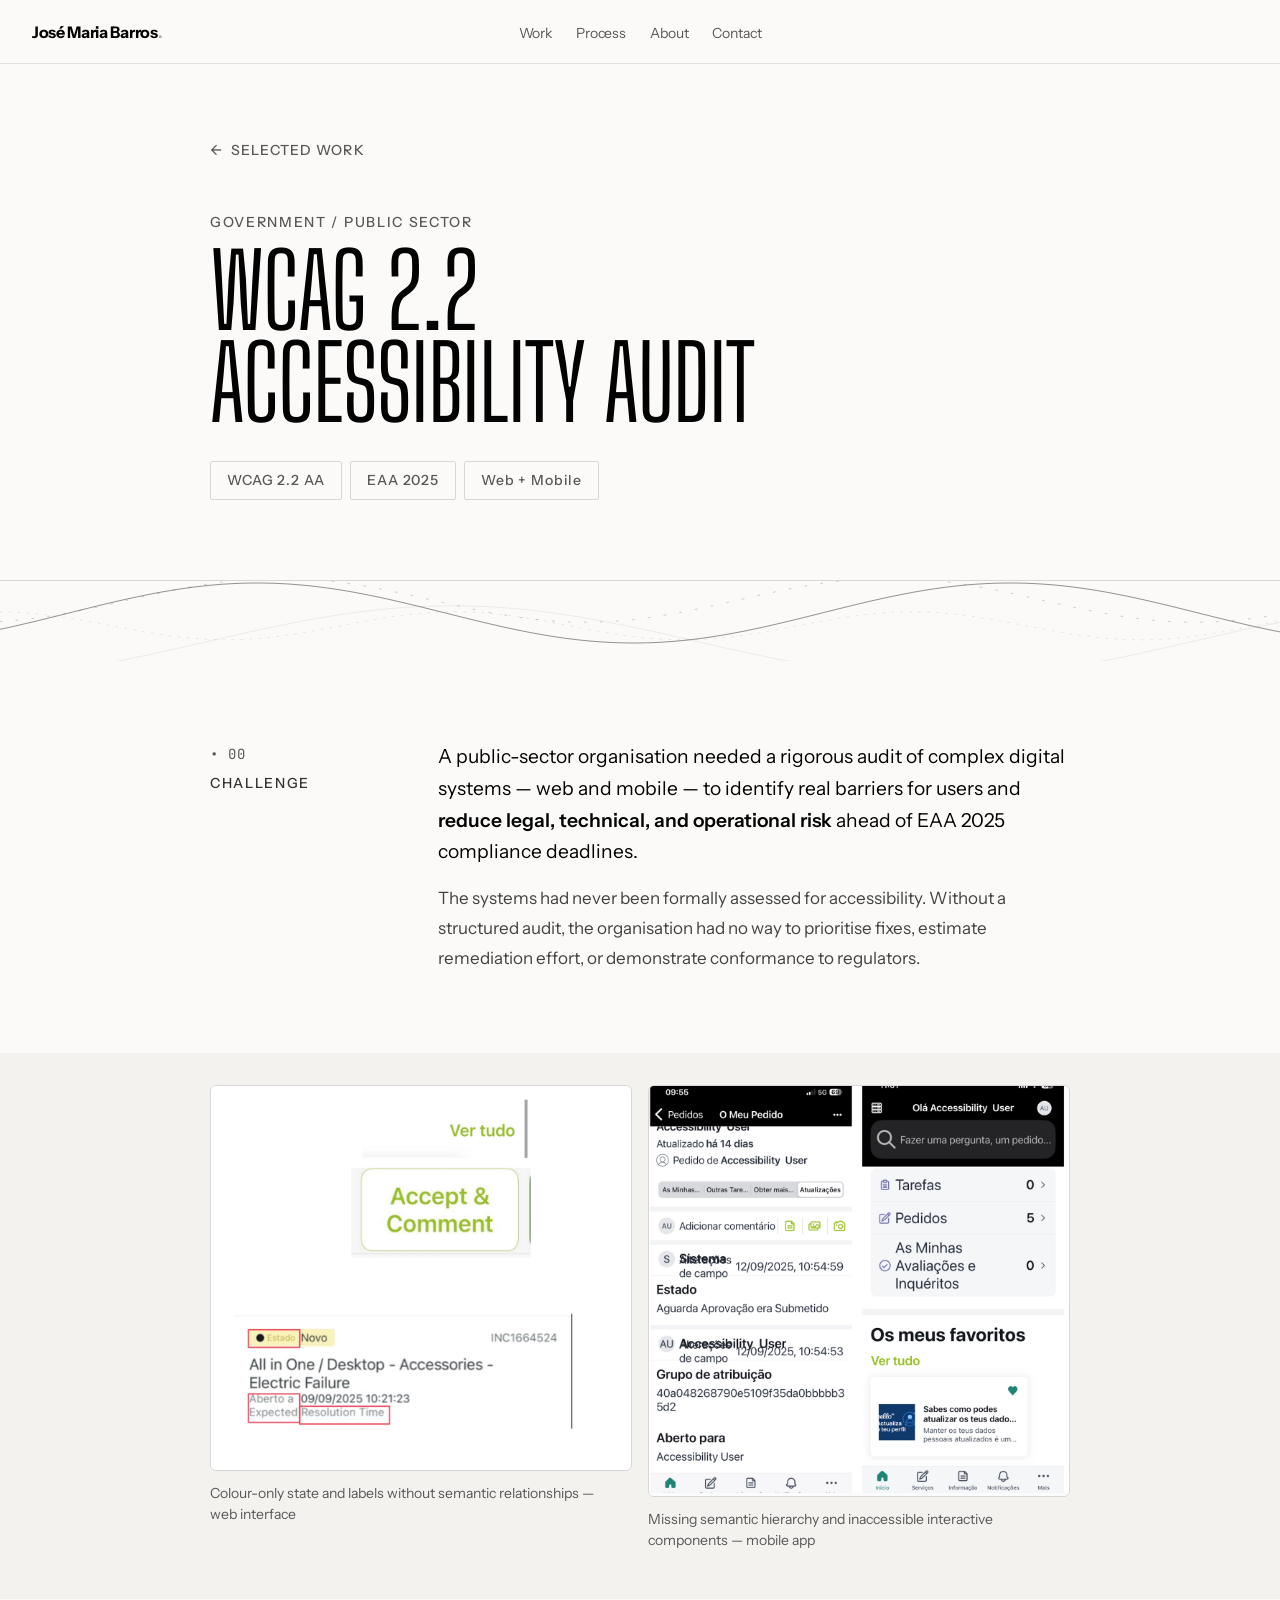
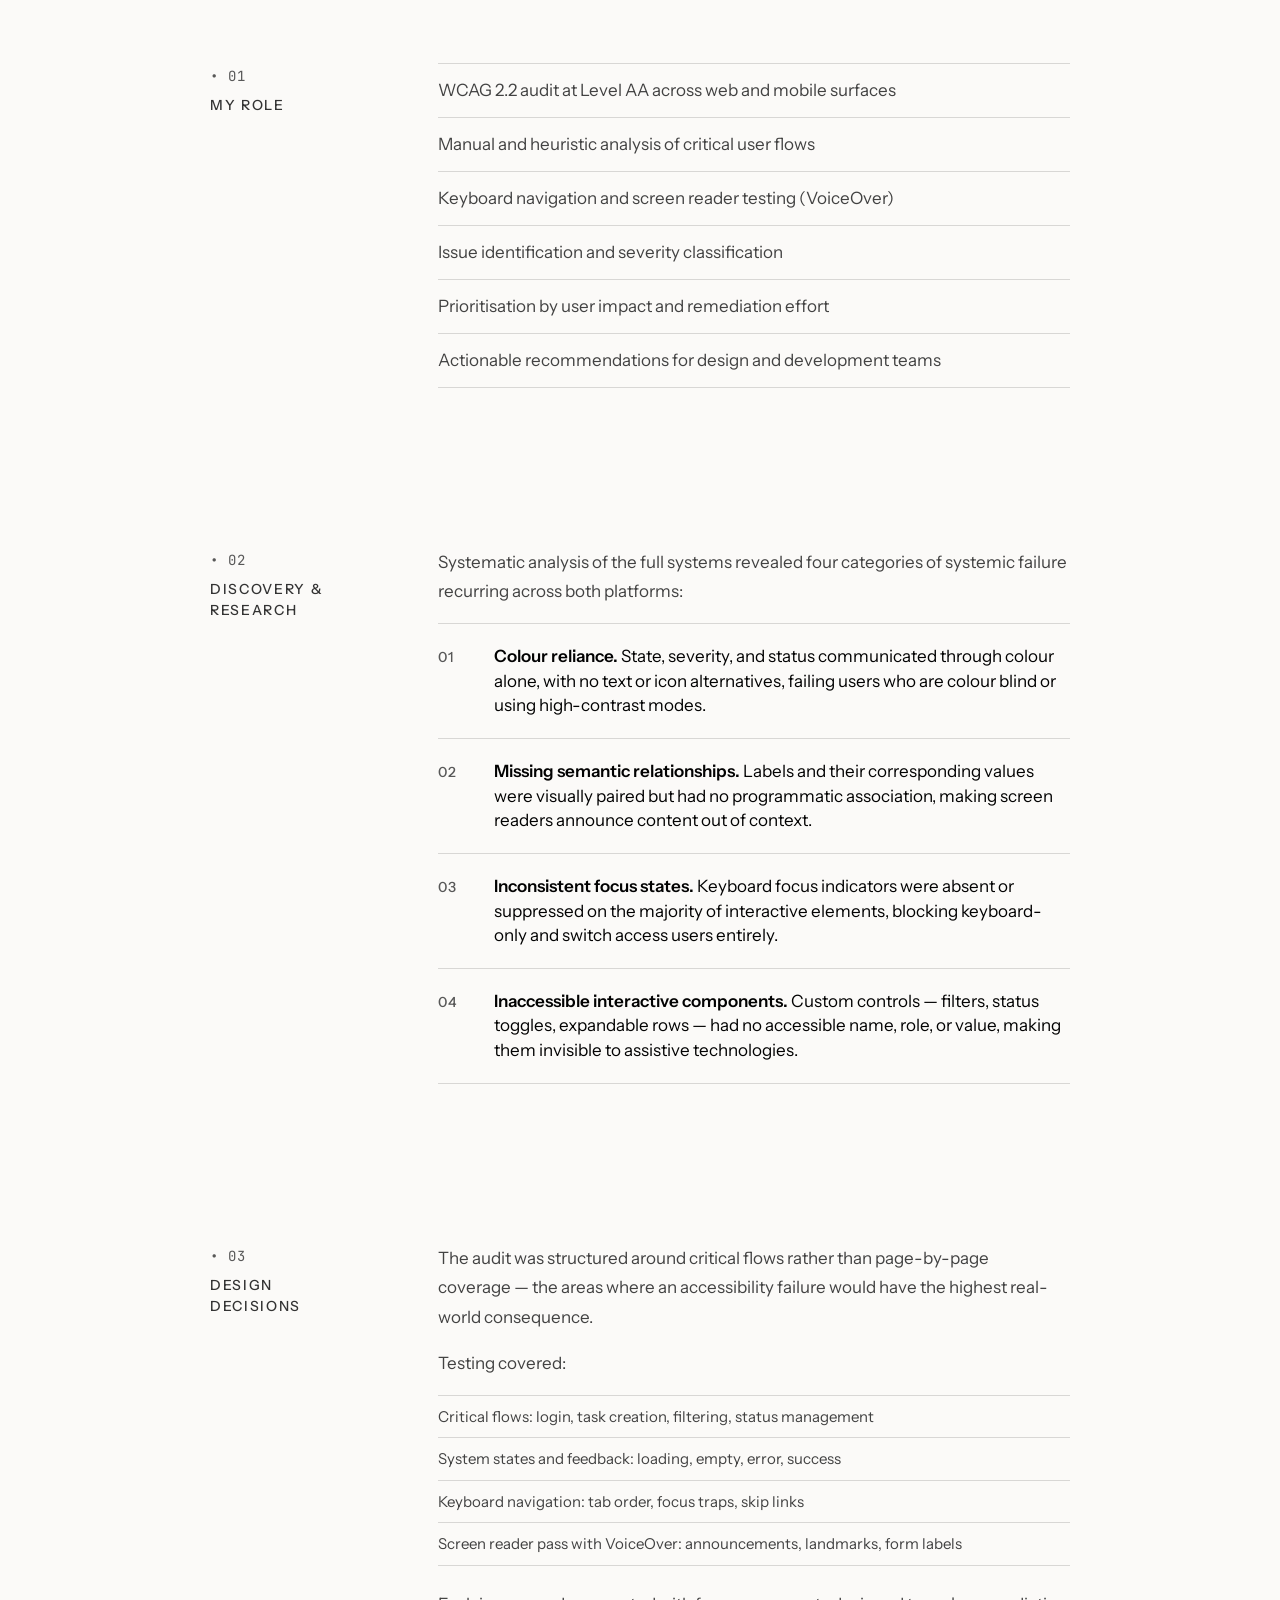
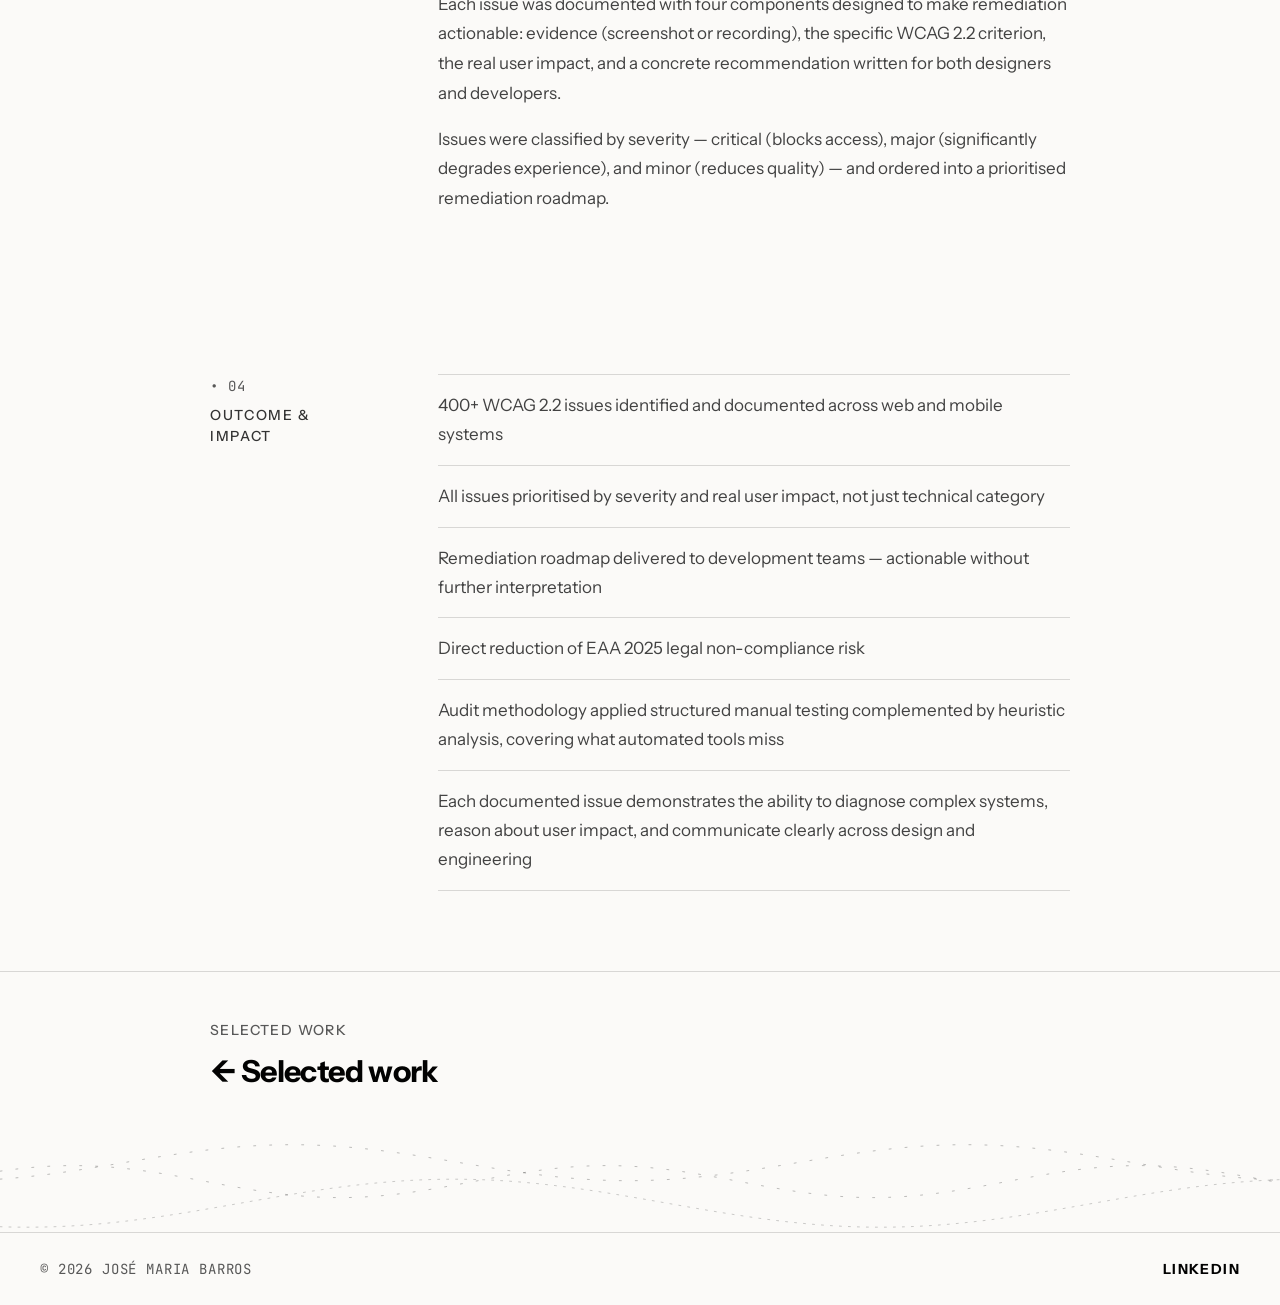
==== commit ac7704fb: "content: homepage copy P3 + meta/OG tags P4 across all 6 pages - Strengthen hero, process and contac" ====
--- a/caso-acessibilidade.html
+++ b/caso-acessibilidade.html
@@ -5,10 +5,13 @@
   <meta name="viewport" content="width=device-width, initial-scale=1.0" />
   <title>WCAG 2.2 Accessibility Audit — José Maria Barros</title>
   <meta name="description" content="Accessibility audit of complex digital systems (web and mobile) to identify real barriers and reduce legal, technical, and operational risk under WCAG 2.2 and EAA 2025." />
+  <link rel="canonical" href="https://josemariabarros.com/caso-acessibilidade.html" />
   <link rel="sitemap" type="application/xml" href="/sitemap.xml" />
   <meta name="theme-color" media="(prefers-color-scheme: light)" content="#faf9f7" />
   <meta name="theme-color" media="(prefers-color-scheme: dark)"  content="#1e1b18" />
   <meta property="og:type" content="article" />
+  <meta property="og:locale" content="en_GB" />
+  <meta property="og:site_name" content="José Maria Barros" />
   <meta property="og:url" content="https://josemariabarros.com/caso-acessibilidade.html" />
   <meta property="og:title" content="WCAG 2.2 Accessibility Audit — José Maria Barros" />
   <meta property="og:description" content="Accessibility audit of complex digital systems (web and mobile) to identify real barriers and reduce legal, technical, and operational risk under WCAG 2.2 and EAA 2025." />
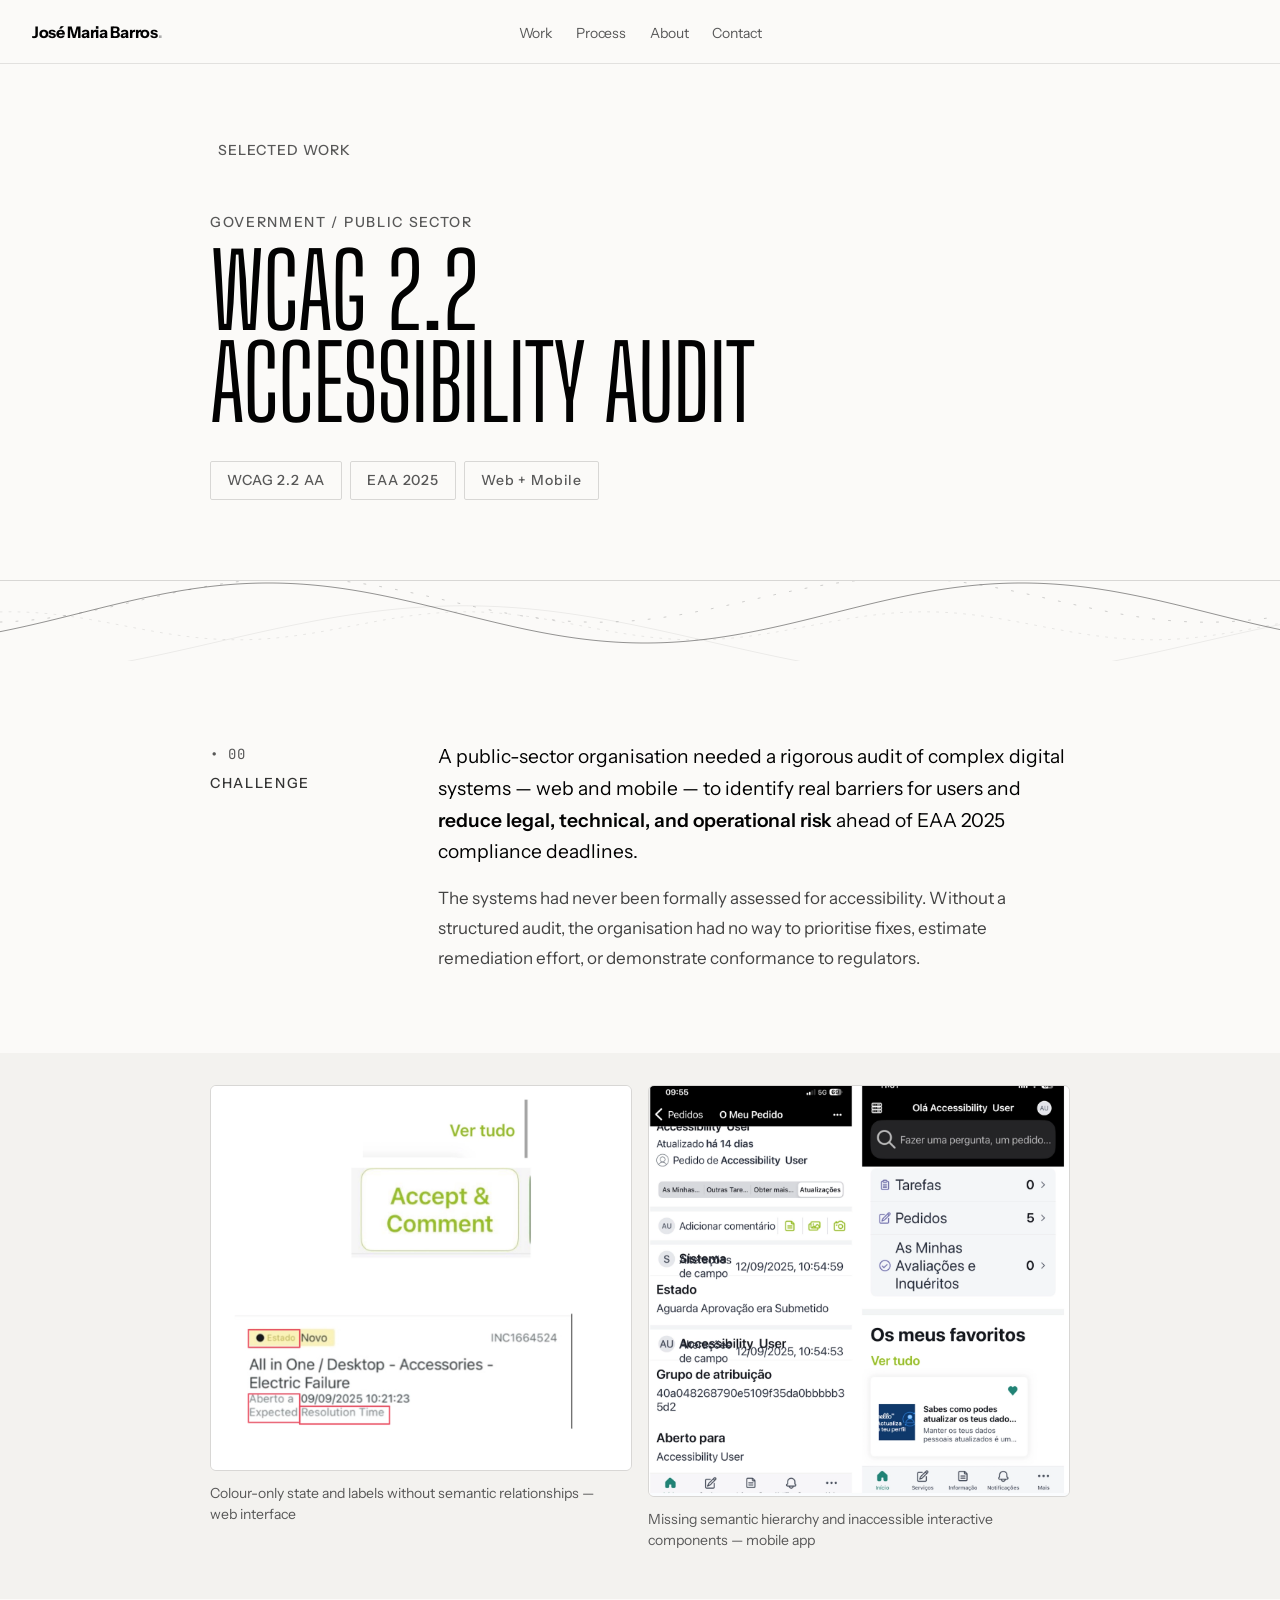
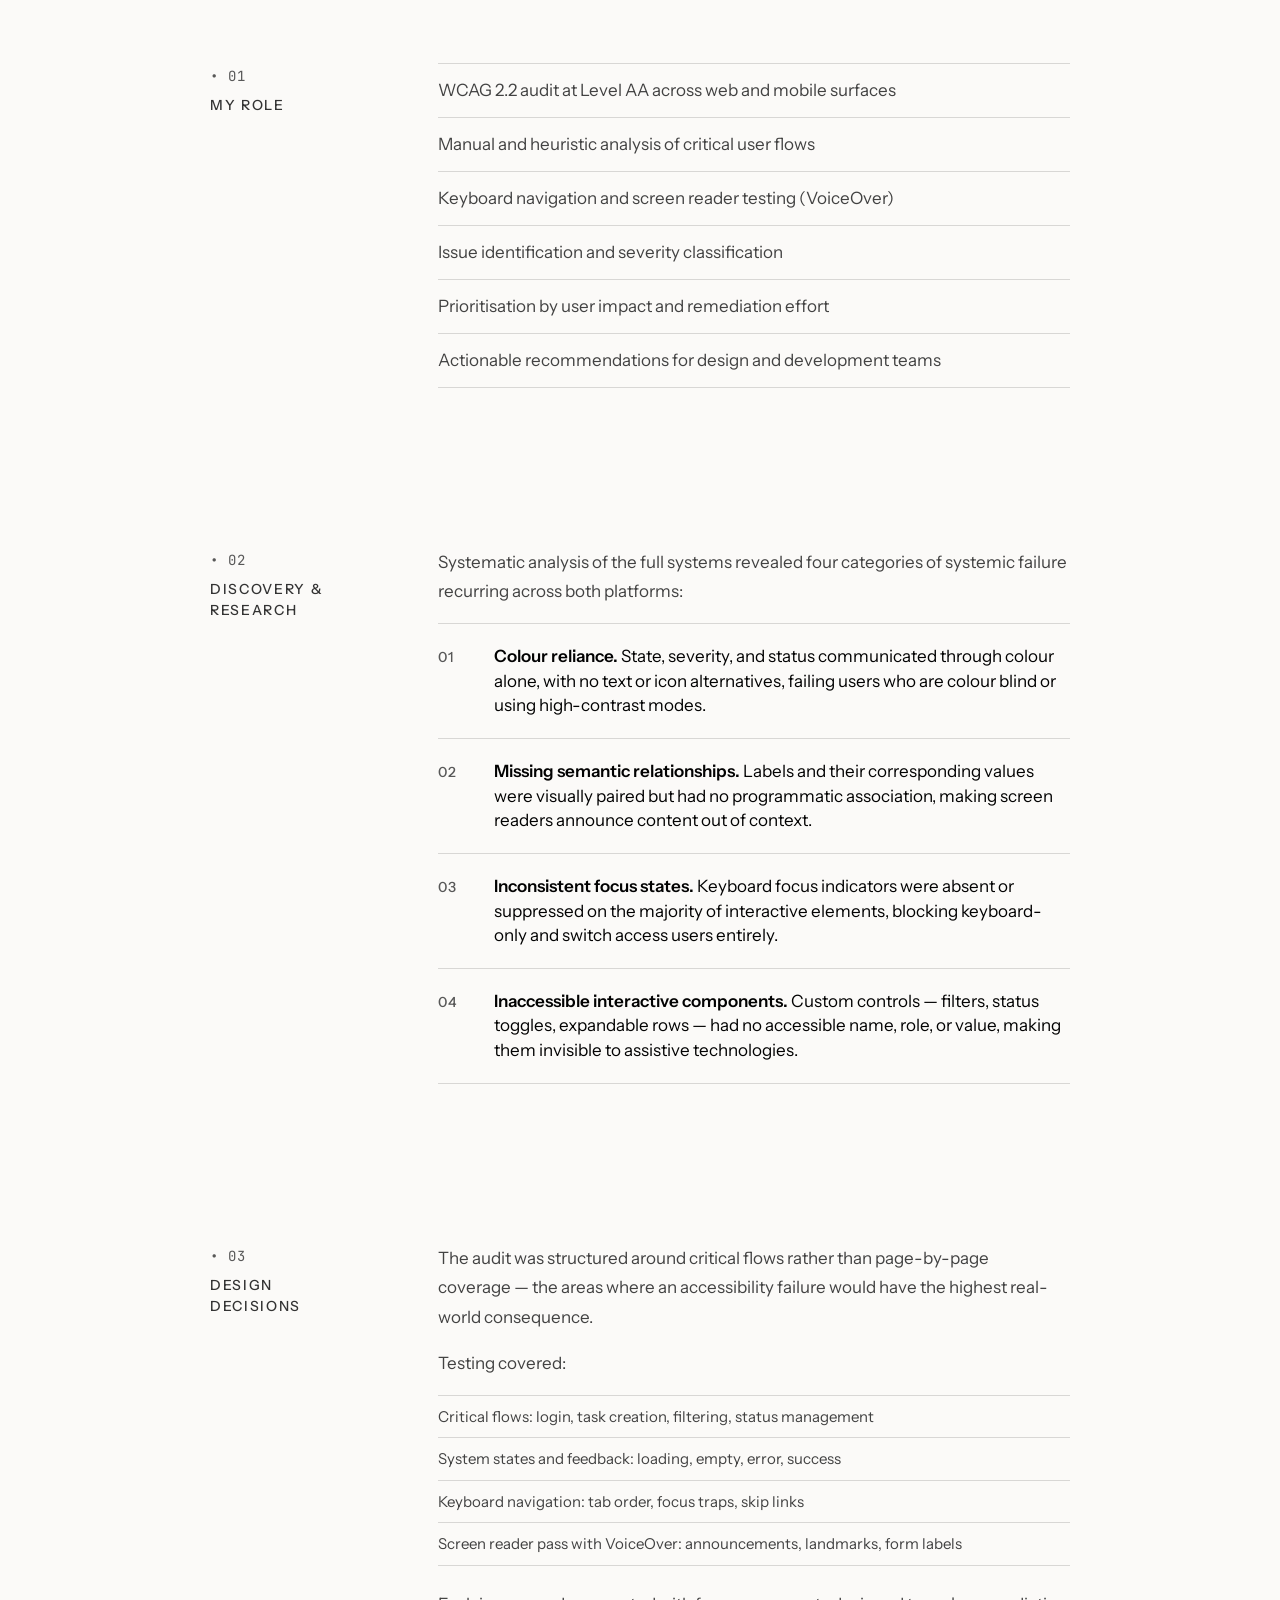
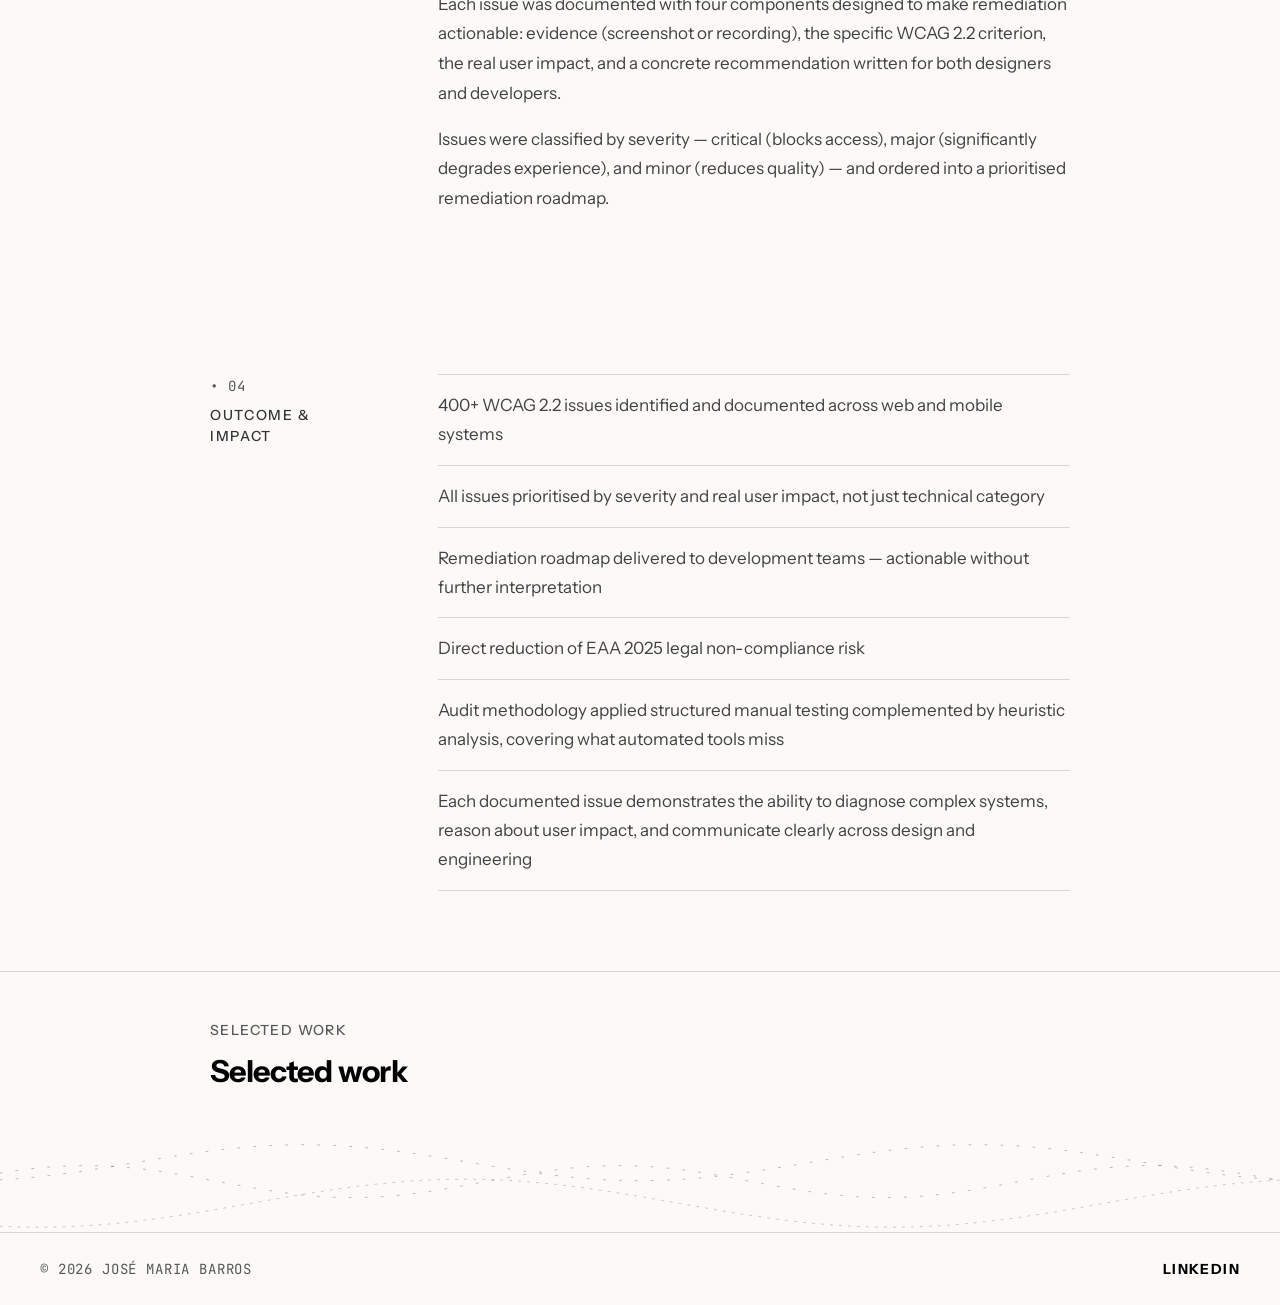
==== commit 50c1763c: "feat: replace all icons with Phosphor Icons library - Add Phosphor web script (@2.1.1) to all 6 HTML" ====
--- a/caso-acessibilidade.html
+++ b/caso-acessibilidade.html
@@ -43,10 +43,8 @@
       <li><a href="index.html#contacto">Contact</a></li>
     </ul>
     <button class="nav-burger" aria-expanded="false" aria-controls="nav-links" aria-label="Open menu">
-      <svg width="20" height="14" viewBox="0 0 20 14" fill="none" aria-hidden="true">
-        <rect width="20" height="2" fill="currentColor"/>
-        <rect y="6" width="20" height="2" fill="currentColor"/>
-        <rect y="12" width="20" height="2" fill="currentColor"/>
+      <svg width="20" height="20" viewBox="0 0 256 256" fill="currentColor" aria-hidden="true">
+        <path d="M224,128a8,8,0,0,1-8,8H40a8,8,0,0,1,0-16H216A8,8,0,0,1,224,128ZM40,72H216a8,8,0,0,0,0-16H40a8,8,0,0,0,0,16ZM216,184H40a8,8,0,0,0,0,16H216a8,8,0,0,0,0-16Z"/>
       </svg>
     </button>
   </nav>
@@ -59,7 +57,7 @@
       <header class="case-header">
         <div class="case-header-inner">
           <a href="index.html#trabalho" class="case-back">
-            <span aria-hidden="true">←</span> Selected work
+            <span aria-hidden="true"><i class="ph ph-arrow-left"></i></span> Selected work
           </a>
           <p class="case-industry">Government / Public Sector</p>
           <h1 class="case-title">WCAG&nbsp;2.2<br>Accessibility Audit</h1>
@@ -219,7 +217,7 @@
       <nav class="case-nav" aria-label="Case study navigation">
         <a href="index.html#trabalho" class="case-nav-link">
           <span class="case-nav-label">Selected work</span>
-          <span class="case-nav-title">← Selected work</span>
+          <span class="case-nav-title"><i class="ph ph-arrow-left"></i> Selected work</span>
         </a>
       </nav>
 
@@ -244,6 +242,7 @@
     </div>
   </footer>
 
+  <script src="https://unpkg.com/@phosphor-icons/web@2.1.1" defer></script>
   <script src="https://cdnjs.cloudflare.com/ajax/libs/gsap/3.12.5/gsap.min.js" integrity="sha512-7eHRwcbYkK4d9g/6tD/mhkf++eoTHwpNM9woBxtPUBWm67zeAfFC+HrdoE2GanKeocly/VxeLvIqwvCdk7qScg==" crossorigin="anonymous" defer></script>
   <script src="sines.js" defer></script>
   <script src="script.js" defer></script>
--- a/style.css
+++ b/style.css
@@ -487,7 +487,7 @@
 .contact-link-icon {
   width: 32px; height: 32px; flex-shrink: 0;
   display: flex; align-items: center; justify-content: center;
-  font-size: 0.875rem; color: var(--c-text-3);
+  font-size: 1.25rem; color: var(--c-text-3);
   font-style: normal;
 }
 .contact-form { display: flex; flex-direction: column; gap: var(--sp-4); }
